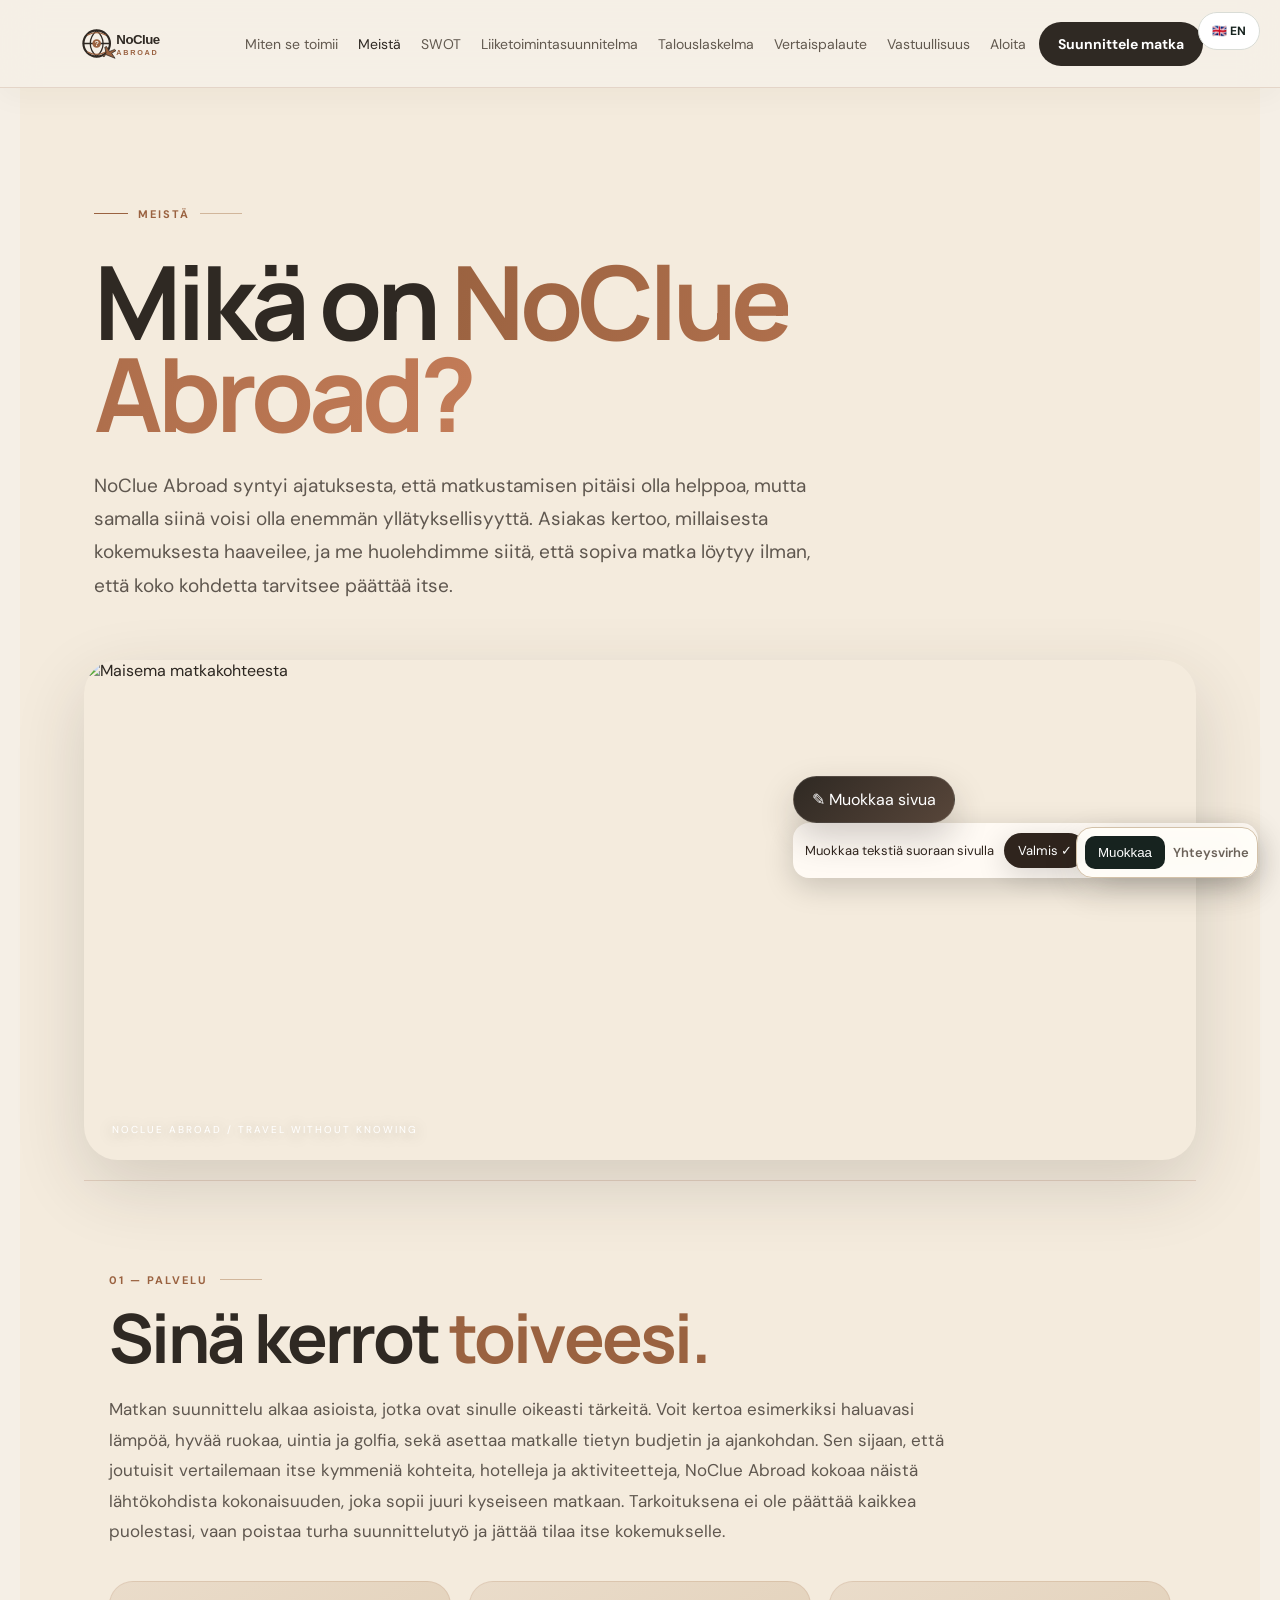
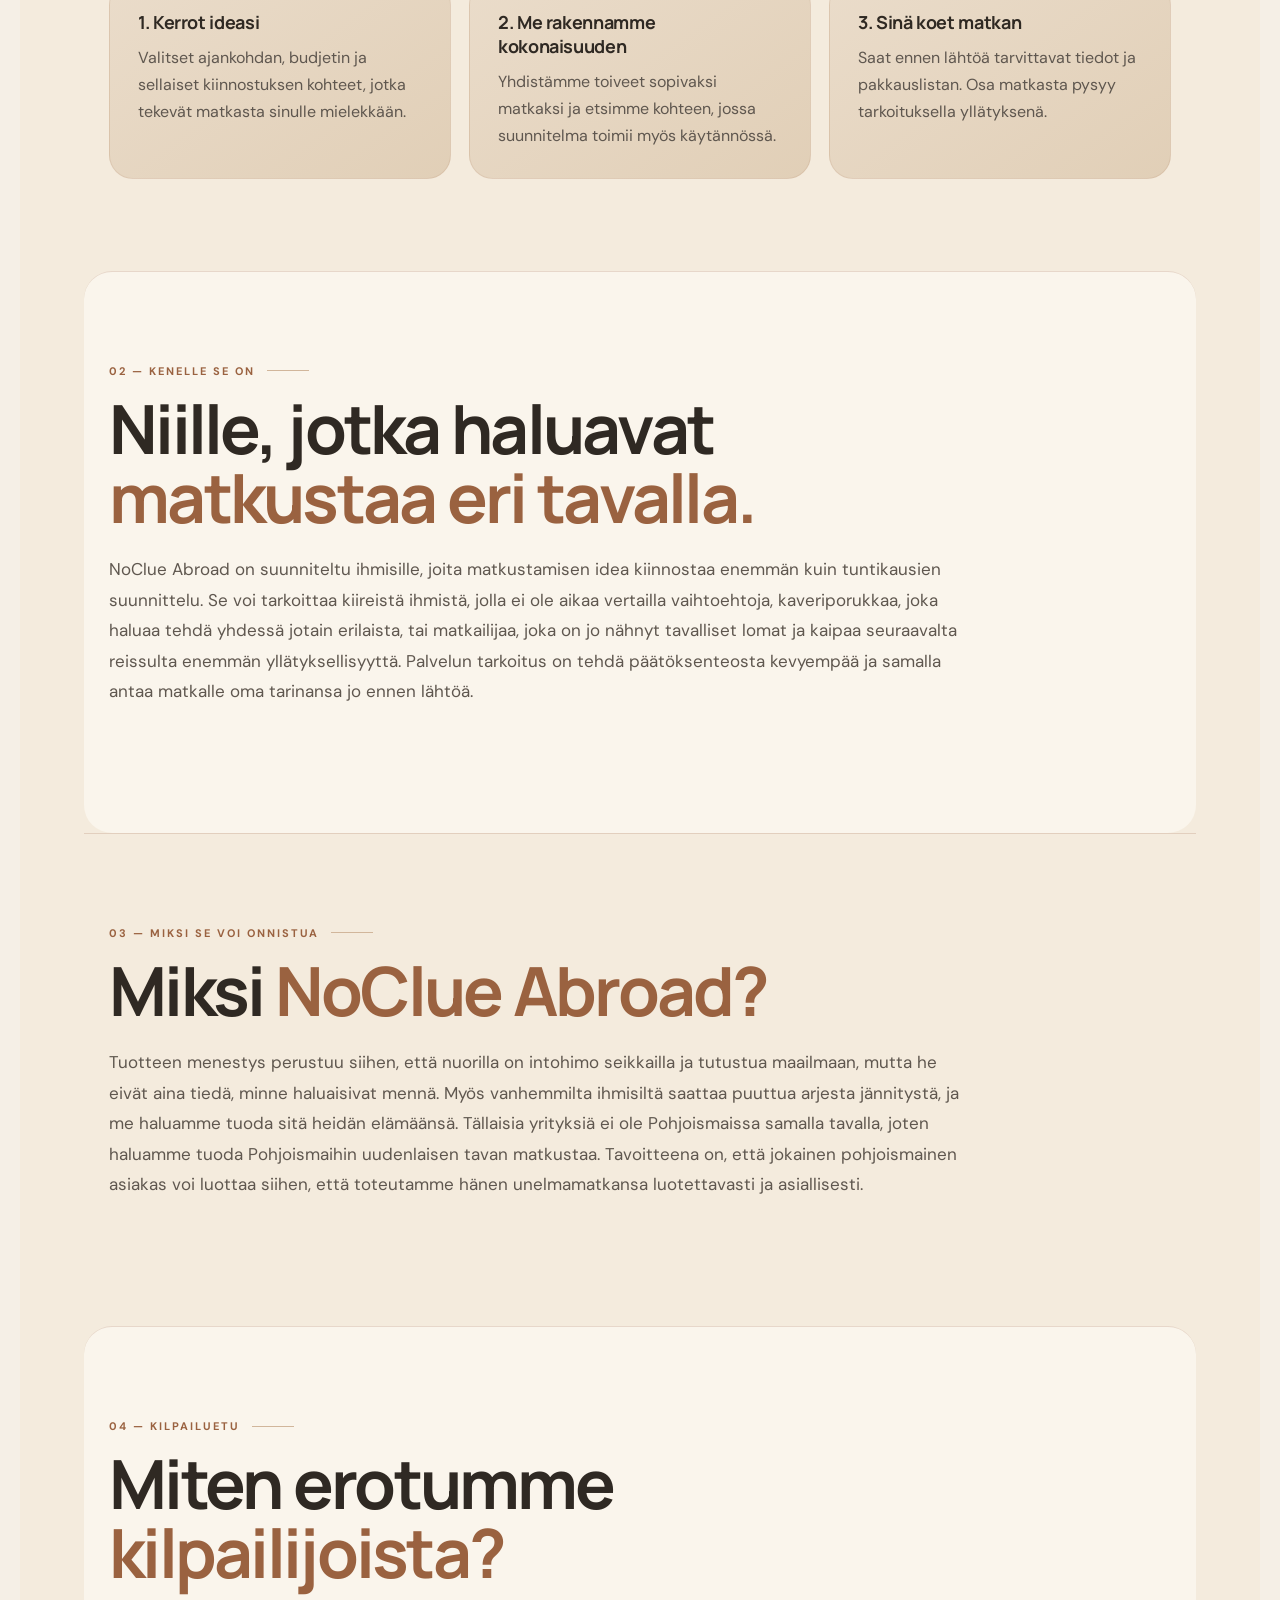
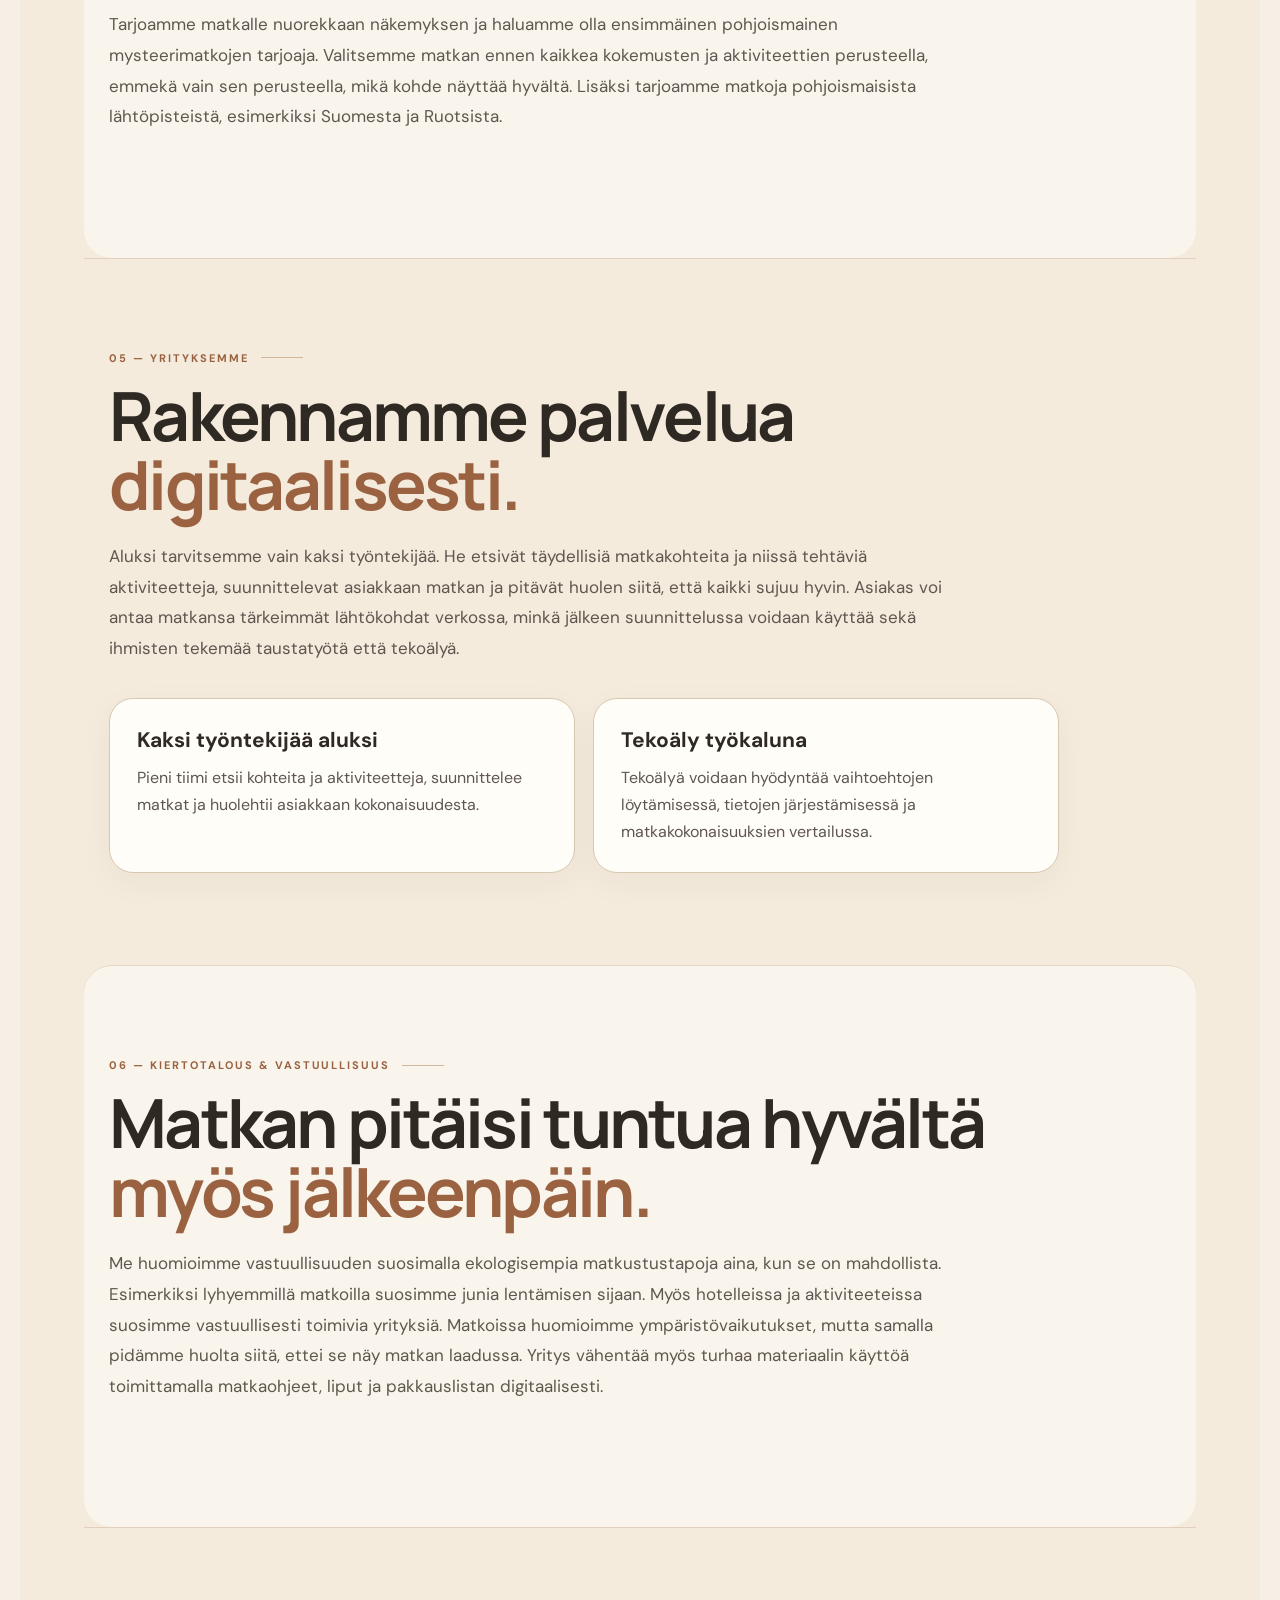
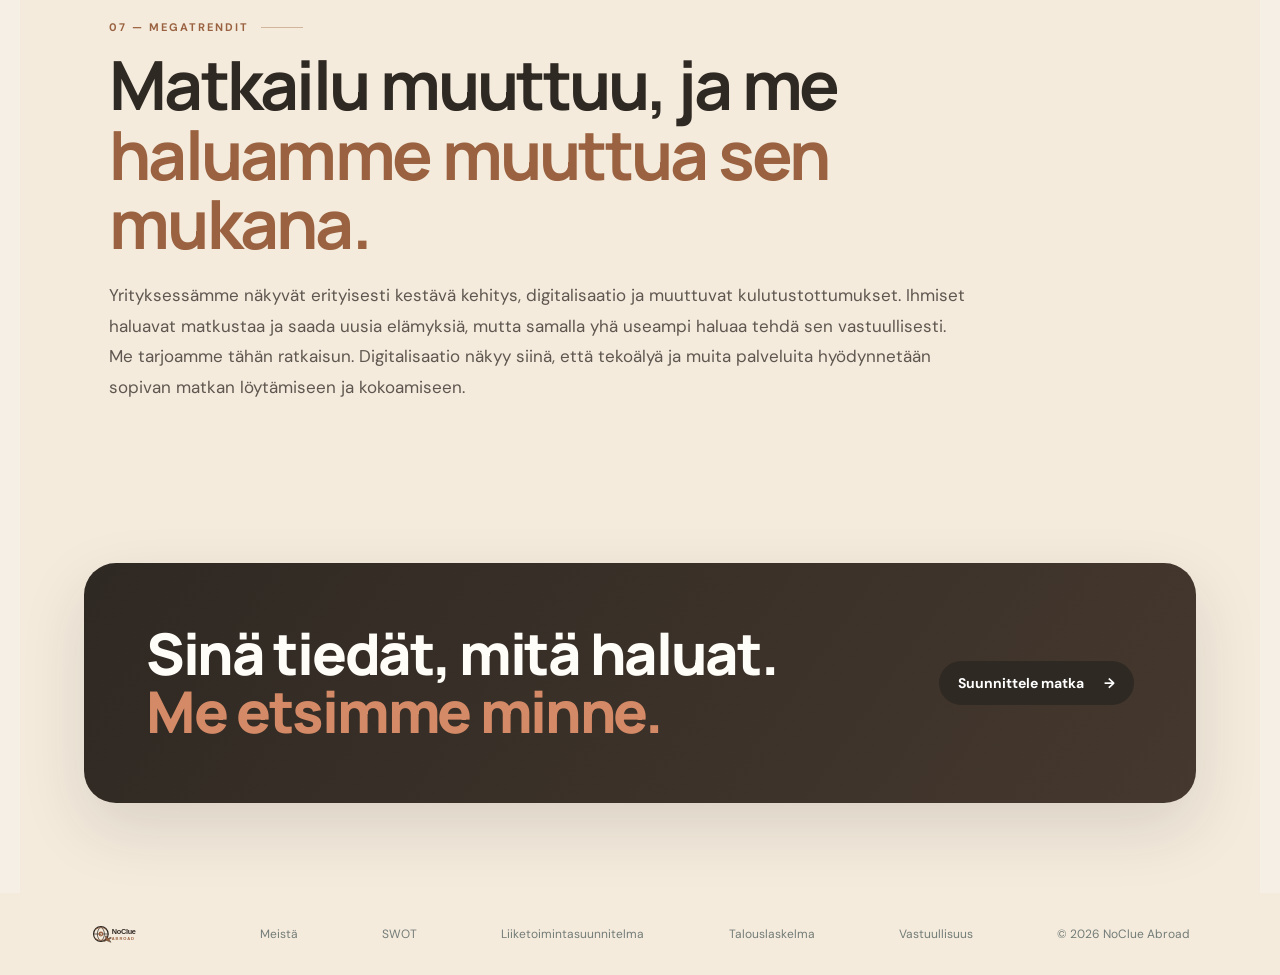
==== about.html @ e2f4d60e "Link Finnish site to separate English version" ====
<!doctype html>
<html lang="fi">
<head>
  <meta charset="UTF-8" />
  <meta name="viewport" content="width=device-width, initial-scale=1.0" />
  <meta name="description" content="NoClue Abroad — tietoa palvelusta, yrityksestä ja sen toimintatavasta." />
  <title>Meistä — NoClue Abroad</title>
  <link rel="preconnect" href="https://fonts.googleapis.com">
  <link rel="preconnect" href="https://fonts.gstatic.com" crossorigin>
  <link href="https://fonts.googleapis.com/css2?family=DM+Sans:wght@400;500;600;700&family=Manrope:wght@700;800&display=swap" rel="stylesheet">
  <link rel="stylesheet" href="styles.css?v=20260930" />
  <style>
    .about-page{max-width:1180px;margin:0 auto;padding:70px 6% 90px}
    .about-header{max-width:820px;padding:30px 0 80px}.about-header h1{font-size:clamp(48px,7vw,86px);line-height:.98;letter-spacing:-.05em;margin:14px 0 24px}.about-header h1 em{color:#9A6240;font-style:normal}.about-header p{max-width:700px;font-size:19px;line-height:1.75;color:#5F574F;margin:0}
    .about-block{padding:75px 0;border-top:1px solid #D3C1A8}.about-kicker{font-size:11px;letter-spacing:.18em;font-weight:700;color:#9A6240;margin-bottom:16px}.about-block h2{font-size:clamp(34px,5vw,60px);line-height:1.02;letter-spacing:-.04em;margin:0 0 22px;max-width:850px}.about-block h2 span{color:#9A6240}.about-block>p{max-width:820px;color:#5F574F;line-height:1.8;font-size:17px;margin:0 0 34px}
    .about-list{display:grid;grid-template-columns:repeat(2,1fr);gap:16px;max-width:950px}.about-item{background:#FFFDF8;border:1px solid #D9C8B1;border-radius:20px;padding:27px}.about-item h3{font-size:21px;margin:0 0 10px}.about-item p{color:#5F574F;line-height:1.7;margin:0}.about-simple-grid{display:grid;grid-template-columns:repeat(3,1fr);gap:16px}.about-simple-card{background:#E8D9C5;border-radius:20px;padding:28px}.about-simple-card strong{display:block;font-size:18px;margin-bottom:10px}.about-simple-card p{margin:0;color:#5F574F;line-height:1.7}
    .about-cta{margin-top:35px;background:#2F2923;color:#FFFDF8;border-radius:28px;padding:55px;display:flex;align-items:center;justify-content:space-between;gap:30px}.about-cta h2{margin:0;font-size:clamp(30px,4vw,48px);letter-spacing:-.04em}.about-cta h2 em{color:#9A6240;font-style:normal}
    @media(max-width:800px){.about-page{padding-top:35px}.about-header{padding-bottom:55px}.about-block{padding:55px 0}.about-list,.about-simple-grid{grid-template-columns:1fr}.about-cta{padding:35px;display:block}.about-cta .primary-button{margin-top:25px}}
    .travel-visual{margin:0 0 55px;border-radius:30px;overflow:hidden;height:390px;box-shadow:0 18px 45px rgba(47,41,35,.10)}
    .travel-visual img{width:100%;height:100%;object-fit:cover;display:block}
    @media(max-width:800px){.travel-visual{height:250px}}
  </style>
<style>
/* NoClue visual polish */
body{background:#f5efe6}
.nav{background:rgba(245,239,230,.88);border-bottom:1px solid rgba(154,98,64,.18);box-shadow:0 8px 30px rgba(47,41,35,.04)}
.nav nav a{transition:color .2s,transform .2s}.nav nav a:hover{transform:translateY(-1px)}
.about-page{max-width:1240px;padding:55px 5vw 90px}
.about-header{max-width:920px;padding:55px 10px 58px}
.about-header .about-kicker{display:inline-flex;align-items:center;gap:10px}
.about-header .about-kicker:before{content:"";width:34px;height:1px;background:#9a6240}
.about-header h1{font-size:clamp(58px,8vw,108px);max-width:1000px;line-height:.9;margin:18px 0 30px}
.about-header h1 em{background:linear-gradient(110deg,#9a6240,#c47c58);-webkit-background-clip:text;background-clip:text;color:transparent}
.about-header p{font-size:19px;max-width:720px}
.travel-visual{height:500px;margin:0 0 20px;border-radius:34px;position:relative;box-shadow:0 25px 70px rgba(47,41,35,.16)}
.travel-visual:after{content:"NOCLUE ABROAD  /  TRAVEL WITHOUT KNOWING";position:absolute;left:28px;bottom:24px;color:#fff;font-size:10px;letter-spacing:.2em;text-shadow:0 2px 15px rgba(0,0,0,.45)}
.travel-visual img{filter:saturate(.88) contrast(1.03);transition:transform 1s ease}
.travel-visual:hover img{transform:scale(1.025)}
.about-block{padding:92px 25px;border-top:1px solid rgba(154,98,64,.2)}
.about-block:nth-of-type(even){background:rgba(255,253,248,.55);border-radius:28px}
.about-kicker{display:flex;align-items:center;gap:12px}
.about-kicker:after{content:"";height:1px;width:42px;background:#d1b69b}
.about-block h2{font-size:clamp(40px,5.3vw,72px);max-width:900px}
.about-block>p{font-size:17px;max-width:860px}
.about-simple-grid{gap:18px}
.about-simple-card{background:linear-gradient(145deg,#eadcca,#e1cfb7);border:1px solid rgba(154,98,64,.12);border-radius:24px;min-height:190px;transition:transform .25s,box-shadow .25s}
.about-simple-card:hover{transform:translateY(-5px);box-shadow:0 18px 45px rgba(47,41,35,.09)}
.about-simple-card strong{font-family:Manrope;letter-spacing:-.02em}
.about-list{gap:18px}
.about-item{border-radius:24px;background:#fffdf8;box-shadow:0 10px 35px rgba(47,41,35,.045);transition:transform .25s,box-shadow .25s}
.about-item:hover{transform:translateY(-4px);box-shadow:0 18px 45px rgba(47,41,35,.09)}
.about-cta{margin:35px 0 0;border-radius:32px;padding:62px;box-shadow:0 25px 65px rgba(47,41,35,.13);background:linear-gradient(125deg,#2f2923,#45382e)}
.about-cta h2{font-size:clamp(34px,4.5vw,58px)}
.about-cta h2 em{color:#d48a66}
.page-editor{right:24px;bottom:24px}
#editPageBtn{background:linear-gradient(135deg,#2f2923,#58463a);border:1px solid rgba(255,255,255,.1);box-shadow:0 15px 35px rgba(47,41,35,.22)}
@media(max-width:800px){
 .about-page{padding:25px 5vw 60px}.about-header{padding:35px 0 45px}.about-header h1{font-size:clamp(48px,14vw,76px)}
 .travel-visual{height:310px;border-radius:24px}.about-block{padding:65px 8px}.about-block:nth-of-type(even){border-radius:20px}
 .about-cta{padding:38px 28px;border-radius:24px}
}
</style></head>
<body>
<header class="nav">
  <a class="brand" href="index.html" aria-label="NoClue Abroad etusivu"><img class="logo" src="logo.svg" alt="NoClue Abroad"></a>
  <nav><a href="index.html#how">Miten se toimii</a><a class="active" href="about.html">Meistä</a><a href="swot.html">SWOT</a><a href="business-plan.html">Liiketoimintasuunnitelma</a><a href="financial-plan.html">Talouslaskelma</a><a href="feedback.html">Vertaispalaute</a><a href="responsibility.html">Vastuullisuus</a><a href="index.html#trip">Aloita</a></nav><a class="nav-button" href="index.html#trip">Suunnittele matka</a>
<a class="nca-language-button" href="english.html" aria-label="English" title="English" style="position:fixed!important;top:12px!important;right:20px!important;z-index:2147483647!important;display:inline-flex!important;align-items:center;justify-content:center;border:1px solid #d9dcd6;background:#fff;color:#17231f;border-radius:999px;padding:10px 13px;font:700 12px 'DM Sans',sans-serif;cursor:pointer;white-space:nowrap;text-decoration:none;pointer-events:auto!important;">🇬🇧 EN</a></header>

<main class="about-page">
  <section class="about-header">
    <div class="about-kicker">MEISTÄ</div>
    <h1>Mikä on <em>NoClue Abroad?</em></h1>
    <p>NoClue Abroad syntyi ajatuksesta, että matkustamisen pitäisi olla helppoa, mutta samalla siinä voisi olla enemmän yllätyksellisyyttä. Asiakas kertoo, millaisesta kokemuksesta haaveilee, ja me huolehdimme siitä, että sopiva matka löytyy ilman, että koko kohdetta tarvitsee päättää itse.</p>
  </section>

  <section class="travel-visual"><img src="https://images.unsplash.com/photo-1500534623283-312aade485b7?auto=format&fit=crop&w=1800&q=85" alt="Maisema matkakohteesta"></section>
  <section class="about-block"><div class="about-kicker">01 — PALVELU</div><h2>Sinä kerrot <span>toiveesi.</span></h2><p>Matkan suunnittelu alkaa asioista, jotka ovat sinulle oikeasti tärkeitä. Voit kertoa esimerkiksi haluavasi lämpöä, hyvää ruokaa, uintia ja golfia, sekä asettaa matkalle tietyn budjetin ja ajankohdan. Sen sijaan, että joutuisit vertailemaan itse kymmeniä kohteita, hotelleja ja aktiviteetteja, NoClue Abroad kokoaa näistä lähtökohdista kokonaisuuden, joka sopii juuri kyseiseen matkaan. Tarkoituksena ei ole päättää kaikkea puolestasi, vaan poistaa turha suunnittelutyö ja jättää tilaa itse kokemukselle.</p><div class="about-simple-grid"><article class="about-simple-card"><strong>1. Kerrot ideasi</strong><p>Valitset ajankohdan, budjetin ja sellaiset kiinnostuksen kohteet, jotka tekevät matkasta sinulle mielekkään.</p></article><article class="about-simple-card"><strong>2. Me rakennamme kokonaisuuden</strong><p>Yhdistämme toiveet sopivaksi matkaksi ja etsimme kohteen, jossa suunnitelma toimii myös käytännössä.</p></article><article class="about-simple-card"><strong>3. Sinä koet matkan</strong><p>Saat ennen lähtöä tarvittavat tiedot ja pakkauslistan. Osa matkasta pysyy tarkoituksella yllätyksenä.</p></article></div></section>

  <section class="about-block"><div class="about-kicker">02 — KENELLE SE ON</div><h2>Niille, jotka haluavat <span>matkustaa eri tavalla.</span></h2><p>NoClue Abroad on suunniteltu ihmisille, joita matkustamisen idea kiinnostaa enemmän kuin tuntikausien suunnittelu. Se voi tarkoittaa kiireistä ihmistä, jolla ei ole aikaa vertailla vaihtoehtoja, kaveriporukkaa, joka haluaa tehdä yhdessä jotain erilaista, tai matkailijaa, joka on jo nähnyt tavalliset lomat ja kaipaa seuraavalta reissulta enemmän yllätyksellisyyttä. Palvelun tarkoitus on tehdä päätöksenteosta kevyempää ja samalla antaa matkalle oma tarinansa jo ennen lähtöä.</p></section>

  <section class="about-block"><div class="about-kicker">03 — MIKSI SE VOI ONNISTUA</div><h2>Miksi <span>NoClue Abroad?</span></h2><p>Tuotteen menestys perustuu siihen, että nuorilla on intohimo seikkailla ja tutustua maailmaan, mutta he eivät aina tiedä, minne haluaisivat mennä. Myös vanhemmilta ihmisiltä saattaa puuttua arjesta jännitystä, ja me haluamme tuoda sitä heidän elämäänsä. Tällaisia yrityksiä ei ole Pohjoismaissa samalla tavalla, joten haluamme tuoda Pohjoismaihin uudenlaisen tavan matkustaa. Tavoitteena on, että jokainen pohjoismainen asiakas voi luottaa siihen, että toteutamme hänen unelmamatkansa luotettavasti ja asiallisesti.</p></section>

  <section class="about-block"><div class="about-kicker">04 — KILPAILUETU</div><h2>Miten erotumme <span>kilpailijoista?</span></h2><p>Tarjoamme matkalle nuorekkaan näkemyksen ja haluamme olla ensimmäinen pohjoismainen mysteerimatkojen tarjoaja. Valitsemme matkan ennen kaikkea kokemusten ja aktiviteettien perusteella, emmekä vain sen perusteella, mikä kohde näyttää hyvältä. Lisäksi tarjoamme matkoja pohjoismaisista lähtöpisteistä, esimerkiksi Suomesta ja Ruotsista.</p><div class="about-list"></div></section>

  <section class="about-block"><div class="about-kicker">05 — YRITYKSEMME</div><h2>Rakennamme palvelua <span>digitaalisesti.</span></h2><p>Aluksi tarvitsemme vain kaksi työntekijää. He etsivät täydellisiä matkakohteita ja niissä tehtäviä aktiviteetteja, suunnittelevat asiakkaan matkan ja pitävät huolen siitä, että kaikki sujuu hyvin. Asiakas voi antaa matkansa tärkeimmät lähtökohdat verkossa, minkä jälkeen suunnittelussa voidaan käyttää sekä ihmisten tekemää taustatyötä että tekoälyä.</p><div class="about-list"><article class="about-item"><h3>Kaksi työntekijää aluksi</h3><p>Pieni tiimi etsii kohteita ja aktiviteetteja, suunnittelee matkat ja huolehtii asiakkaan kokonaisuudesta.</p></article><article class="about-item"><h3>Tekoäly työkaluna</h3><p>Tekoälyä voidaan hyödyntää vaihtoehtojen löytämisessä, tietojen järjestämisessä ja matkakokonaisuuksien vertailussa.</p></article></div></section>

  <section class="about-block"><div class="about-kicker">06 — KIERTOTALOUS &amp; VASTUULLISUUS</div><h2>Matkan pitäisi tuntua hyvältä <span>myös jälkeenpäin.</span></h2><p>Me huomioimme vastuullisuuden suosimalla ekologisempia matkustustapoja aina, kun se on mahdollista. Esimerkiksi lyhyemmillä matkoilla suosimme junia lentämisen sijaan. Myös hotelleissa ja aktiviteeteissa suosimme vastuullisesti toimivia yrityksiä. Matkoissa huomioimme ympäristövaikutukset, mutta samalla pidämme huolta siitä, ettei se näy matkan laadussa. Yritys vähentää myös turhaa materiaalin käyttöä toimittamalla matkaohjeet, liput ja pakkauslistan digitaalisesti.</p></section>

  <section class="about-block"><div class="about-kicker">07 — MEGATRENDIT</div><h2>Matkailu muuttuu, ja me <span>haluamme muuttua sen mukana.</span></h2><p>Yrityksessämme näkyvät erityisesti kestävä kehitys, digitalisaatio ja muuttuvat kulutustottumukset. Ihmiset haluavat matkustaa ja saada uusia elämyksiä, mutta samalla yhä useampi haluaa tehdä sen vastuullisesti. Me tarjoamme tähän ratkaisun. Digitalisaatio näkyy siinä, että tekoälyä ja muita palveluita hyödynnetään sopivan matkan löytämiseen ja kokoamiseen.</p></section>

  <section class="about-cta"><div><h2>Sinä tiedät, mitä haluat.<br><em>Me etsimme minne.</em></h2></div><a class="primary-button" href="index.html#trip">Suunnittele matka <span>→</span></a></section>
</main>
<footer><a class="brand" href="index.html"><img class="logo footer-logo" src="logo.svg" alt="NoClue Abroad"></a><a href="about.html">Meistä</a><a href="swot.html">SWOT</a><a href="business-plan.html">Liiketoimintasuunnitelma</a><a href="financial-plan.html">Talouslaskelma</a><a href="responsibility.html">Vastuullisuus</a><span>© 2026 NoClue Abroad</span></footer>
<script src="script.js?v=10"></script>
<script src="language.js?v=20260930-3"></script><div id="pageEditor" class="page-editor" aria-label="Sivun tekstin muokkaus">
  <button id="editPageBtn" type="button">✎ Muokkaa sivua</button>
  <div id="editControls" class="edit-controls" hidden>
    <span>Muokkaa tekstiä suoraan sivulla</span>
    <button id="doneEditingBtn" type="button">Valmis ✓</button>
    <button id="resetEditingBtn" type="button" class="reset-edit">Palauta alkuperäinen</button>
  </div>
</div>
<style>
.page-editor{position:fixed;right:22px;bottom:22px;z-index:9999;font-family:inherit}
.page-editor button{border:0;border-radius:999px;padding:12px 18px;background:#2f241d;color:#fff;cursor:pointer;font:inherit;box-shadow:0 8px 30px rgba(0,0,0,.16)}
.edit-controls{display:flex;align-items:center;gap:10px;padding:10px 12px;border-radius:16px;background:#fffaf4;color:#2f241d;box-shadow:0 8px 30px rgba(0,0,0,.18);font-size:13px}
.edit-controls button{padding:9px 14px}
.edit-controls .reset-edit{background:#eee4da;color:#2f241d}
.about-block[data-editing="true"]{outline:2px dashed #a17b5b;outline-offset:8px;border-radius:8px}
.about-block[data-editing="true"] h2,
.about-block[data-editing="true"] p,
.about-block[data-editing="true"] h3,
.about-block[data-editing="true"] strong{cursor:text}
.about-block[data-editing="true"] [contenteditable="true"]:focus{outline:0;background:rgba(255,255,255,.55);border-radius:5px}
@media(max-width:700px){.page-editor{right:12px;bottom:12px}.edit-controls{flex-wrap:wrap;max-width:calc(100vw - 24px)}}
</style>
<script>
(function(){
  const KEY="noclue-about-page-edits-v1";
  const editor=document.getElementById("pageEditor");
  const editBtn=document.getElementById("editPageBtn");
  const controls=document.getElementById("editControls");
  const doneBtn=document.getElementById("doneEditingBtn");
  const resetBtn=document.getElementById("resetEditingBtn");
  const blocks=[...document.querySelectorAll(".about-block")];
  const cta=document.querySelector(".about-cta");

  function editableElements(){
    return blocks.flatMap(block=>[...block.querySelectorAll("h2,p,h3,strong")]);
  }

  function loadSaved(){
    try{
      const saved=JSON.parse(localStorage.getItem(KEY)||"null");
      if(!saved)return;
      blocks.forEach((block,i)=>{if(saved.blocks&&saved.blocks[i]!==undefined)block.innerHTML=saved.blocks[i];});
      if(cta&&saved.cta!==undefined)cta.querySelector("h2").innerHTML=saved.cta;
    }catch(e){}
  }

  function startEditing(){
    controls.hidden=false;
    editBtn.hidden=true;
    blocks.forEach(block=>block.dataset.editing="true");
    editableElements().forEach(el=>el.contentEditable="true");
    if(cta){cta.dataset.editing="true"; const h=cta.querySelector("h2"); if(h)h.contentEditable="true";}
  }

  function finishEditing(){
    const saved={blocks:blocks.map(block=>block.innerHTML),cta:cta?cta.querySelector("h2").innerHTML:""};
    try{localStorage.setItem(KEY,JSON.stringify(saved));}catch(e){}
    editableElements().forEach(el=>el.contentEditable="false");
    blocks.forEach(block=>delete block.dataset.editing);
    if(cta){delete cta.dataset.editing; const h=cta.querySelector("h2"); if(h)h.contentEditable="false";}
    controls.hidden=true;
    editBtn.hidden=false;
  }

  function resetEditing(){
    if(!confirm("Palautetaanko Meistä-sivun alkuperäiset tekstit?"))return;
    try{localStorage.removeItem(KEY);}catch(e){}
    location.reload();
  }

  editBtn.addEventListener("click",startEditing);
  doneBtn.addEventListener("click",finishEditing);
  resetBtn.addEventListener("click",resetEditing);
  loadSaved();
})();
</script></body>
</html>
---- styles.css ----
*{box-sizing:border-box}html{scroll-behavior:smooth}body{margin:0;background:#F4EBDD;color:#2F2923;font-family:'DM Sans',sans-serif}a{text-decoration:none;color:inherit}.nav{height:88px;z-index:1000;padding:0 6vw;display:flex;align-items:center;justify-content:space-between;gap:14px;background:#F4EBDDee;backdrop-filter:blur(18px);position:sticky;top:0;z-index:10;border-bottom:1px solid #D8C7AF}.brand{display:flex;align-items:center}.logo{display:block;width:155px;height:auto;max-height:64px;object-fit:contain}.footer-logo{width:86px;max-height:55px}.nav nav{display:flex;gap:20px;font-size:14px;color:#62594F;flex:1;justify-content:center;white-space:nowrap;min-width:0;overflow:hidden}.nav nav a{position:relative}.nav nav a:hover,.nav nav a.active{color:#2F2923}.nav nav a.active:after{content:'';position:absolute;left:0;right:0;bottom:-10px;height:2px;background:#9A6240}.nav-button,.primary-button{background:#2F2923;color:white;padding:13px 19px;border-radius:100px;font-size:14px;font-weight:700;display:inline-flex;gap:20px;align-items:center;transition:.2s}.nav-button:hover,.primary-button:hover{transform:translateY(-2px);background:#463B32}.eyebrow,.section-kicker{font-size:11px;letter-spacing:.18em;text-transform:uppercase;font-weight:700;color:#756B60}.eyebrow>span{display:inline-block;width:7px;height:7px;border-radius:50%;background:#9A6240;margin-right:8px}.hero h1,.section h2,.trip-section h2,.final-cta h2,.about-section h2,.competition-section h2,.about-page h1,.about-page h2{font-family:Manrope,sans-serif;letter-spacing:-.055em;line-height:1.02}.hero{min-height:680px;padding:70px 7vw 55px;display:grid;grid-template-columns:1fr 1fr;align-items:center;gap:4vw;overflow:hidden}.hero h1{font-size:clamp(48px,5.4vw,80px);margin:22px 0}.hero h1 em,.section h2 span,.trip-section h2 span,.about-section h2 span,.competition-section h2 span,.about-page h1 span,.about-page h2 span{font-style:normal;color:#8F5938}.hero-text{max-width:520px;font-size:18px;line-height:1.65;color:#62594F}.hero-actions{display:flex;align-items:center;gap:28px;margin-top:30px}.text-button{font-weight:600;font-size:14px;border-bottom:1px solid #aab0ac;padding-bottom:3px}.trust-row{display:flex;gap:28px;margin-top:65px;color:#756B60;font-size:11px}.trust-row div{display:flex;align-items:center;gap:8px}.trust-row strong{color:#8F5938;font-size:17px}.hero-visual{height:560px;position:relative;border-radius:35% 35% 42% 42%;background:linear-gradient(145deg,#d9e5dc,#b7a58f);overflow:hidden;box-shadow:inset 0 0 100px #6e5c4baa}.sun{position:absolute;width:180px;height:180px;border-radius:50%;background:#dcc19b;top:70px;right:90px;box-shadow:0 0 80px #dcc19b}.plane{position:absolute;font-size:35px;transform:rotate(15deg);top:135px;left:105px;color:white}.route{position:absolute;width:300px;height:140px;border:2px dashed #FFFDF88;border-left:0;border-bottom:0;border-radius:50%;transform:rotate(-12deg)}.route-one{top:150px;left:100px}.route-two{top:280px;left:150px;transform:rotate(30deg)}.destination-card{position:absolute;background:#F4EBDD;border-radius:18px;padding:16px 20px;box-shadow:0 15px 45px #2F292322;display:grid}.top-card{top:180px;left:45px}.mystery-card{right:45px;bottom:120px;min-width:180px}.destination-card .mini-label{font-size:9px;letter-spacing:.16em;color:#8a938e}.destination-card strong{font-family:Manrope;font-size:25px}.destination-card span:last-child{font-size:11px;color:#7b847f}.question{font-family:Manrope;font-size:46px;line-height:1;color:#8F5938}.stamp{position:absolute;right:42px;top:55px;color:white;border:1px solid #FFFDF8fff88;border-radius:50%;width:88px;height:88px;display:grid;place-items:center;text-align:center;font-size:10px;letter-spacing:.16em;line-height:1.3;transform:rotate(12deg)}.section{padding:110px 7vw}.intro{text-align:center}.intro>p{max-width:650px;margin:25px auto 60px;color:#5F574F;line-height:1.7}.section h2,.trip-section h2{font-size:clamp(40px,5vw,65px);margin:18px 0}.steps{display:grid;grid-template-columns:repeat(3,1fr);gap:18px;text-align:left}.step-card{padding:32px;background:white;border:1px solid #e4dbce;border-radius:24px;min-height:260px}.step-card.featured{background:#2F2923;color:white}.number{font-size:11px;letter-spacing:.15em;color:#a69a8b}.featured .number{color:#c4b8aa}.icon{font-size:25px;margin:30px 0 15px;color:#8F5938}.step-card h3{font-family:Manrope;font-size:20px;margin:0 0 10px}.step-card p{color:#69736e;line-height:1.55;font-size:14px}.featured p{color:#c7bcae}.split-section{display:grid;grid-template-columns:1fr 1fr;min-height:650px;background:#E2D0B8}.split-image{background:linear-gradient(145deg,#aa967f,#594d40);position:relative;min-height:500px;overflow:hidden}.split-image:before,.split-image:after{content:'';position:absolute;border:1px solid #FFFDF8fff44;border-radius:50%;width:600px;height:600px;left:-180px;top:60px}.split-image:after{width:380px;height:380px;left:auto;right:-120px;top:150px}.image-overlay{position:absolute;left:10%;bottom:12%;color:white}.image-overlay span{font-size:11px;letter-spacing:.2em}.image-overlay strong{display:block;font-family:Manrope;font-size:65px;letter-spacing:-.06em}.image-overlay small{font-style:italic;font-size:15px}.split-copy{padding:100px 10vw 80px}.split-copy h2{font-family:Manrope;font-size:43px;line-height:1.08;letter-spacing:-.05em;margin:20px 0}.split-copy>p{line-height:1.7;color:#5F574F;max-width:500px}.split-copy ul{list-style:none;padding:0;margin-top:38px}.split-copy li{display:flex;gap:15px;margin:24px 0}.split-copy li>span{width:27px;height:27px;border-radius:50%;background:#e3d5c6;display:grid;place-items:center;color:#436054;font-weight:700}.split-copy li b{display:block}.split-copy li small{display:block;color:#727a75;line-height:1.5;margin-top:5px}.competition-section{padding:110px 7vw;background:#E2D0B8;text-align:center}.competition-section h2{font-size:clamp(42px,5vw,65px);margin:18px auto 25px}.competition-section>p{max-width:760px;margin:0 auto 50px;color:#5F574F;line-height:1.7}.competitor-row{max-width:1050px;margin:auto;display:grid;grid-template-columns:repeat(4,1fr);gap:12px;text-align:left}.competitor-row>div{background:white;border:1px solid #ded4c6;border-radius:20px;padding:24px;min-height:135px}.competitor-row small{display:block;font-size:9px;letter-spacing:.16em;color:#8b938e;margin-bottom:20px}.competitor-row strong{display:block;font-family:Manrope;font-size:18px}.competitor-row span{display:block;color:#7b847f;font-size:11px;margin-top:7px}.competitor-row .our-edge{background:#2F2923;color:white;border-color:#2F2923}.competitor-row .our-edge small,.competitor-row .our-edge span{color:#c7bcae}.trip-section{padding:110px 7vw;background:#F4EBDD;text-align:center}.trip-section>p{color:#69736e}.trip-form{max-width:900px;margin:45px auto 0;background:white;border:1px solid #D8C7AF;border-radius:28px;padding:35px;text-align:left;box-shadow:0 20px 60px #2F29230c}.form-grid{display:grid;grid-template-columns:1fr 1fr;gap:18px}.trip-form label{font-size:12px;font-weight:700;color:#59635e}.trip-form select,.trip-form input[type=text],.trip-form input[type=email]{display:block;width:100%;margin-top:8px;padding:14px 15px;border:1px solid #ded4c6;border-radius:12px;background:#fbf6ed;font:inherit;color:#2F2923}.interest-label{margin:28px 0 12px;font-size:12px;font-weight:700}.interest-label span{font-weight:400;color:#8a928e;margin-left:5px}.chips{display:flex;flex-wrap:wrap;gap:10px}.chips input{display:none}.chips span{display:block;border:1px solid #ded4c6;border-radius:100px;padding:10px 14px;font-size:13px;cursor:pointer}.chips input:checked+span{background:#2F2923;color:white;border-color:#2F2923}.form-button{border:0;margin-top:28px;cursor:pointer}.result{display:none;max-width:900px;margin:18px auto 0;padding:18px 22px;background:#E8D9C5;border-radius:16px;color:#55483b;font-size:14px}.final-cta{padding:75px 7vw;background:#2F2923;color:white;display:flex;align-items:center;justify-content:space-between;gap:30px}.final-cta .eyebrow{color:#c4b8aa}.final-cta h2{font-size:55px;margin:14px 0 0}.final-cta em{color:#d78360;font-style:normal}.light-button{background:white;color:#2F2923;border-radius:100px;padding:15px 21px;font-weight:700;font-size:14px}.light-button:hover{transform:translateY(-2px)}
/* Premium About page */
.about-body{background:#F4EBDD}.about-page{padding:0;background:#F4EBDD}.about-hero{min-height:720px;padding:95px 7vw 100px;display:grid;grid-template-columns:1.1fr .9fr;gap:50px;align-items:center;overflow:hidden;background:radial-gradient(circle at 80% 45%,#e8ddcf 0,#F4EBDD 43%)}.about-hero-copy{max-width:780px}.about-hero h1{font-size:clamp(50px,6.7vw,92px);margin:24px 0 28px;letter-spacing:-.065em}.about-hero h1 em{font-style:normal;color:#c36b49}.about-hero-copy>p{font-size:20px;line-height:1.65;color:#5e6862;max-width:600px}.about-orbit{height:500px;position:relative;display:grid;place-items:center}.orbit-ring{position:absolute;border:1px solid #b6c9bd;border-radius:50%}.ring-1{width:400px;height:400px}.ring-2{width:285px;height:285px;border-style:dashed}.orbit-center{width:190px;height:190px;border-radius:50%;background:#2F2923;color:white;display:flex;flex-direction:column;align-items:center;justify-content:center;box-shadow:0 35px 80px #2F292335;transform:rotate(-5deg)}.orbit-center img{width:125px;filter:brightness(0) invert(1);margin-bottom:4px}.orbit-center strong{font:800 46px Manrope;color:#dc7b56;line-height:.9}.orbit-center span{font-size:8px;letter-spacing:.2em;text-align:center;color:#c4b8aa;margin-top:8px}.orbit-dot{position:absolute;width:48px;height:48px;border-radius:50%;display:grid;place-items:center;background:#FFFDF8;border:1px solid #dce1da;box-shadow:0 12px 30px #2F292315;color:#c36b49;font-weight:700}.dot-1{top:58px;right:65px}.dot-2{bottom:65px;left:55px}.about-story{padding:125px 7vw;background:#FFFDF8}.story-grid{max-width:1120px;margin:50px auto 0;display:grid;grid-template-columns:1fr 1fr;gap:90px}.story-grid h2{font-size:clamp(42px,4.8vw,68px);margin:0}.story-copy{padding-top:7px}.story-copy p{color:#59635e;line-height:1.8;font-size:16px}.story-copy .lead{font-size:21px;color:#26362f;line-height:1.65}.about-process{padding:120px 7vw;background:#e7e9e2}.principles{max-width:1120px;margin:50px auto 0;display:grid;grid-template-columns:repeat(3,1fr);gap:16px}.principles article{background:#f8f7f2;border:1px solid #ded4c6;border-radius:28px;padding:30px;min-height:330px;transition:.25s}.principles article:hover{transform:translateY(-6px);box-shadow:0 20px 50px #2F292312}.principles article>span{font-size:10px;letter-spacing:.16em;color:#89928d}.principle-icon{font-size:40px;color:#c36b49;margin:42px 0 22px}.principles h3{font:800 25px Manrope;letter-spacing:-.04em;margin:0 0 12px}.principles p{font-size:14px;line-height:1.65;color:#68726c}.principles .dark-card{background:#2F2923;color:#FFFDF8;border-color:#2F2923}.dark-card>span,.dark-card p{color:#c7bcae}.about-audience{padding:125px 7vw;display:grid;grid-template-columns:1fr 1fr;gap:100px;align-items:center;background:#F4EBDD}.audience-copy h2{font:800 clamp(42px,4.5vw,64px) Manrope;letter-spacing:-.055em;line-height:1.03;margin:22px 0}.audience-copy p{max-width:540px;line-height:1.75;color:#66706a}.audience-list{border-top:1px solid #d6d8d1}.audience-list>div{padding:25px 0;border-bottom:1px solid #d6d8d1;display:grid;grid-template-columns:1fr 1.2fr;gap:20px}.audience-list b{font:800 17px Manrope}.audience-list span{font-size:13px;line-height:1.55;color:#68726d}.about-vision{padding:115px 7vw;background:#2F2923;color:white;display:grid;grid-template-columns:1.3fr .7fr;gap:50px;align-items:end}.about-vision h2{font-size:clamp(48px,6vw,82px);margin:22px 0}.about-vision h2 em{font-style:normal;color:#dc7b56}.about-vision p{max-width:650px;color:#c7bcae;line-height:1.75}.vision-number{justify-self:end;font:800 100px Manrope;letter-spacing:-.08em;color:#33473f}.vision-number span{color:#dc7b56;font-size:45px}.about-cta{padding:85px 7vw;background:#9A6240;color:white;display:flex;align-items:center;justify-content:space-between;gap:40px}.about-cta>div>span{font-size:10px;letter-spacing:.2em;font-weight:700}.about-cta h2{font:800 clamp(40px,5vw,68px) Manrope;line-height:1;letter-spacing:-.055em;margin:14px 0 0}.about-cta em{font-style:normal;color:#2F2923}.about-cta .light-button{white-space:nowrap}.back-home{display:none}footer{padding:30px 7vw;display:flex;justify-content:space-between;align-items:center;font-size:12px;color:#737c77;background:#F4EBDD}footer .brand{color:#2F2923;font-size:15px}
@media(max-width:800px){.nav nav{display:flex;overflow-x:auto;gap:18px;white-space:nowrap;max-width:58vw;padding-bottom:2px}.nav nav a{font-size:12px}.nav-button{display:none}.logo{width:145px}.hero,.split-section,.about-hero,.story-grid,.about-audience,.about-vision{grid-template-columns:1fr}.hero{padding-top:45px}.hero-visual{height:470px}.steps,.principles{grid-template-columns:1fr}.split-copy{padding:70px 7vw}.form-grid,.contact-grid{grid-template-columns:1fr}.competitor-row{grid-template-columns:1fr 1fr}.final-cta,.about-cta{display:block}.final-cta .light-button,.about-cta .light-button{display:inline-block;margin-top:25px}.trust-row{gap:12px;flex-wrap:wrap}.hero h1{font-size:48px}.split-image{min-height:400px}.about-hero{padding-top:65px}.about-hero h1{font-size:50px}.about-orbit{height:390px}.ring-1{width:310px;height:310px}.ring-2{width:220px;height:220px}.orbit-center{width:150px;height:150px}.orbit-center img{width:105px}.about-story,.about-process,.about-audience{padding:85px 7vw}.story-grid{gap:35px;margin-top:35px}.principles{margin-top:35px}.audience-list>div{grid-template-columns:1fr}.about-vision{padding:85px 7vw}.vision-number{justify-self:start;font-size:70px}.about-cta{padding:70px 7vw}footer{flex-wrap:wrap;gap:15px}}
/* Destination collection */
.destinations-section{padding:110px 7vw;background:#E7E9E2;text-align:center}.destinations-section>p{max-width:760px;margin:0 auto 48px;color:#5F574F;line-height:1.7}.destinations-section h2{font-size:clamp(40px,5vw,65px);margin:18px 0 25px;font-family:Manrope,sans-serif;letter-spacing:-.055em;line-height:1.02}.destinations-section h2 span{font-style:normal;color:#8F5938}.destination-groups{max-width:1100px;margin:0 auto;display:grid;grid-template-columns:repeat(3,1fr);gap:14px;text-align:left}.destination-group{background:#F8F7F2;border:1px solid #d9dcd6;border-radius:20px;padding:22px;min-height:125px;transition:.25s}.destination-group:hover{transform:translateY(-4px);box-shadow:0 16px 35px #2F292312}.destination-region{font:800 17px Manrope;letter-spacing:-.02em;margin-bottom:12px}.destination-list{font-size:13px;line-height:1.65;color:#68726c}.reveal{opacity:0;transform:translateY(18px);transition:opacity .55s ease,transform .55s ease}.reveal.visible{opacity:1;transform:none}@media(max-width:800px){.destination-groups{grid-template-columns:1fr}.destinations-section{padding:85px 7vw}}
/* Featured top 10 destinations */
.featured-destinations{padding:110px 7vw;background:#F4EBDD;text-align:center}.featured-destinations>p{max-width:720px;margin:0 auto 45px;color:#5F574F;line-height:1.7}.featured-destinations h2{font:800 clamp(40px,5vw,65px) Manrope;letter-spacing:-.055em;line-height:1.02;margin:18px 0 25px}.featured-destinations h2 span{color:#8F5938}.featured-grid{max-width:1180px;margin:auto;display:grid;grid-template-columns:repeat(5,1fr);gap:16px;text-align:left}.featured-card{padding:0;border:1px solid #ded4c6;background:#fff;border-radius:22px;overflow:hidden;cursor:pointer;text-align:left;transition:.25s;box-shadow:0 8px 25px #2F29230b}.featured-card:hover{transform:translateY(-5px);box-shadow:0 18px 40px #2F292318}.featured-card[aria-pressed="true"]{border:2px solid #2F2923;transform:translateY(-4px)}.featured-image{height:155px;background-size:cover;background-position:center;position:relative;background-color:#d8d3ca}.featured-image:after{content:'';position:absolute;inset:0;background:linear-gradient(180deg,#00000028,transparent 55%,#00000045)}.featured-number{position:absolute;top:12px;left:12px;color:#fff;font-size:10px;letter-spacing:.14em;font-weight:700;z-index:1}.featured-check{position:absolute;right:12px;top:12px;width:30px;height:30px;border-radius:50%;background:#fff;color:#2F2923;display:grid;place-items:center;font-weight:800;opacity:0;z-index:2;box-shadow:0 5px 15px #0002}.featured-card[aria-pressed="true"] .featured-check{opacity:1}.featured-copy{padding:16px}.featured-copy>div{display:flex;justify-content:space-between;align-items:baseline;gap:8px}.featured-copy strong{font:800 20px Manrope;letter-spacing:-.03em}.featured-copy small{color:#8a928e;font-size:10px}.featured-tags{display:block;color:#69736e;font-size:11px;margin-top:9px}.selection-status{display:inline-block;margin-top:28px;padding:10px 16px;border-radius:999px;background:#E7E9E2;color:#4f5a54;font-size:12px;font-weight:700}
@media(max-width:1050px){.featured-grid{grid-template-columns:repeat(3,1fr)}}@media(max-width:800px){.featured-grid{grid-template-columns:1fr 1fr}.featured-image{height:145px}}@media(max-width:520px){.featured-grid{grid-template-columns:1fr}}

.featured-image img{width:100%;height:100%;display:block;object-fit:cover;object-position:center}.featured-image img+span{}
.region-gallery{display:grid;grid-template-columns:repeat(2,minmax(0,1fr));gap:22px;margin-top:42px}
.region-card{background:#fff;border:1px solid #e5e6df;border-radius:24px;overflow:hidden;box-shadow:0 12px 35px #17231f0c}
.region-images{display:grid;grid-template-columns:1fr 1fr;height:220px;gap:3px;background:#eee}
.region-images img{width:100%;height:100%;object-fit:cover;display:block}
.region-copy{padding:22px 24px 25px}
.region-copy h3{font:800 27px Manrope;margin:0 0 10px;letter-spacing:-.04em}
.region-copy p{margin:0;color:#68716c;font-size:13px;line-height:1.8}
@media(max-width:800px){.region-gallery{grid-template-columns:1fr}.region-images{height:190px}}


/* NoClue Abroad — premium motion layer (visual only) */
@keyframes ncFadeUp{from{opacity:0;transform:translateY(24px)}to{opacity:1;transform:none}}
@keyframes ncFadeIn{from{opacity:0}to{opacity:1}}
@keyframes ncFloat{0%,100%{transform:translateY(0)}50%{transform:translateY(-9px)}}
@keyframes ncDrift{0%,100%{transform:translateX(0) rotate(15deg)}50%{transform:translateX(18px) rotate(15deg)}}
@keyframes ncGlow{0%,100%{box-shadow:0 0 55px #dcc19b}50%{box-shadow:0 0 90px #dcc19b}}

body{overflow-x:hidden}
.nav{transition:background .35s ease,box-shadow .35s ease}
.nav nav a{transition:color .25s ease,transform .25s ease}
.nav nav a:hover{transform:translateY(-1px)}
.nav-button,.primary-button,.light-button,.text-button{transition:transform .28s ease,box-shadow .28s ease,background .28s ease,color .28s ease}
.nav-button:hover,.primary-button:hover,.light-button:hover{transform:translateY(-3px);box-shadow:0 12px 28px #2F292326}
.text-button:hover{transform:translateX(4px)}
.hero-copy>*{animation:ncFadeUp .75s cubic-bezier(.2,.7,.2,1) both}
.hero-copy .eyebrow{animation-delay:.05s}.hero-copy h1{animation-delay:.13s}.hero-copy .hero-text{animation-delay:.21s}.hero-copy .hero-actions{animation-delay:.29s}
.hero-visual{animation:ncFadeIn .9s ease both;transition:transform .6s ease,box-shadow .6s ease}
.hero-visual:hover{transform:translateY(-5px);box-shadow:inset 0 0 100px #6e5c4baa,0 25px 60px #2F292320}
.sun{animation:ncGlow 5s ease-in-out infinite}.plane{animation:ncDrift 4s ease-in-out infinite}
.destination-card{transition:transform .35s ease,box-shadow .35s ease}
.destination-card:hover{transform:translateY(-7px);box-shadow:0 22px 50px #2F29232e}
.section-kicker,.trip-section>.section-kicker,.destinations-section>.section-kicker,.featured-destinations>.section-kicker{animation:ncFadeUp .65s ease both}
.section h2,.trip-section h2,.about-page h1,.about-page h2,.competition-section h2{animation:ncFadeUp .7s .08s ease both}
.intro>p,.trip-section>p,.destinations-section>p,.featured-destinations>p{animation:ncFadeUp .7s .16s ease both}
.step-card,.region-card,.featured-card,.destination-group,.principles article,.competitor-row>div,.trip-form{transition:transform .35s cubic-bezier(.2,.7,.2,1),box-shadow .35s ease,border-color .35s ease}
.step-card:hover,.region-card:hover,.featured-card:hover,.destination-group:hover,.principles article:hover,.competitor-row>div:hover{transform:translateY(-7px);box-shadow:0 22px 48px #2F292318}
.step-card .icon{transition:transform .35s ease}.step-card:hover .icon{transform:scale(1.12) rotate(5deg)}
.region-card{animation:ncFadeUp .65s ease both}
.region-card:nth-child(2){animation-delay:.06s}.region-card:nth-child(3){animation-delay:.12s}.region-card:nth-child(4){animation-delay:.18s}.region-card:nth-child(5){animation-delay:.24s}.region-card:nth-child(6){animation-delay:.30s}.region-card:nth-child(7){animation-delay:.36s}.region-card:nth-child(8){animation-delay:.42s}.region-card:nth-child(9){animation-delay:.48s}
.region-images,.featured-image{overflow:hidden}
.region-images img,.featured-image img{transition:transform .7s cubic-bezier(.2,.7,.2,1),filter .5s ease}
.region-card:hover .region-images img,.featured-card:hover .featured-image img{transform:scale(1.055);filter:saturate(1.05)}
.trip-form{animation:ncFadeUp .75s .18s ease both}.trip-form:focus-within{box-shadow:0 25px 70px #2F292318}
.trip-form select,.trip-form input[type=text],.trip-form input[type=email]{transition:border-color .25s ease,box-shadow .25s ease,transform .25s ease}
.trip-form select:focus,.trip-form input:focus{border-color:#9A6240;box-shadow:0 0 0 4px #9A62401a;outline:none;transform:translateY(-1px)}
.chips span{transition:transform .2s ease,box-shadow .2s ease}.chips span:hover{transform:translateY(-2px);box-shadow:0 8px 18px #2F292314}
footer a{transition:color .25s ease,transform .25s ease}footer a:hover{color:#9A6240;transform:translateY(-1px)}
.about-hero-copy>*{animation:ncFadeUp .75s cubic-bezier(.2,.7,.2,1) both}
.about-hero-copy .section-kicker{animation-delay:.04s}.about-hero-copy h1{animation-delay:.12s}.about-hero-copy>p{animation-delay:.2s}
.about-orbit{animation:ncFadeIn 1s ease both}.orbit-center{animation:ncFloat 5s ease-in-out infinite}
.orbit-dot{transition:transform .3s ease,box-shadow .3s ease}.orbit-dot:hover{transform:scale(1.1);box-shadow:0 16px 35px #2F292328}
.story-grid>*{animation:ncFadeUp .75s ease both}.story-grid>*:nth-child(2){animation-delay:.12s}
.audience-copy>*{animation:ncFadeUp .7s ease both}.audience-list>div{transition:padding-left .3s ease,background .3s ease}.audience-list>div:hover{padding-left:10px;background:#fff9f0}
.about-vision .vision-number{animation:ncFadeIn 1s .25s ease both}
@media(prefers-reduced-motion:reduce){*,*:before,*:after{animation-duration:.01ms!important;animation-iteration-count:1!important;scroll-behavior:auto!important;transition-duration:.01ms!important}}

.lang-switch{border:1px solid #D9DCD6;background:#FFF;color:#17231F;border-radius:999px;padding:9px 13px;font:700 12px 'DM Sans',sans-serif;cursor:pointer;white-space:nowrap;flex:0 0 auto;display:inline-flex;align-items:center;justify-content:center;gap:7px;line-height:1}.lang-switch:hover{background:#F7F3ED;transform:translateY(-1px)}@media(max-width:1100px){.nav nav{gap:12px;font-size:12px}.logo{width:130px}.nav-button{padding:11px 14px;font-size:12px}.lang-switch{padding:8px 10px}}@media(max-width:800px){.nav{height:auto;min-height:76px;flex-wrap:wrap;padding:12px 5vw}.nav nav{order:3;width:100%;overflow-x:auto;justify-content:flex-start;padding-bottom:4px}.nav-button{margin-left:auto}.lang-switch{order:2}}
.nca-language-button{position:relative!important;z-index:100000!important;pointer-events:auto!important;display:inline-flex!important;align-items:center;justify-content:center;flex:0 0 auto;cursor:pointer!important;}
.nav{position:sticky;top:0;z-index:1000!important;}
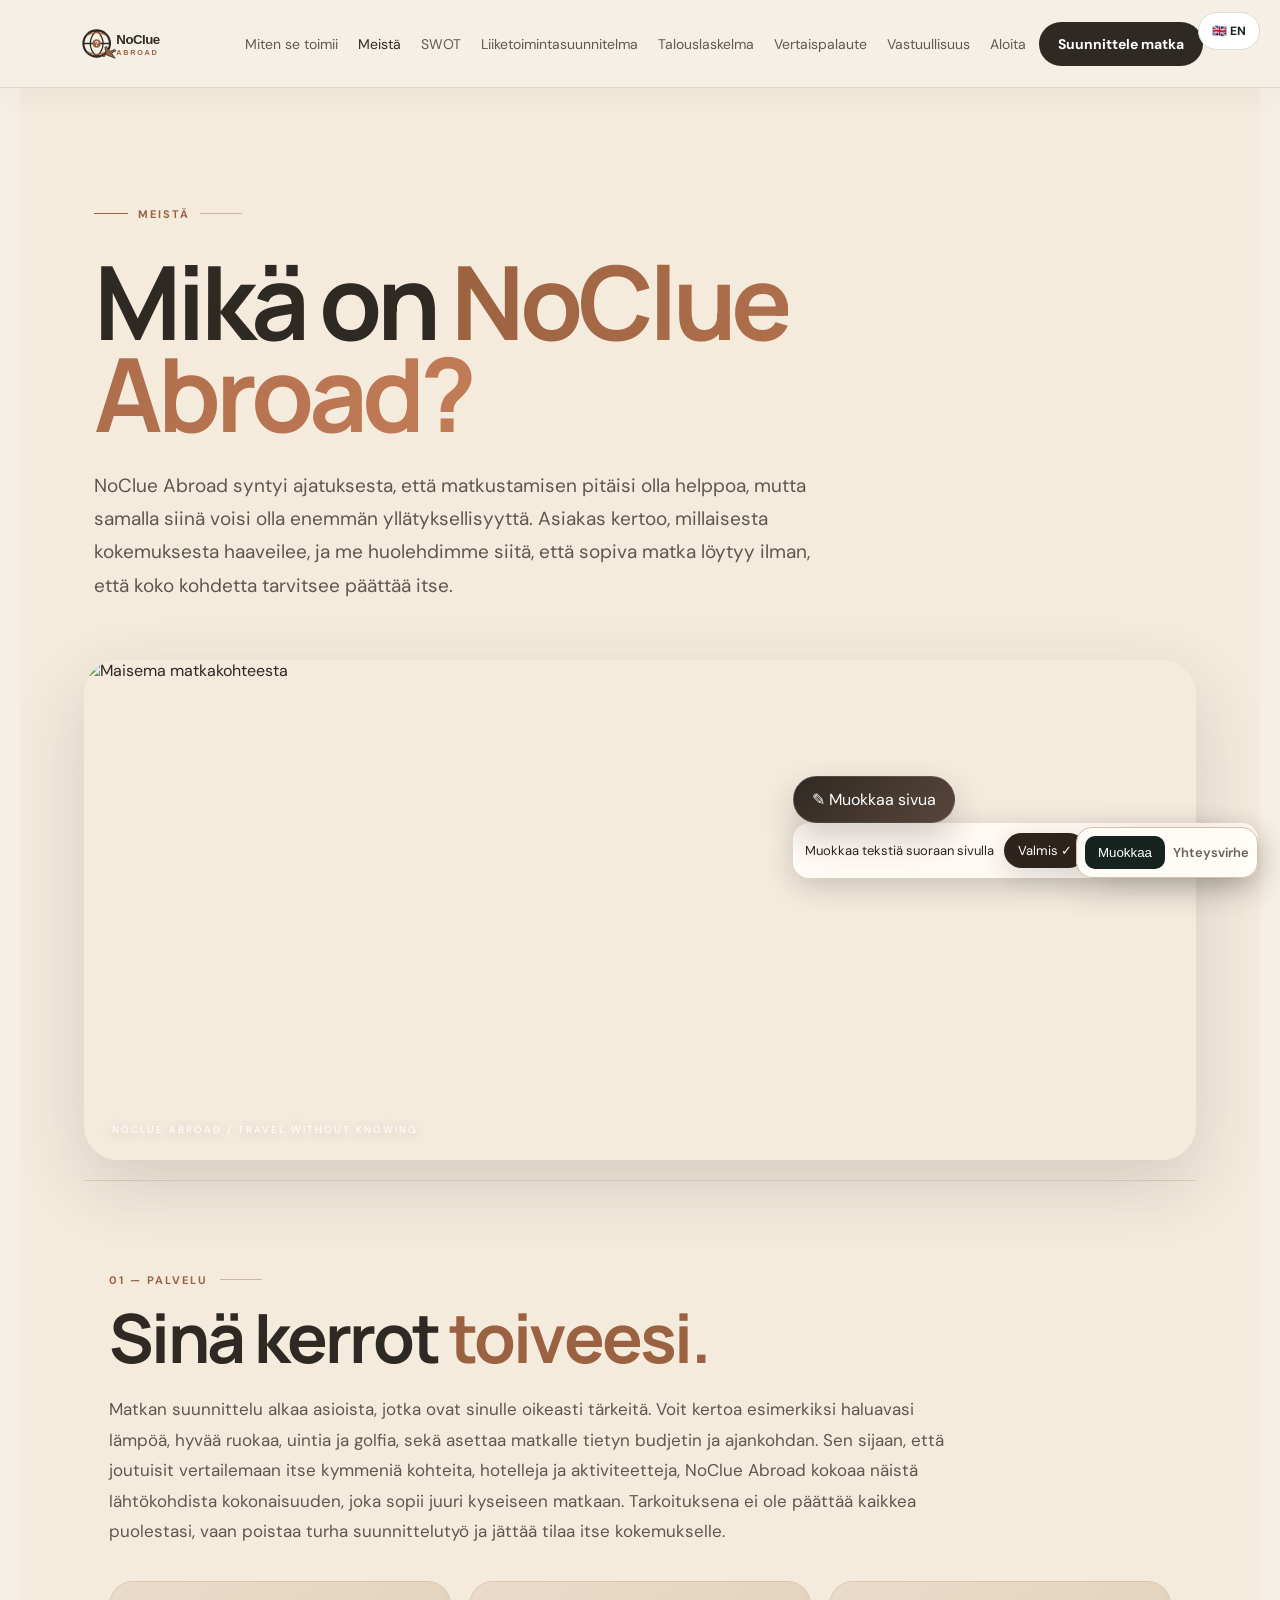
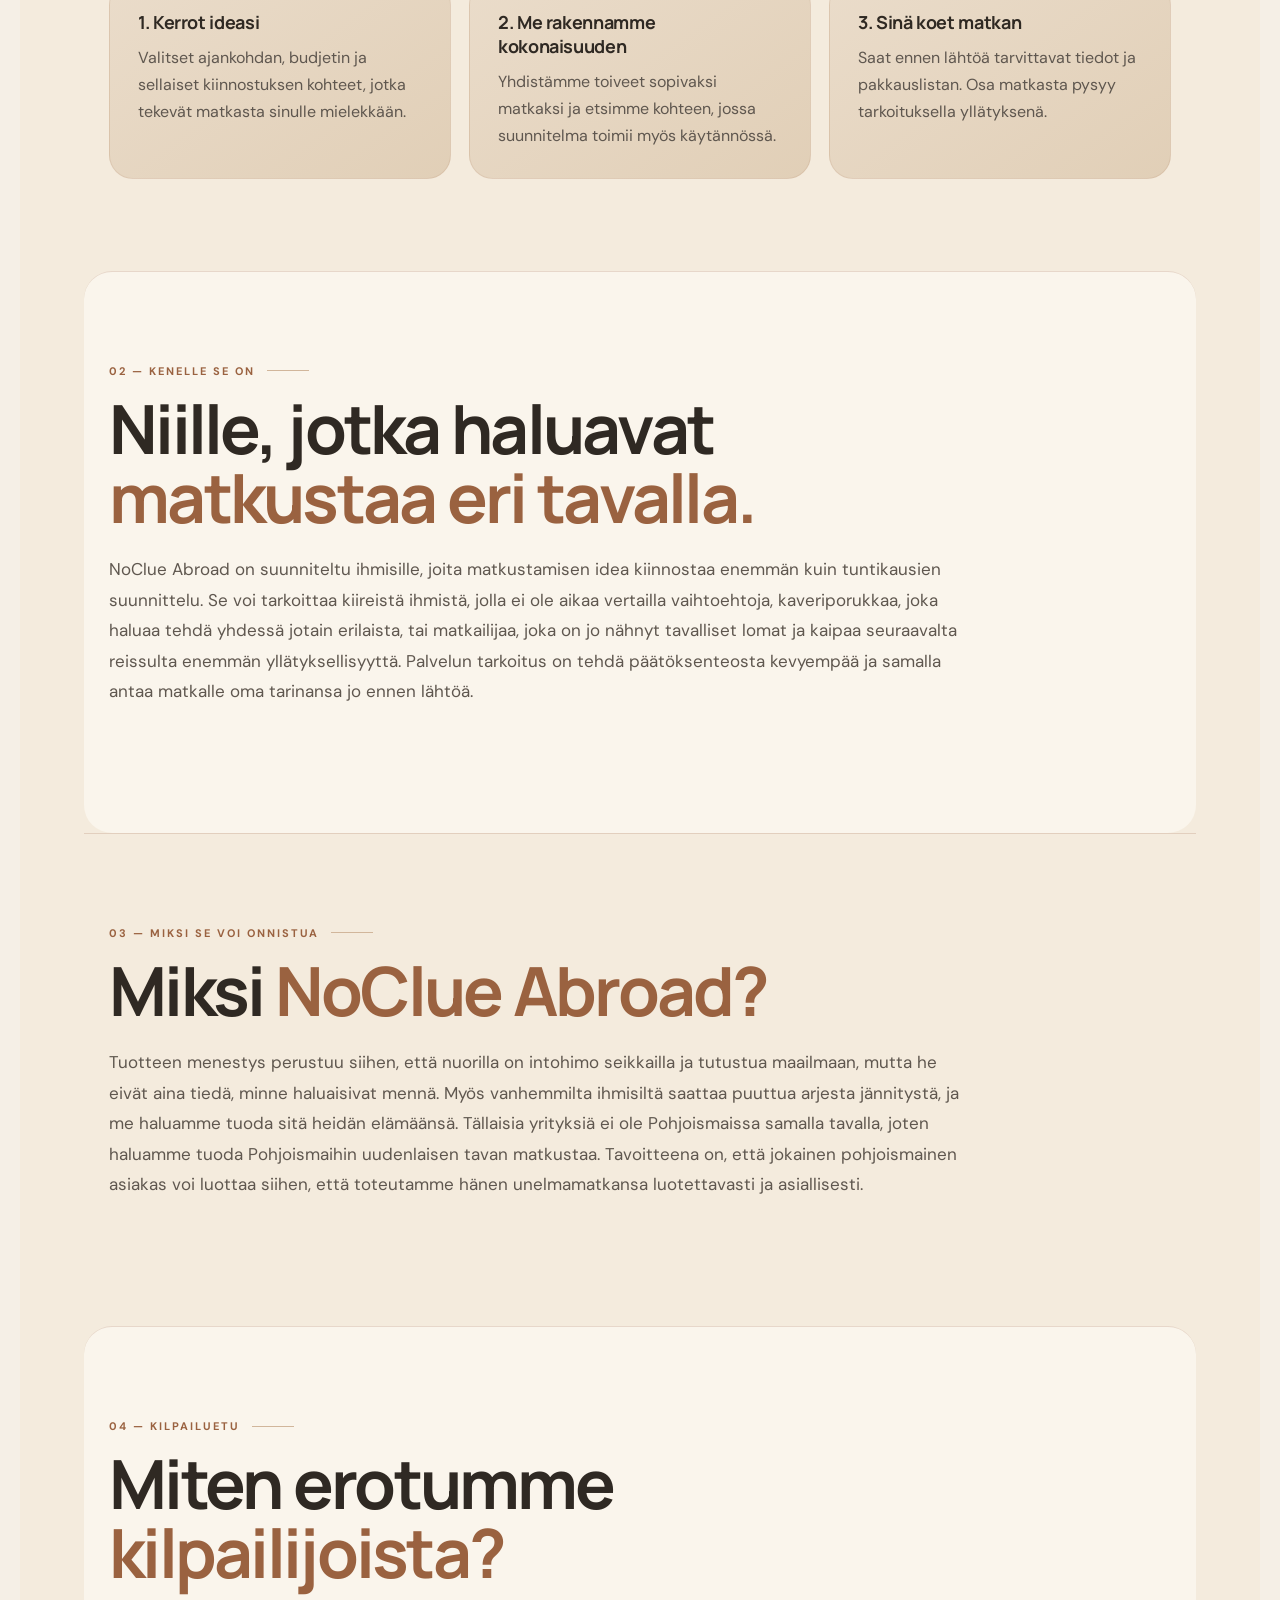
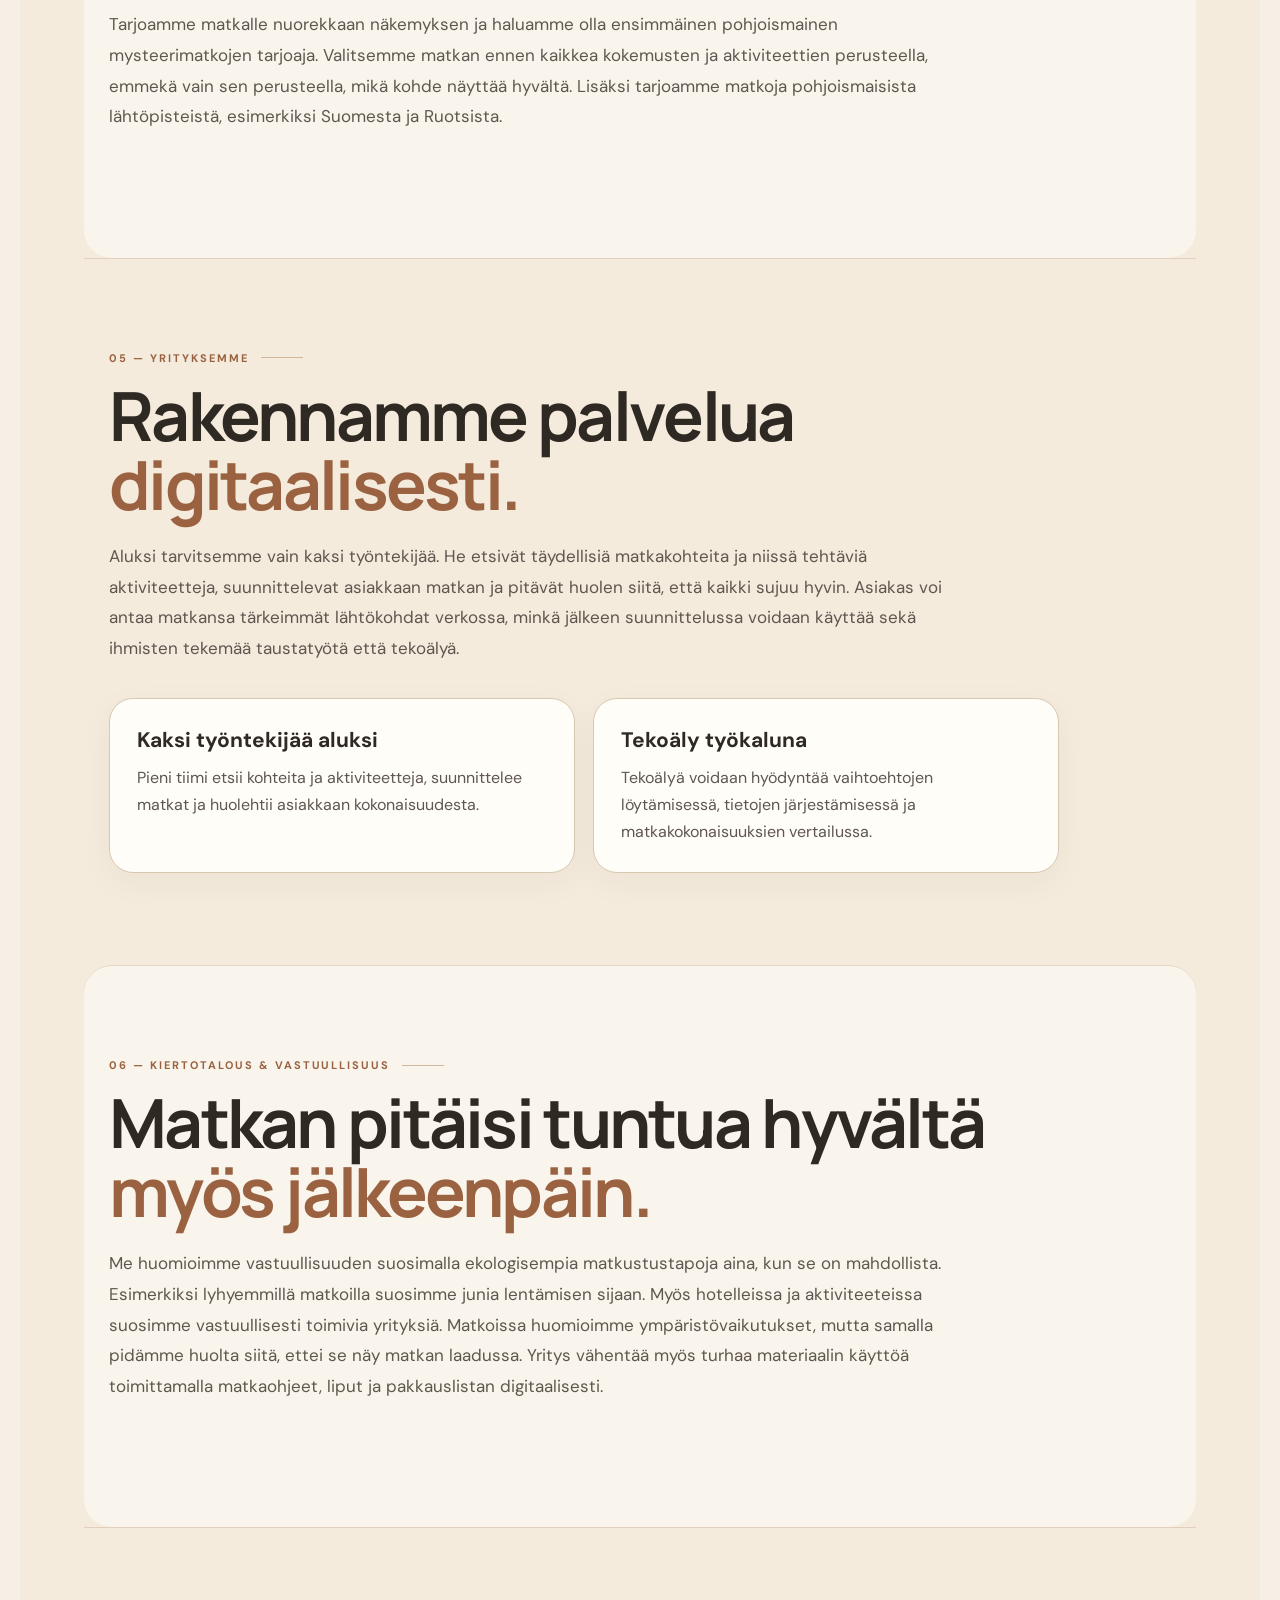
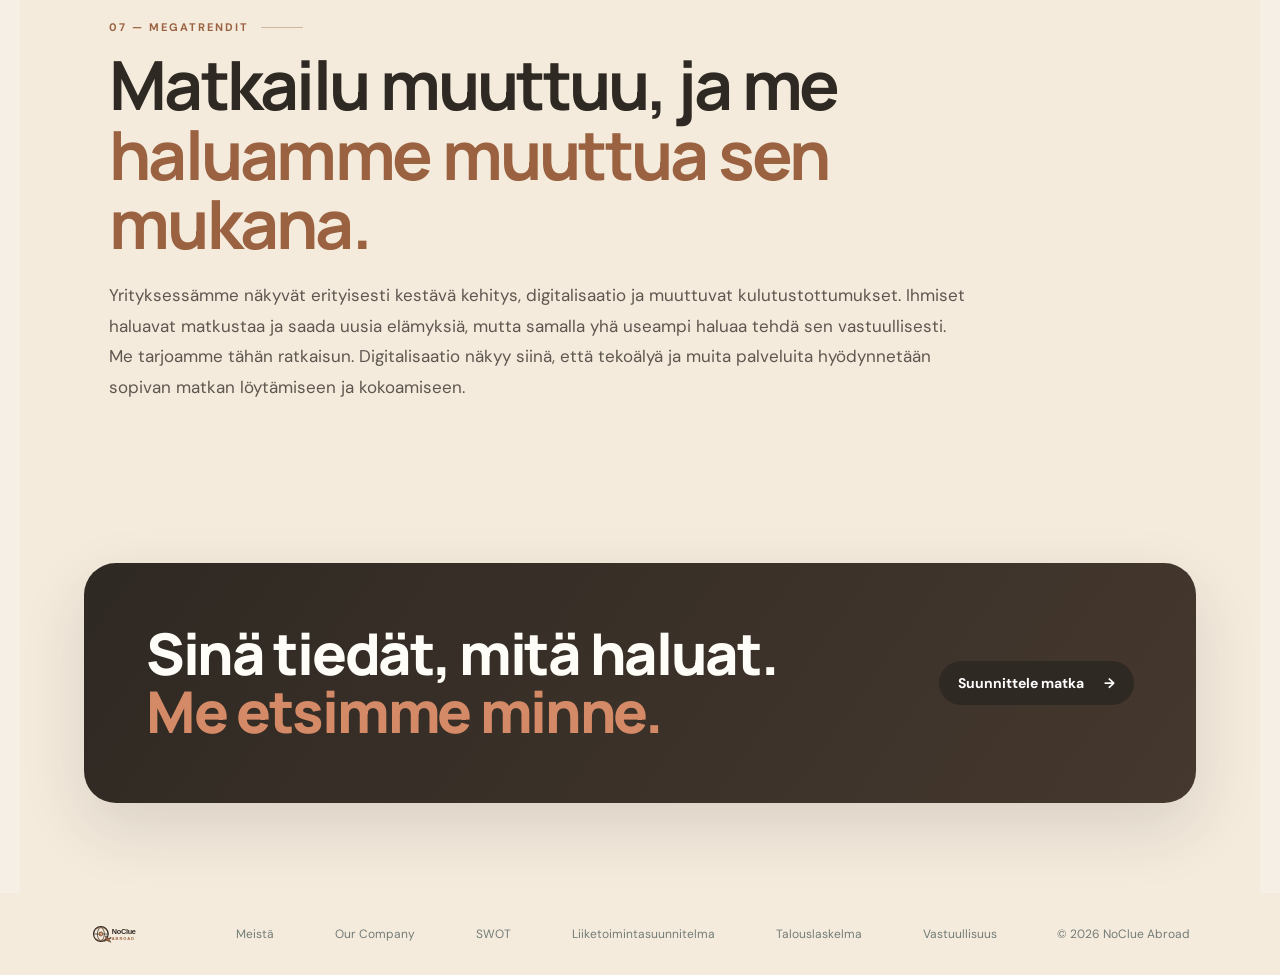
==== commit 98ec0229: "Add Our Company to subpage navigation" ====
--- a/about.html
+++ b/about.html
@@ -90,9 +90,9 @@
 
   <section class="about-cta"><div><h2>Sinä tiedät, mitä haluat.<br><em>Me etsimme minne.</em></h2></div><a class="primary-button" href="index.html#trip">Suunnittele matka <span>→</span></a></section>
 </main>
-<footer><a class="brand" href="index.html"><img class="logo footer-logo" src="logo.svg" alt="NoClue Abroad"></a><a href="about.html">Meistä</a><a href="swot.html">SWOT</a><a href="business-plan.html">Liiketoimintasuunnitelma</a><a href="financial-plan.html">Talouslaskelma</a><a href="responsibility.html">Vastuullisuus</a><span>© 2026 NoClue Abroad</span></footer>
+<footer><a class="brand" href="index.html"><img class="logo footer-logo" src="logo.svg" alt="NoClue Abroad"></a><a href="about.html">Meistä</a><a href="company-english.html">Our Company</a><a href="swot.html">SWOT</a><a href="business-plan.html">Liiketoimintasuunnitelma</a><a href="financial-plan.html">Talouslaskelma</a><a href="responsibility.html">Vastuullisuus</a><span>© 2026 NoClue Abroad</span></footer>
 <script src="script.js?v=10"></script>
-<script src="language.js?v=20260930-3"></script><div id="pageEditor" class="page-editor" aria-label="Sivun tekstin muokkaus">
+<div id="pageEditor" class="page-editor" aria-label="Sivun tekstin muokkaus">
   <button id="editPageBtn" type="button">✎ Muokkaa sivua</button>
   <div id="editControls" class="edit-controls" hidden>
     <span>Muokkaa tekstiä suoraan sivulla</span>
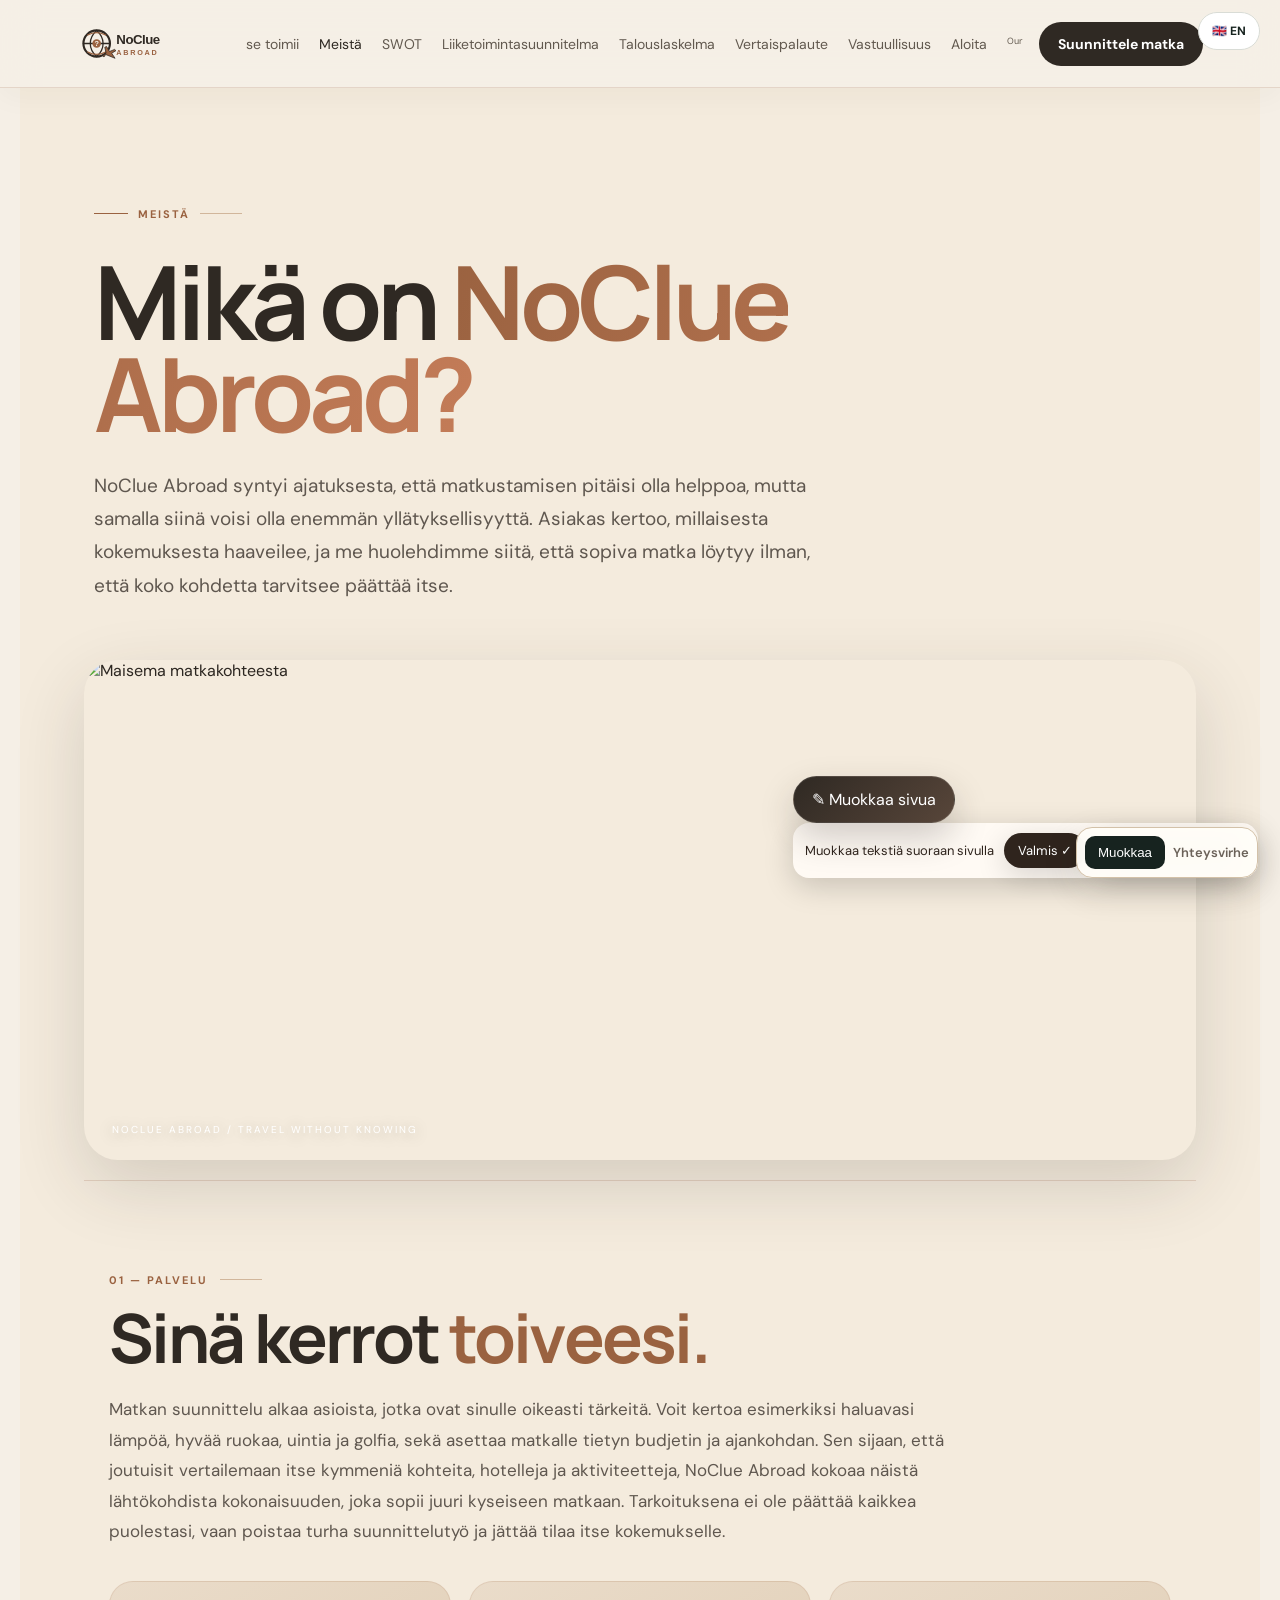
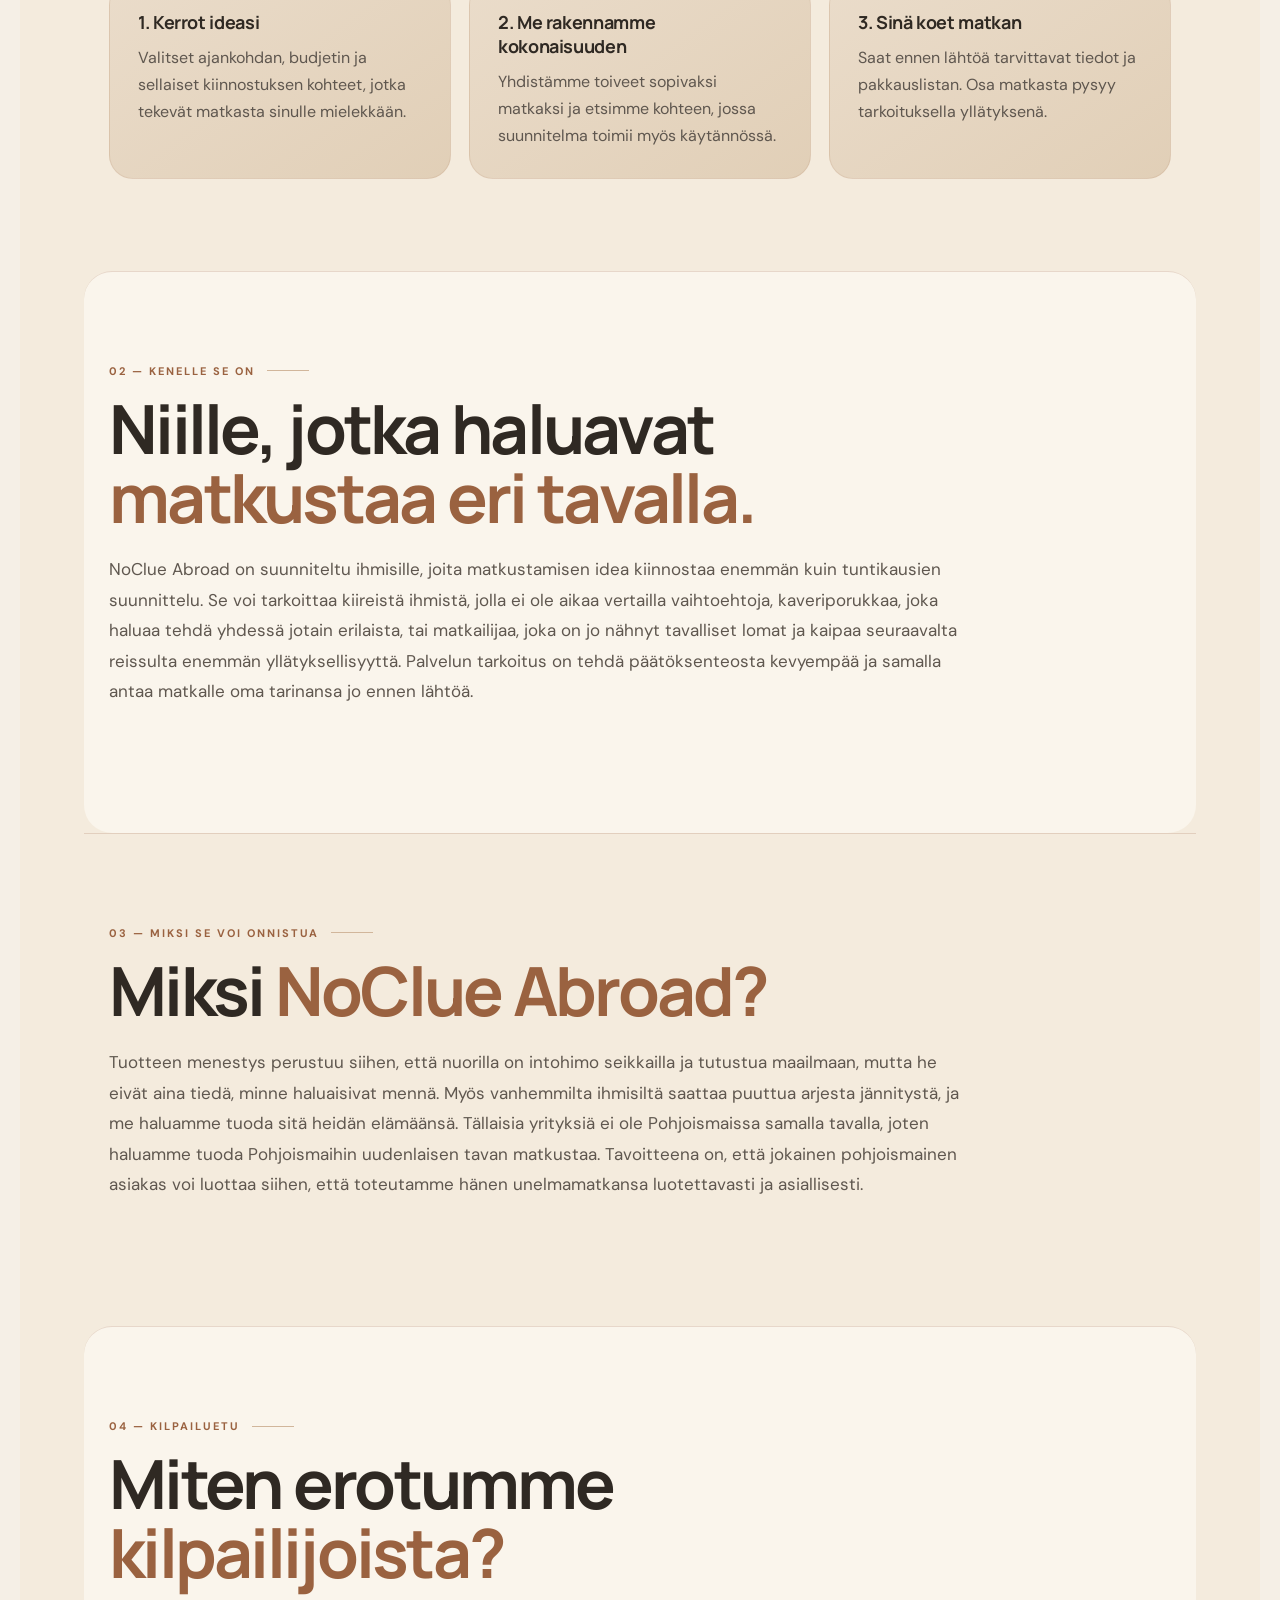
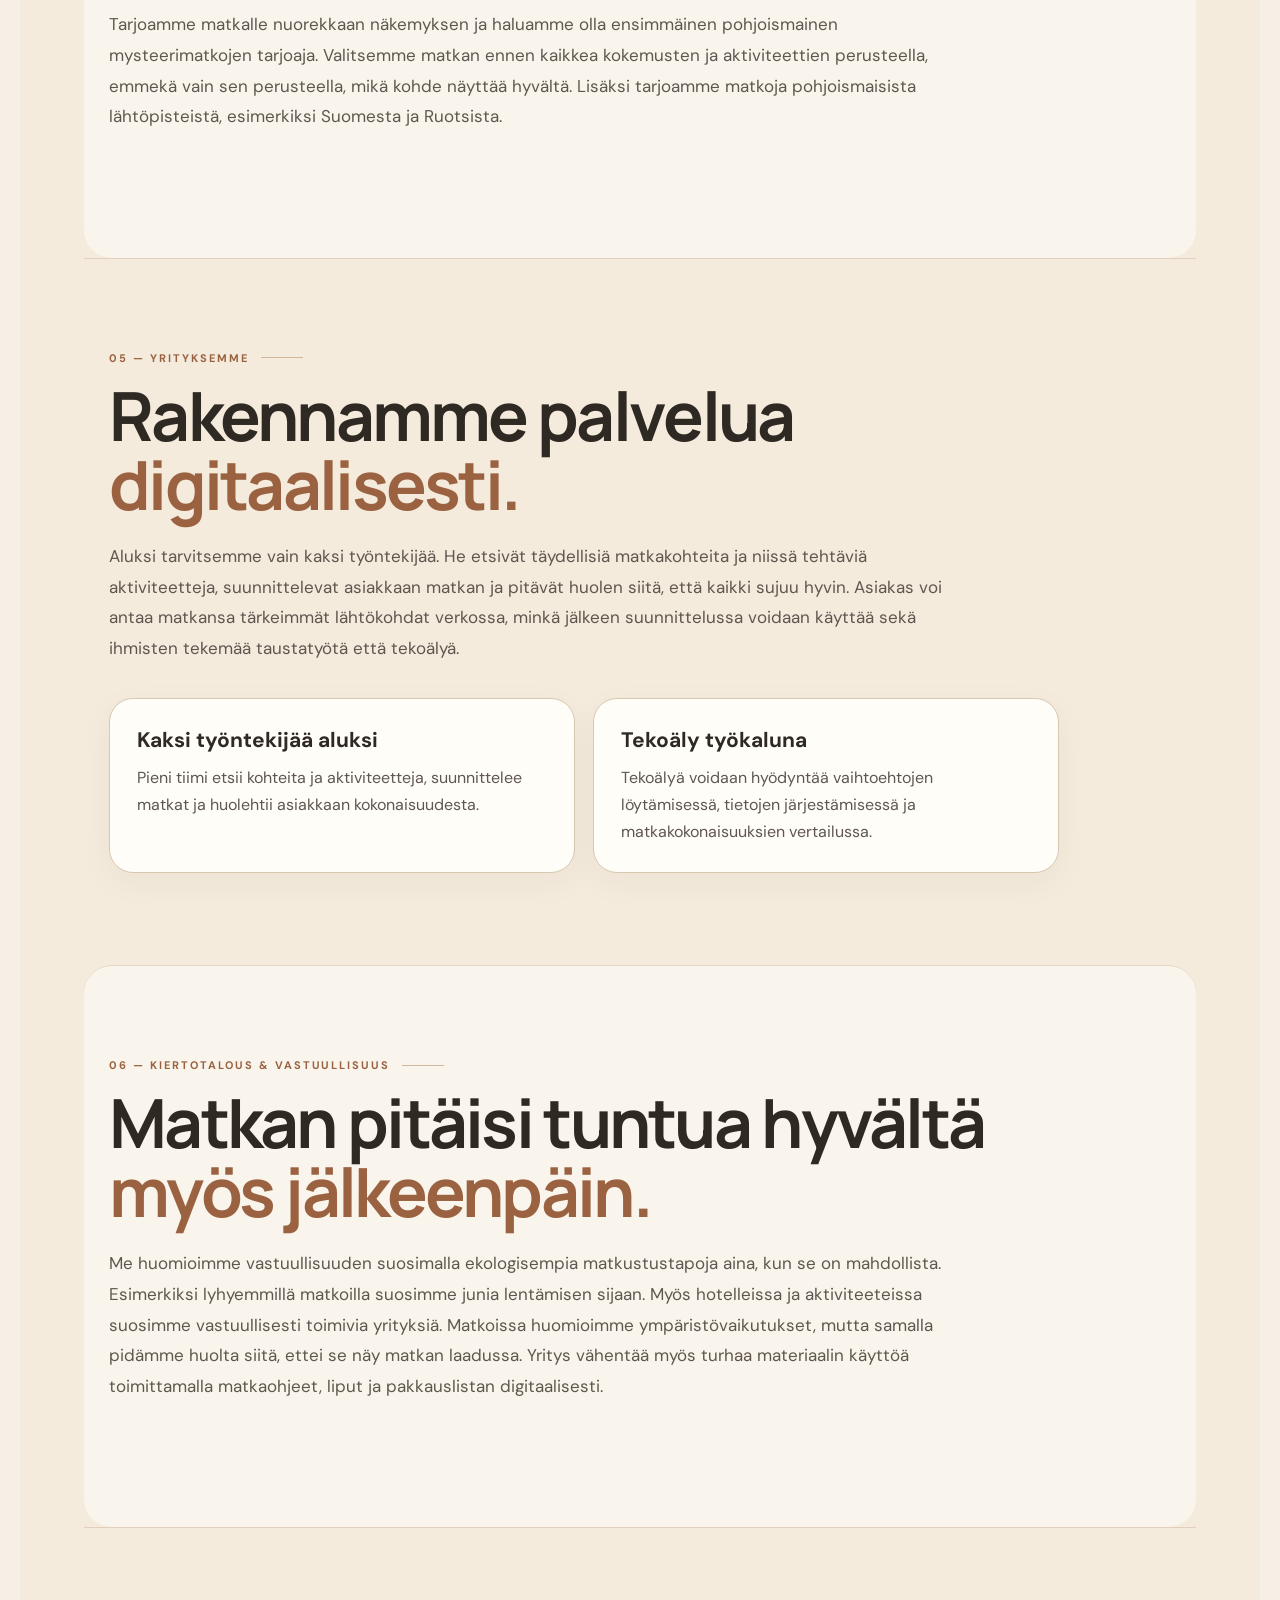
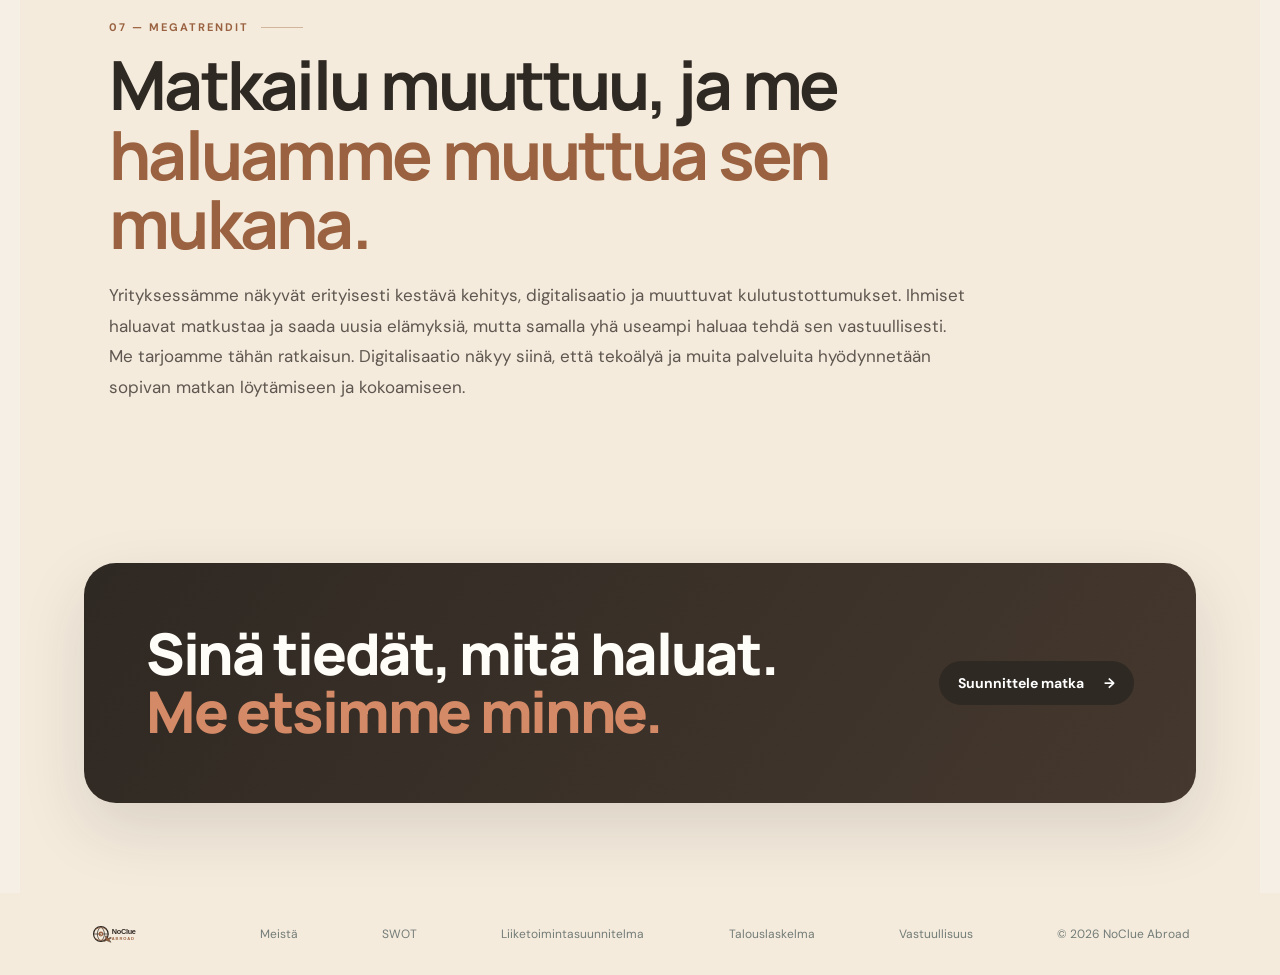
==== commit a3382868: "Move Our Company to end of navigation and reduce font" ====
--- a/about.html
+++ b/about.html
@@ -10,6 +10,8 @@
   <link href="https://fonts.googleapis.com/css2?family=DM+Sans:wght@400;500;600;700&family=Manrope:wght@700;800&display=swap" rel="stylesheet">
   <link rel="stylesheet" href="styles.css?v=20260930" />
   <style>
+.nav nav a[href="company-english.html"]{font-size:clamp(9px,0.68vw,11px)!important;}
+
     .about-page{max-width:1180px;margin:0 auto;padding:70px 6% 90px}
     .about-header{max-width:820px;padding:30px 0 80px}.about-header h1{font-size:clamp(48px,7vw,86px);line-height:.98;letter-spacing:-.05em;margin:14px 0 24px}.about-header h1 em{color:#9A6240;font-style:normal}.about-header p{max-width:700px;font-size:19px;line-height:1.75;color:#5F574F;margin:0}
     .about-block{padding:75px 0;border-top:1px solid #D3C1A8}.about-kicker{font-size:11px;letter-spacing:.18em;font-weight:700;color:#9A6240;margin-bottom:16px}.about-block h2{font-size:clamp(34px,5vw,60px);line-height:1.02;letter-spacing:-.04em;margin:0 0 22px;max-width:850px}.about-block h2 span{color:#9A6240}.about-block>p{max-width:820px;color:#5F574F;line-height:1.8;font-size:17px;margin:0 0 34px}
@@ -63,7 +65,7 @@
 <body>
 <header class="nav">
   <a class="brand" href="index.html" aria-label="NoClue Abroad etusivu"><img class="logo" src="logo.svg" alt="NoClue Abroad"></a>
-  <nav><a href="index.html#how">Miten se toimii</a><a class="active" href="about.html">Meistä</a><a href="swot.html">SWOT</a><a href="business-plan.html">Liiketoimintasuunnitelma</a><a href="financial-plan.html">Talouslaskelma</a><a href="feedback.html">Vertaispalaute</a><a href="responsibility.html">Vastuullisuus</a><a href="index.html#trip">Aloita</a></nav><a class="nav-button" href="index.html#trip">Suunnittele matka</a>
+  <nav><a href="index.html#how">Miten se toimii</a><a class="active" href="about.html">Meistä</a><a href="swot.html">SWOT</a><a href="business-plan.html">Liiketoimintasuunnitelma</a><a href="financial-plan.html">Talouslaskelma</a><a href="feedback.html">Vertaispalaute</a><a href="responsibility.html">Vastuullisuus</a><a href="index.html#trip">Aloita</a><a href="company-english.html">Our Company</a></nav><a class="nav-button" href="index.html#trip">Suunnittele matka</a>
 <a class="nca-language-button" href="english.html" aria-label="English" title="English" style="position:fixed!important;top:12px!important;right:20px!important;z-index:2147483647!important;display:inline-flex!important;align-items:center;justify-content:center;border:1px solid #d9dcd6;background:#fff;color:#17231f;border-radius:999px;padding:10px 13px;font:700 12px 'DM Sans',sans-serif;cursor:pointer;white-space:nowrap;text-decoration:none;pointer-events:auto!important;">🇬🇧 EN</a></header>
 
 <main class="about-page">
@@ -90,7 +92,7 @@
 
   <section class="about-cta"><div><h2>Sinä tiedät, mitä haluat.<br><em>Me etsimme minne.</em></h2></div><a class="primary-button" href="index.html#trip">Suunnittele matka <span>→</span></a></section>
 </main>
-<footer><a class="brand" href="index.html"><img class="logo footer-logo" src="logo.svg" alt="NoClue Abroad"></a><a href="about.html">Meistä</a><a href="company-english.html">Our Company</a><a href="swot.html">SWOT</a><a href="business-plan.html">Liiketoimintasuunnitelma</a><a href="financial-plan.html">Talouslaskelma</a><a href="responsibility.html">Vastuullisuus</a><span>© 2026 NoClue Abroad</span></footer>
+<footer><a class="brand" href="index.html"><img class="logo footer-logo" src="logo.svg" alt="NoClue Abroad"></a><a href="about.html">Meistä</a><a href="swot.html">SWOT</a><a href="business-plan.html">Liiketoimintasuunnitelma</a><a href="financial-plan.html">Talouslaskelma</a><a href="responsibility.html">Vastuullisuus</a><span>© 2026 NoClue Abroad</span></footer>
 <script src="script.js?v=10"></script>
 <div id="pageEditor" class="page-editor" aria-label="Sivun tekstin muokkaus">
   <button id="editPageBtn" type="button">✎ Muokkaa sivua</button>
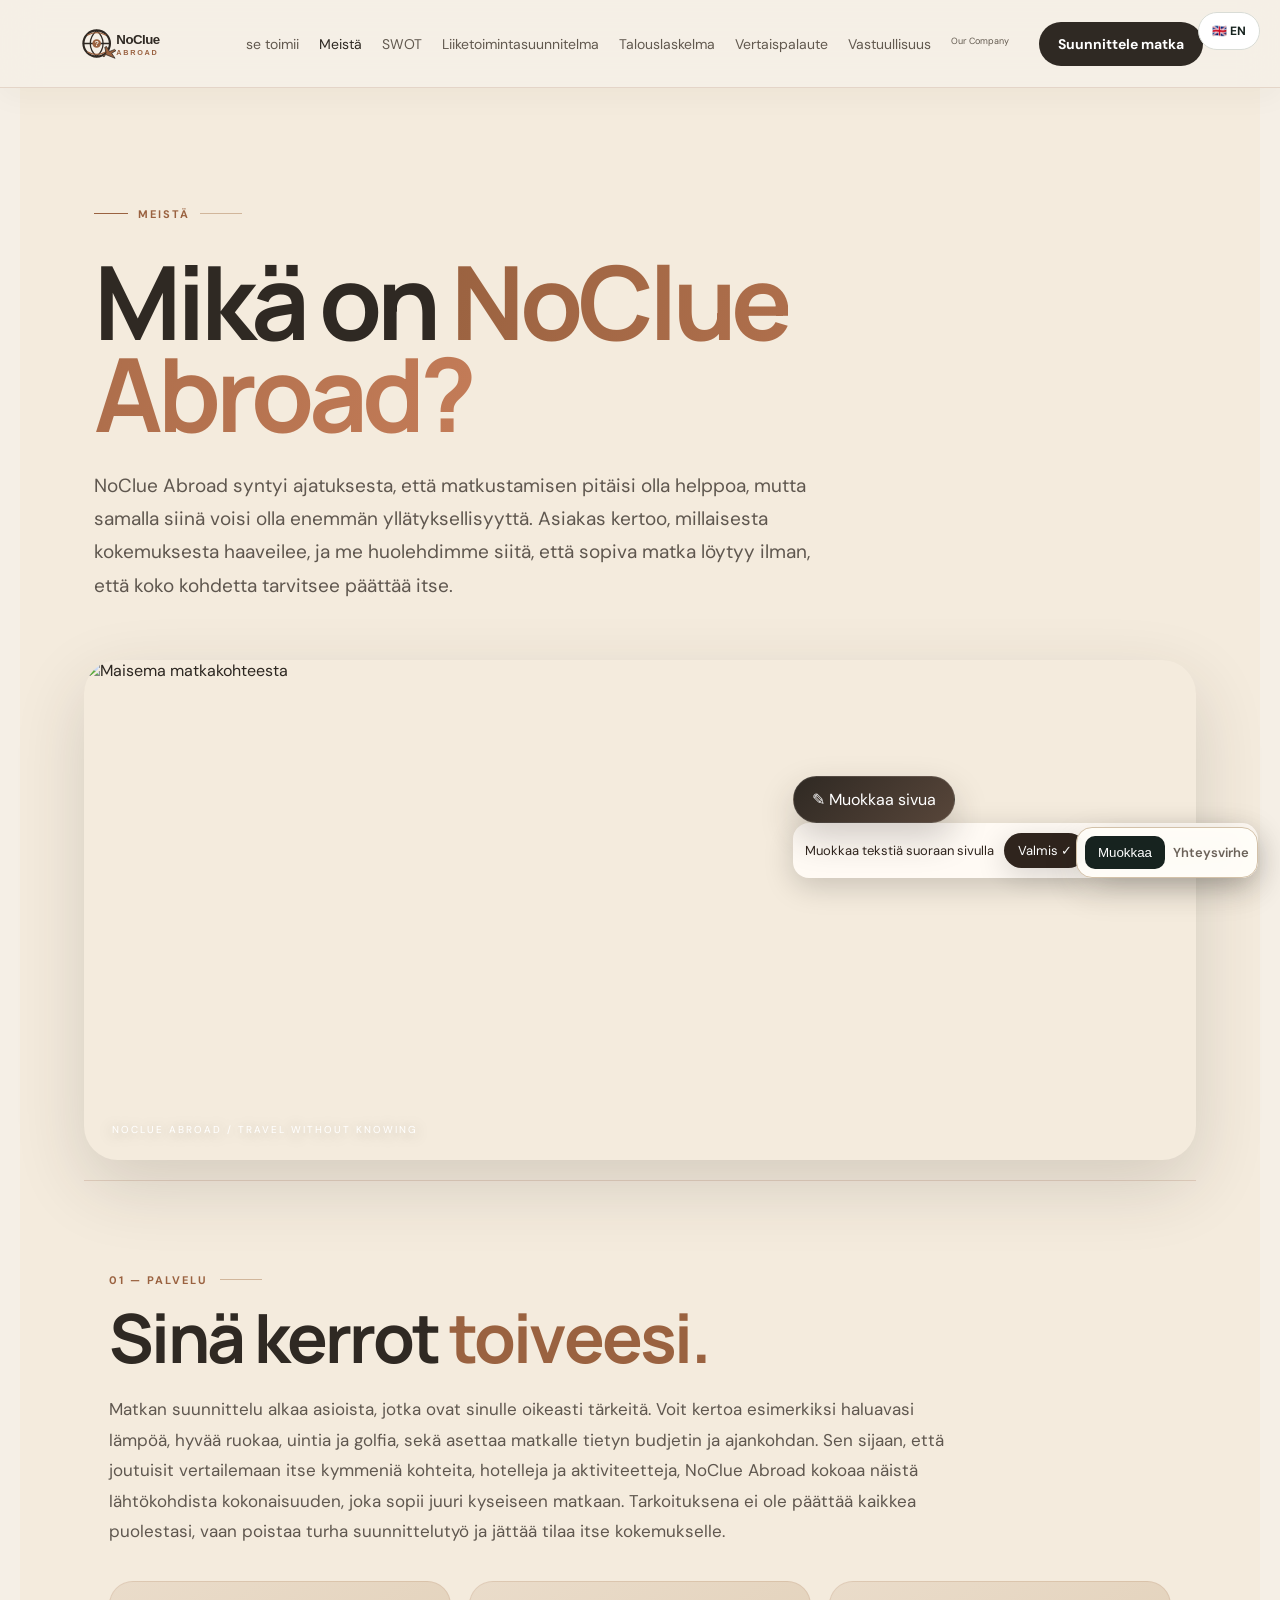
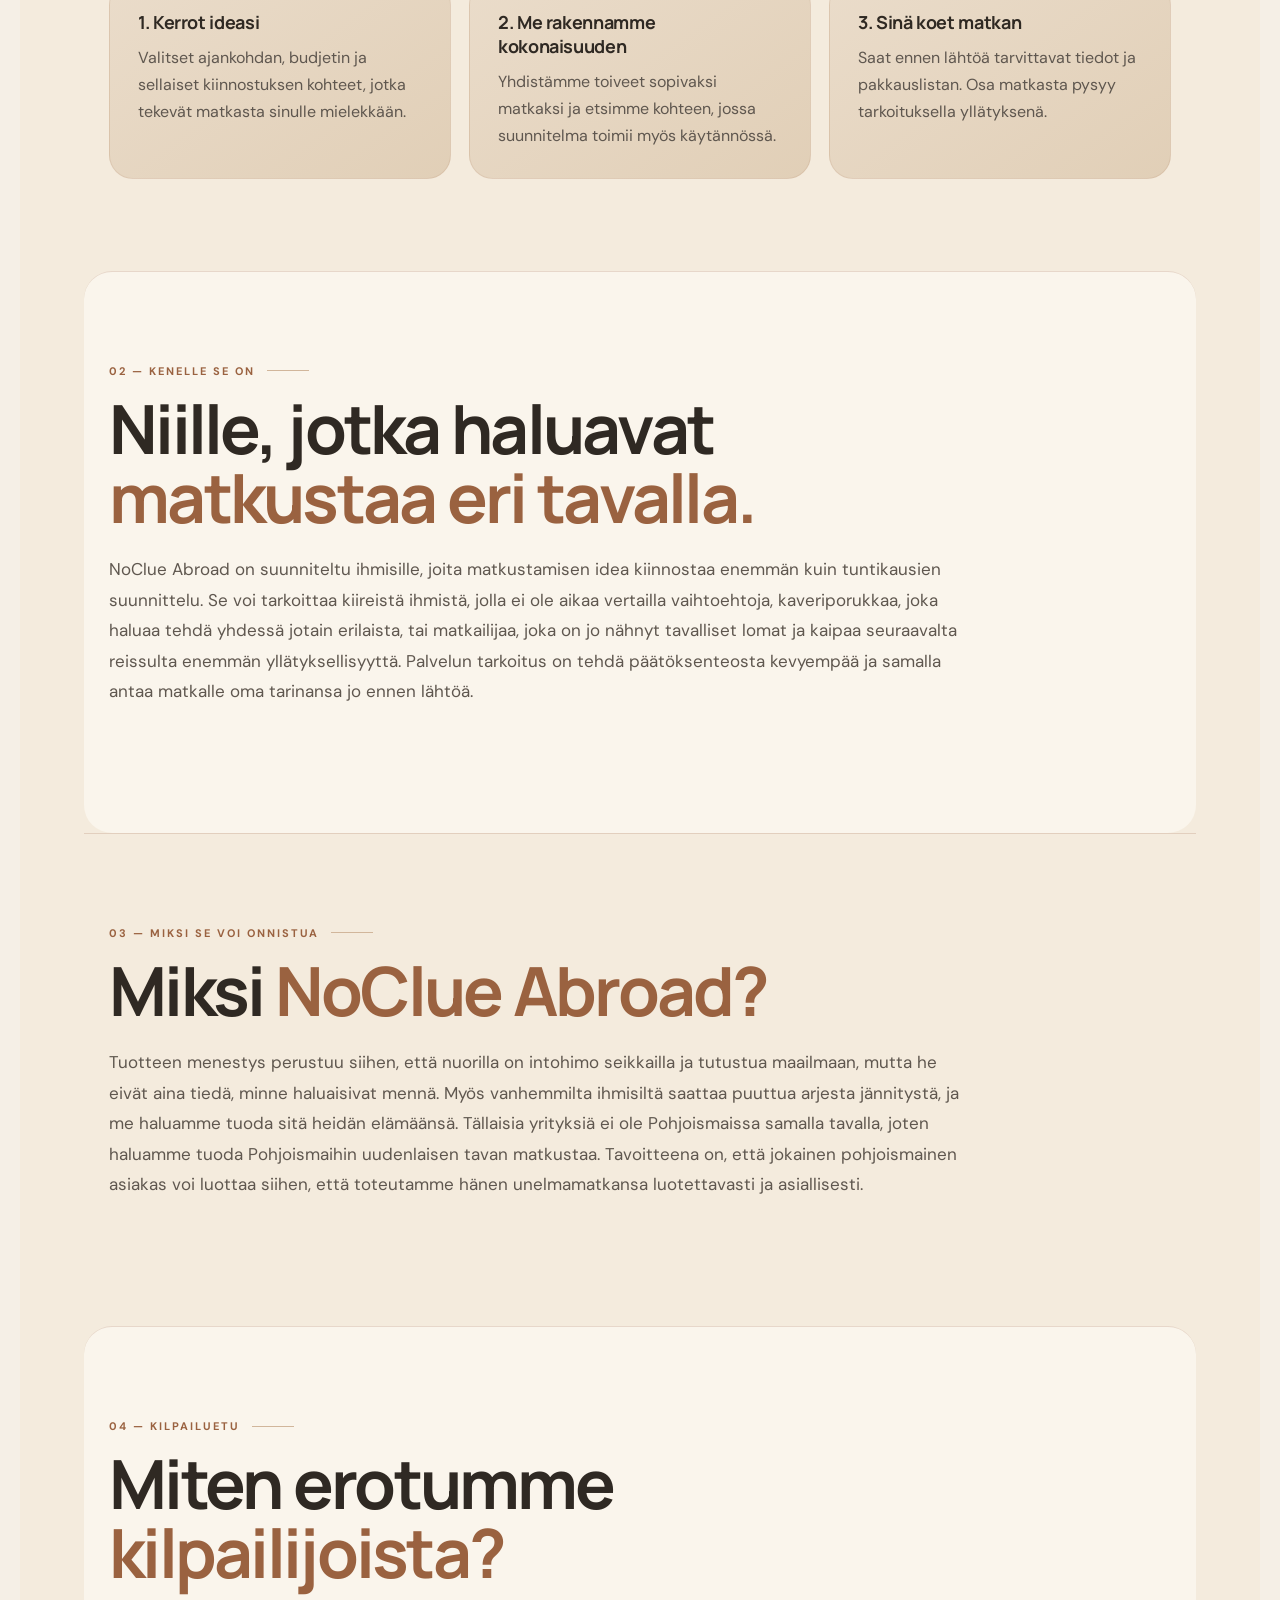
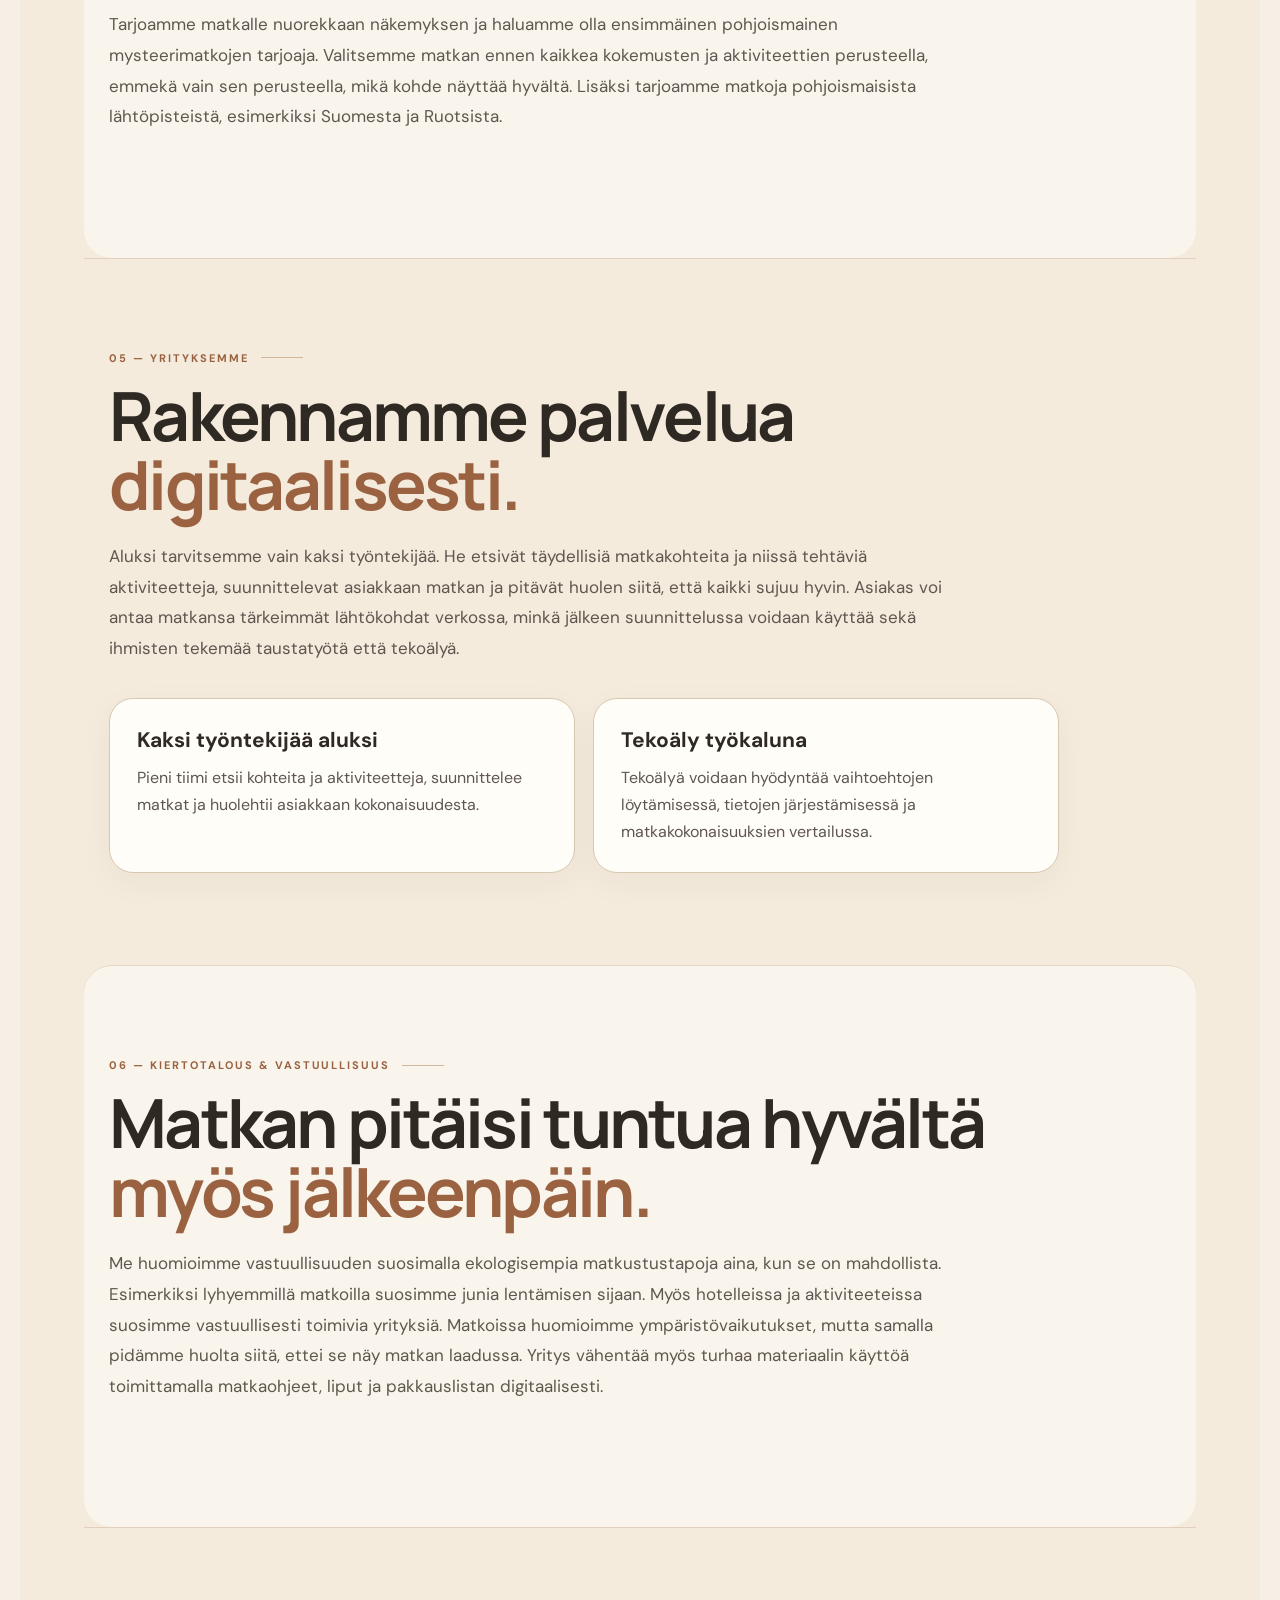
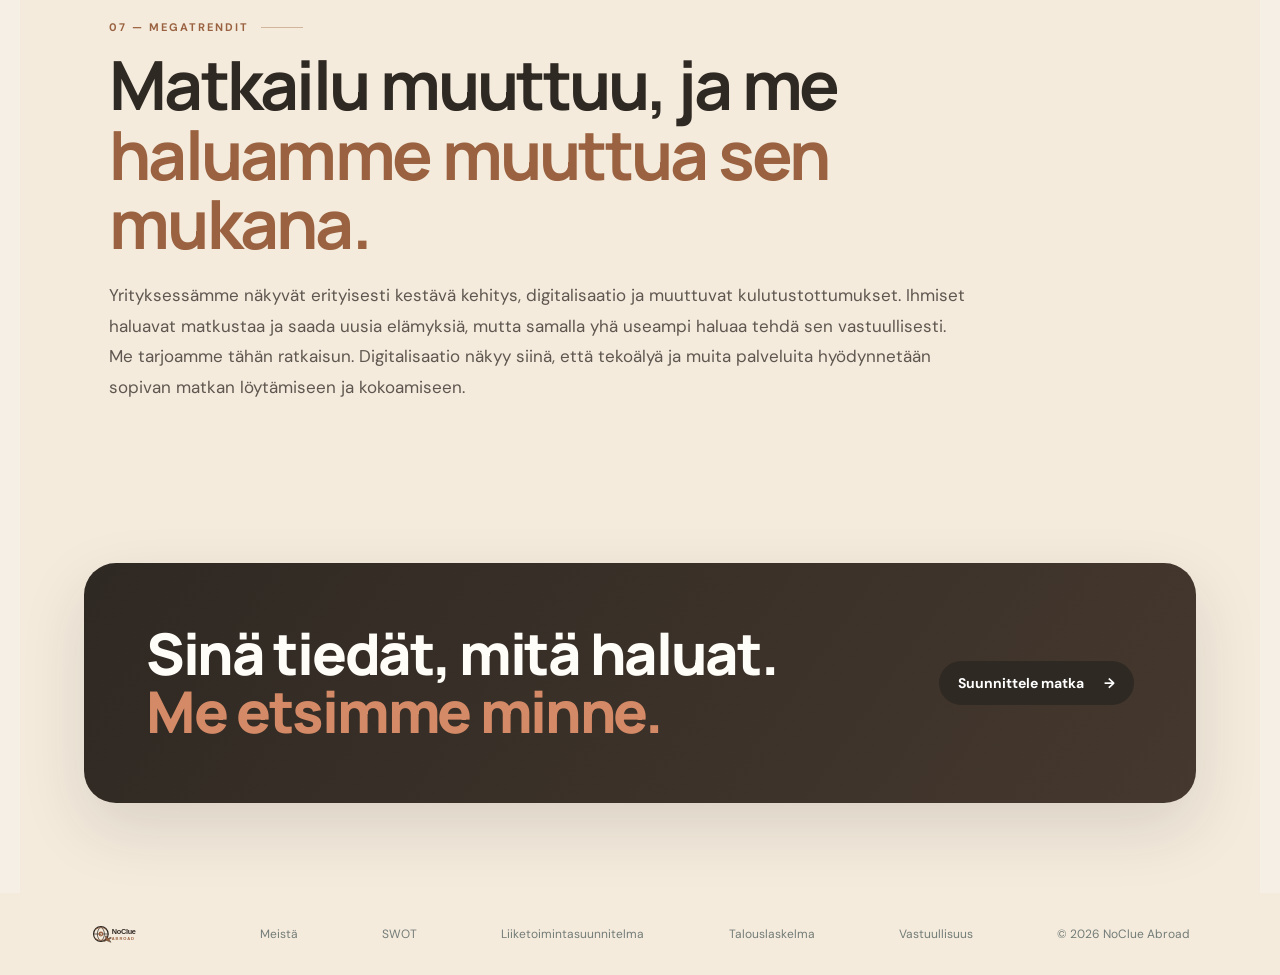
==== commit a0dde352: "Place Our Company before Plan your trip navigation link" ====
--- a/about.html
+++ b/about.html
@@ -65,7 +65,7 @@
 <body>
 <header class="nav">
   <a class="brand" href="index.html" aria-label="NoClue Abroad etusivu"><img class="logo" src="logo.svg" alt="NoClue Abroad"></a>
-  <nav><a href="index.html#how">Miten se toimii</a><a class="active" href="about.html">Meistä</a><a href="swot.html">SWOT</a><a href="business-plan.html">Liiketoimintasuunnitelma</a><a href="financial-plan.html">Talouslaskelma</a><a href="feedback.html">Vertaispalaute</a><a href="responsibility.html">Vastuullisuus</a><a href="index.html#trip">Aloita</a><a href="company-english.html">Our Company</a></nav><a class="nav-button" href="index.html#trip">Suunnittele matka</a>
+  <nav><a href="index.html#how">Miten se toimii</a><a class="active" href="about.html">Meistä</a><a href="swot.html">SWOT</a><a href="business-plan.html">Liiketoimintasuunnitelma</a><a href="financial-plan.html">Talouslaskelma</a><a href="feedback.html">Vertaispalaute</a><a href="responsibility.html">Vastuullisuus</a><a href="company-english.html">Our Company</a><a href="index.html#trip">Aloita</a></nav><a class="nav-button" href="index.html#trip">Suunnittele matka</a>
 <a class="nca-language-button" href="english.html" aria-label="English" title="English" style="position:fixed!important;top:12px!important;right:20px!important;z-index:2147483647!important;display:inline-flex!important;align-items:center;justify-content:center;border:1px solid #d9dcd6;background:#fff;color:#17231f;border-radius:999px;padding:10px 13px;font:700 12px 'DM Sans',sans-serif;cursor:pointer;white-space:nowrap;text-decoration:none;pointer-events:auto!important;">🇬🇧 EN</a></header>
 
 <main class="about-page">
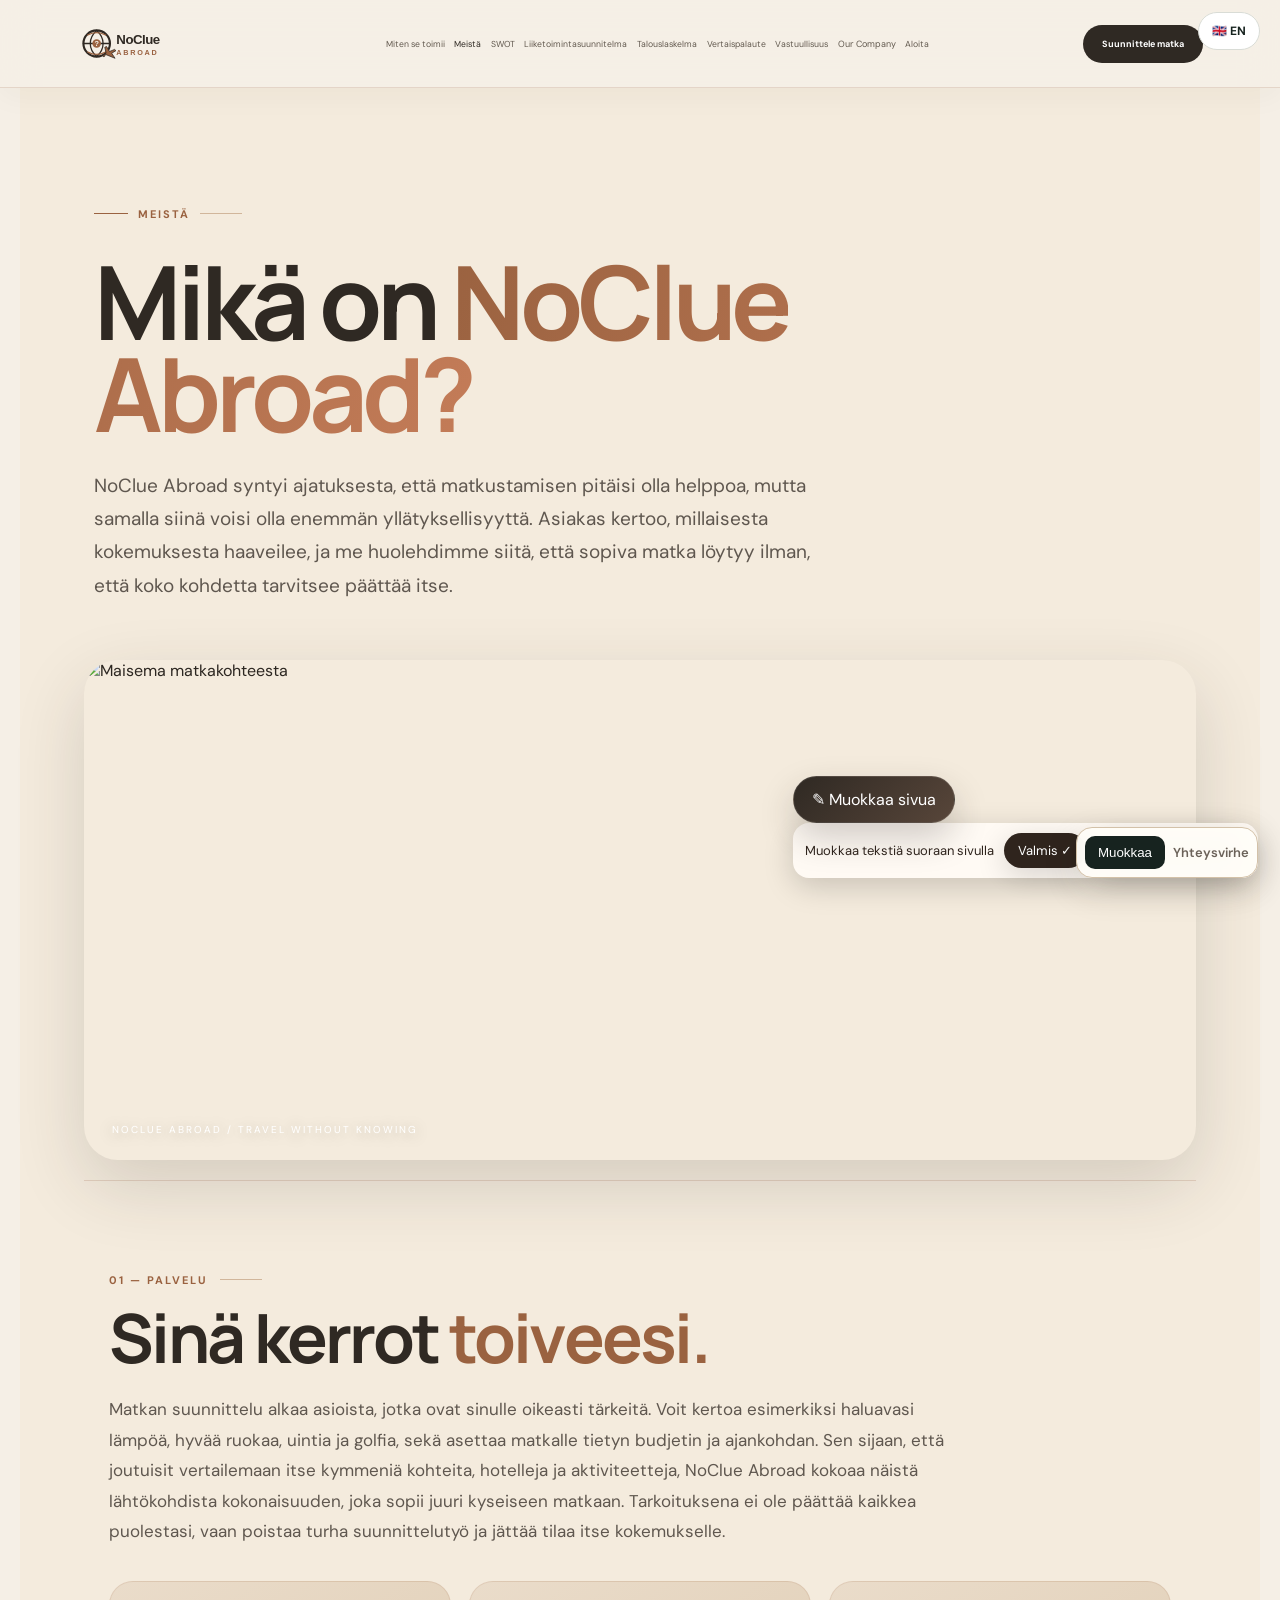
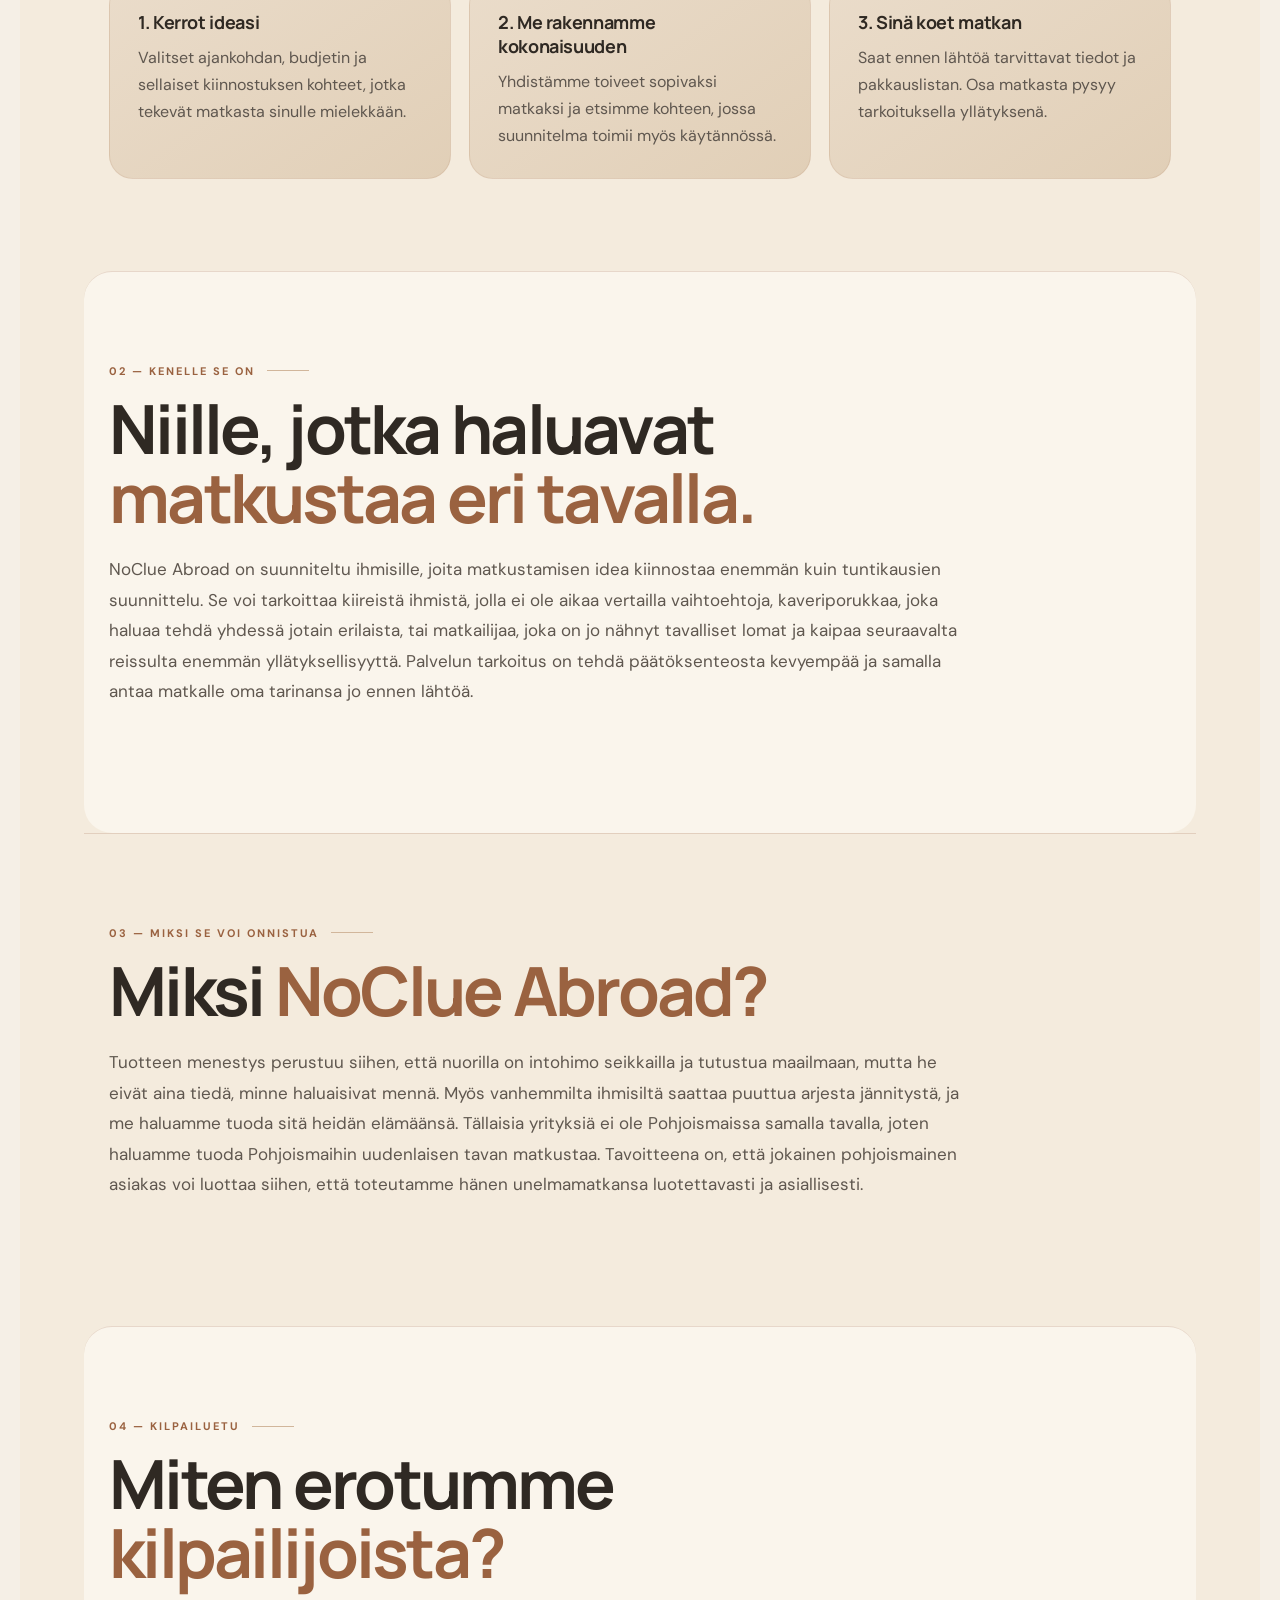
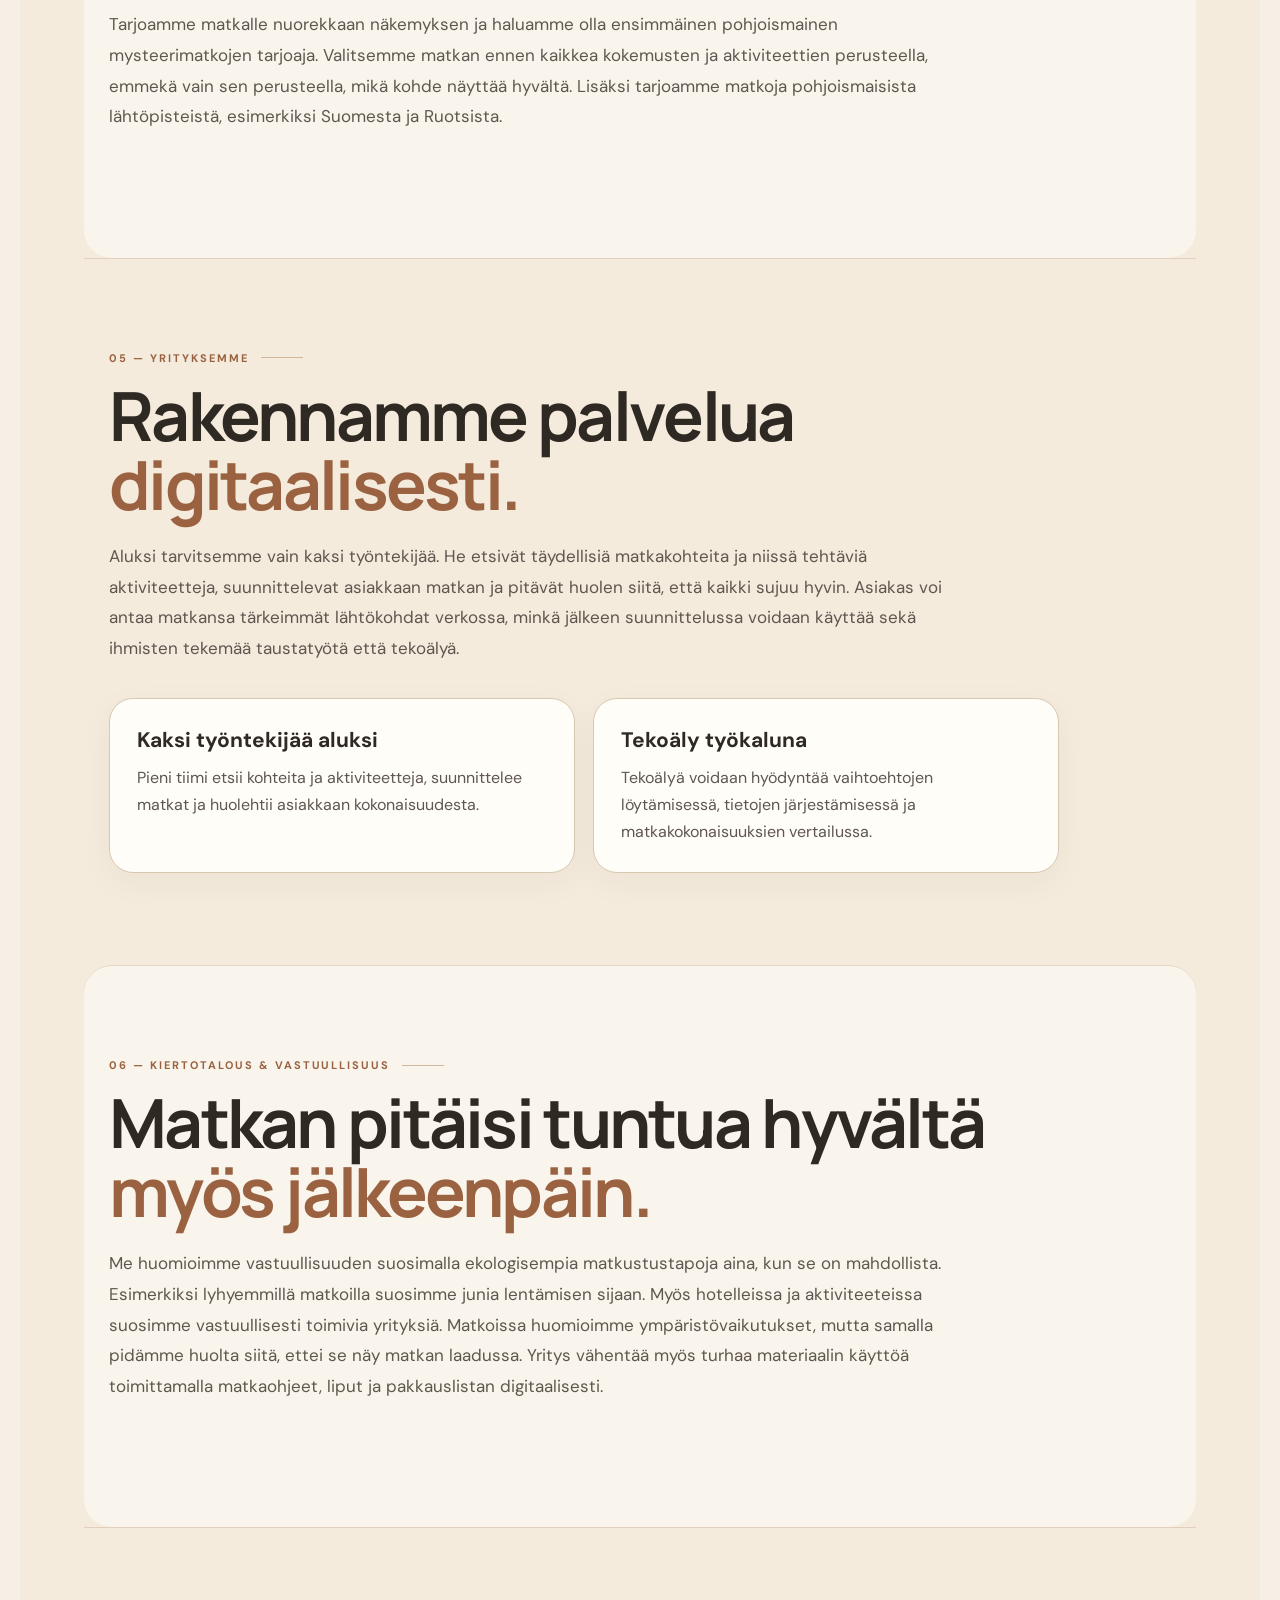
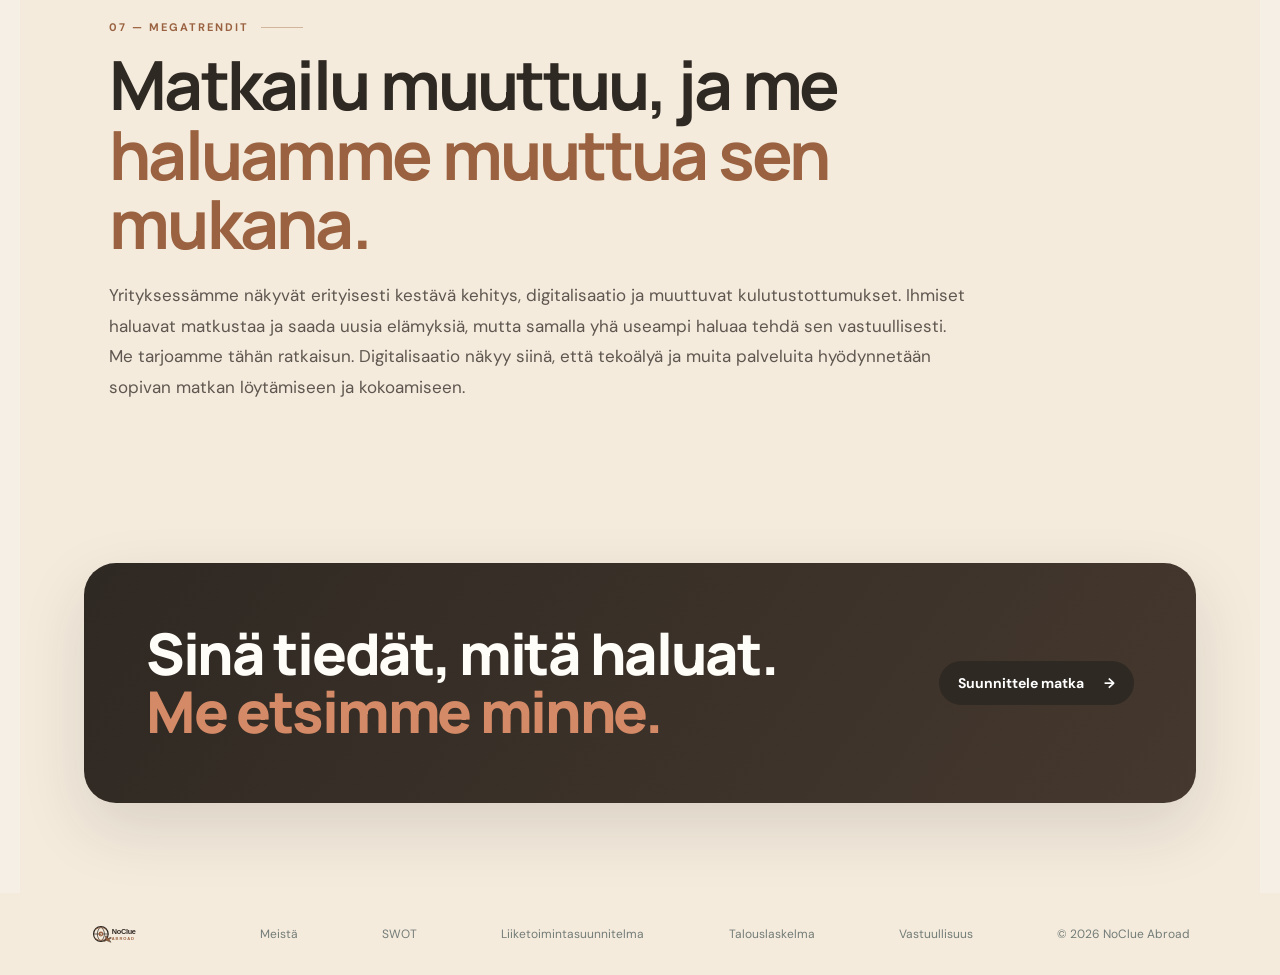
==== commit 87ac3290: "Slightly reduce navigation font size" ====
--- a/about.html
+++ b/about.html
@@ -61,7 +61,7 @@
  .travel-visual{height:310px;border-radius:24px}.about-block{padding:65px 8px}.about-block:nth-of-type(even){border-radius:20px}
  .about-cta{padding:38px 28px;border-radius:24px}
 }
-</style></head>
+</style><style id="compact-nav-font">.nav nav{gap:clamp(7px,.75vw,12px)!important}.nav nav a{font-size:clamp(8.5px,.68vw,10.5px)!important;white-space:nowrap}.nav-button{font-size:clamp(9px,.68vw,10.5px)!important;white-space:nowrap}</style></head>
 <body>
 <header class="nav">
   <a class="brand" href="index.html" aria-label="NoClue Abroad etusivu"><img class="logo" src="logo.svg" alt="NoClue Abroad"></a>
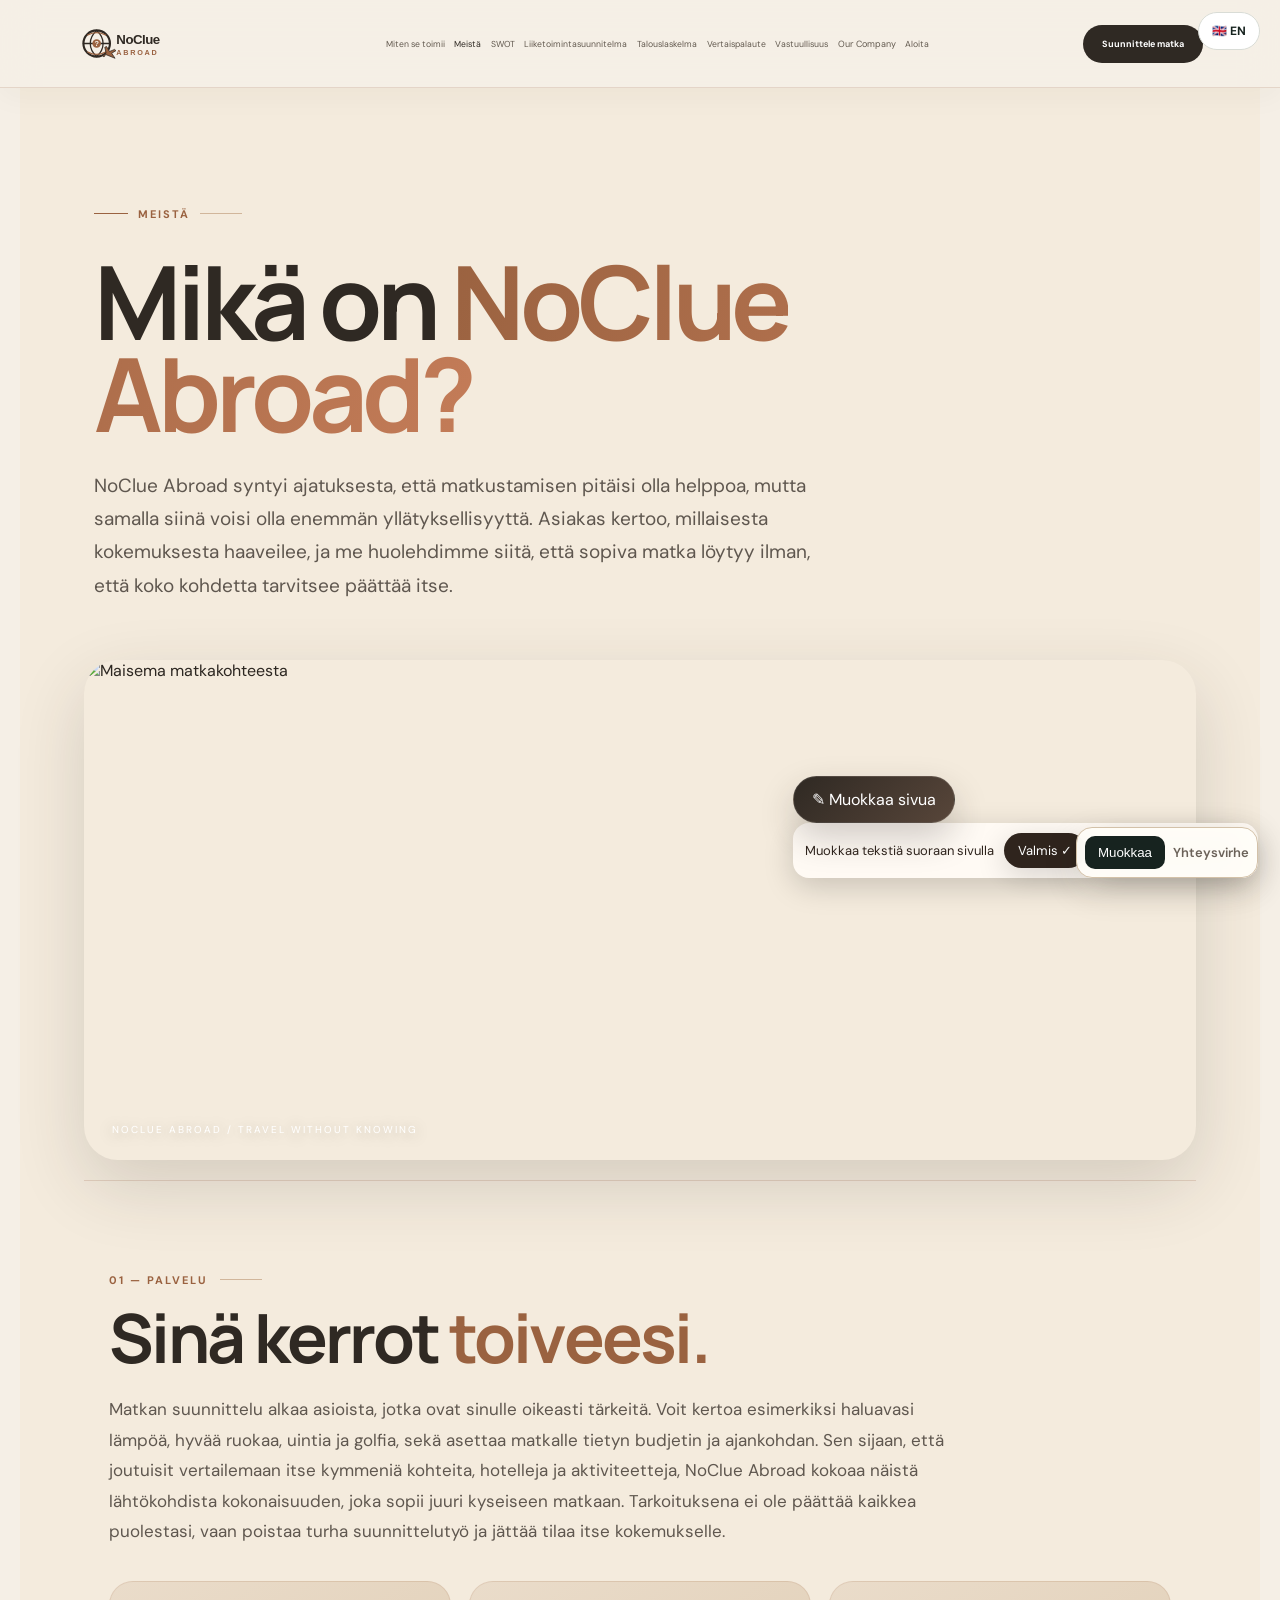
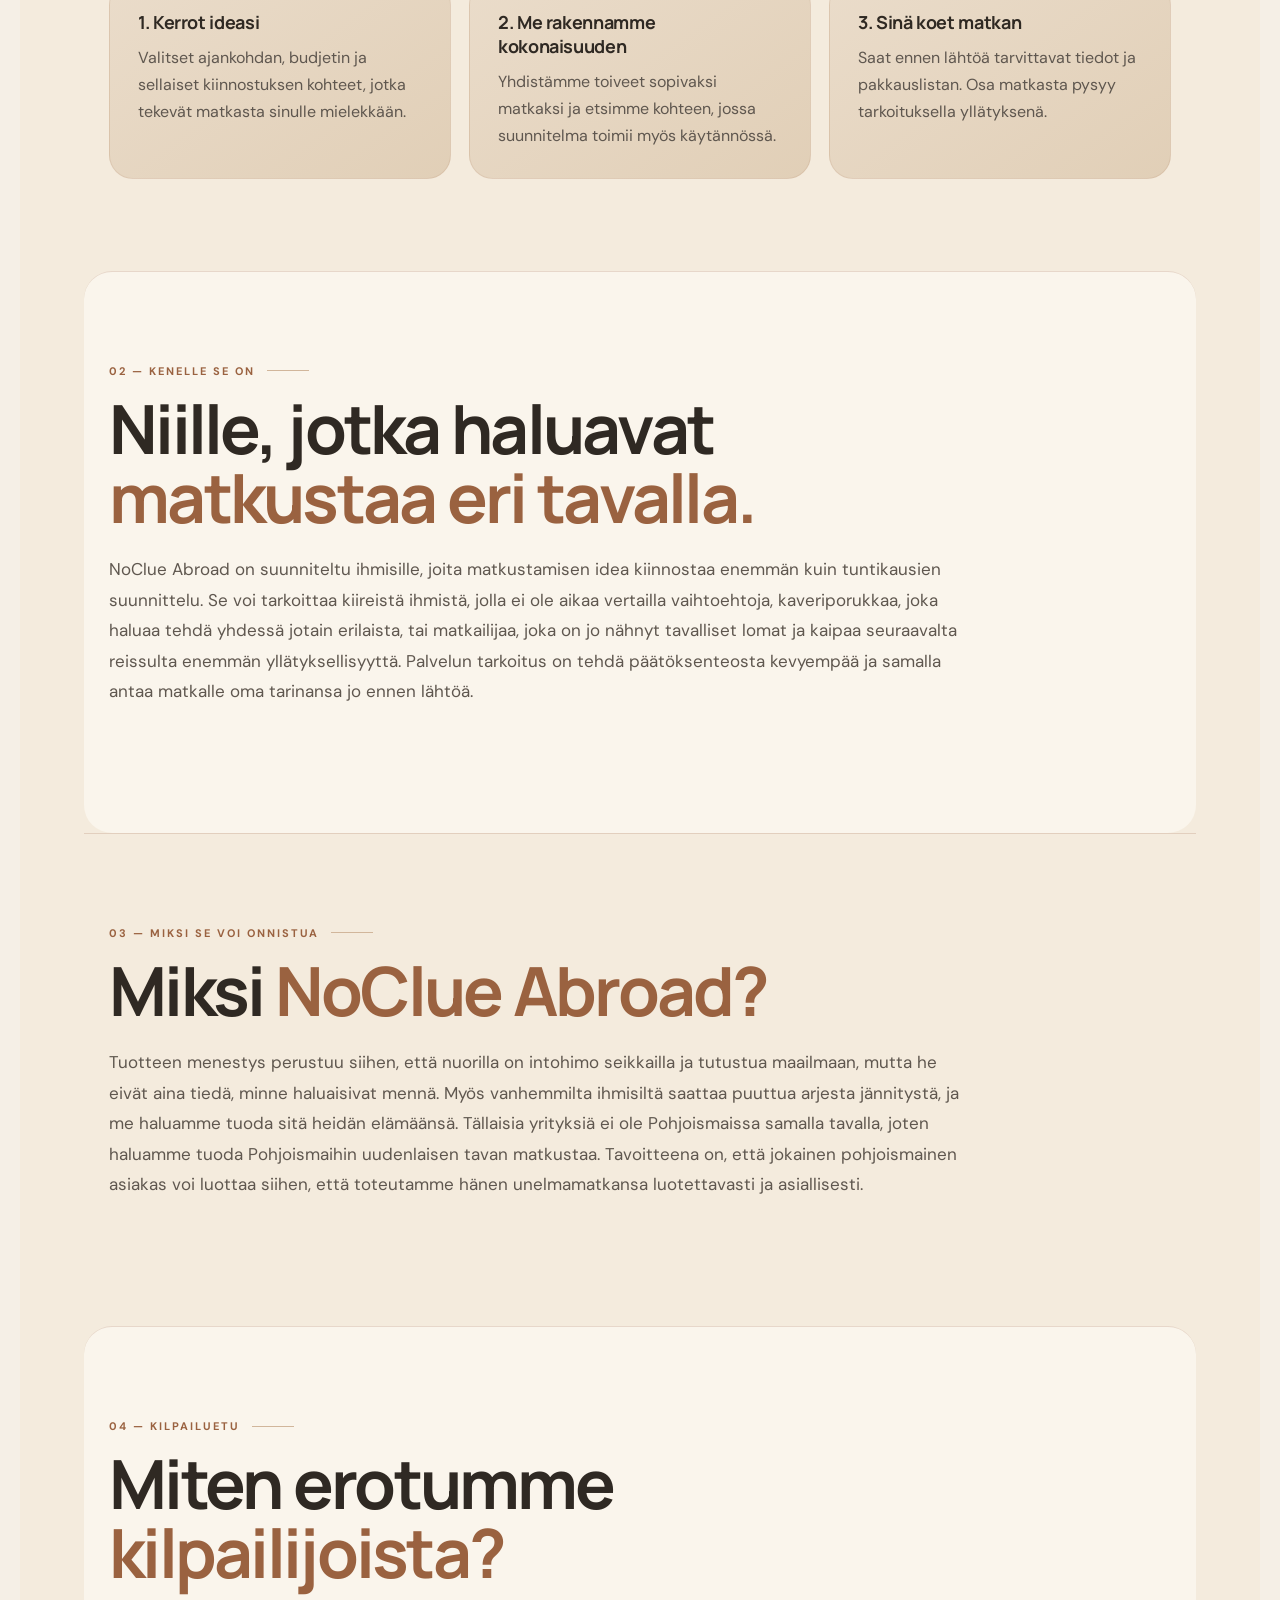
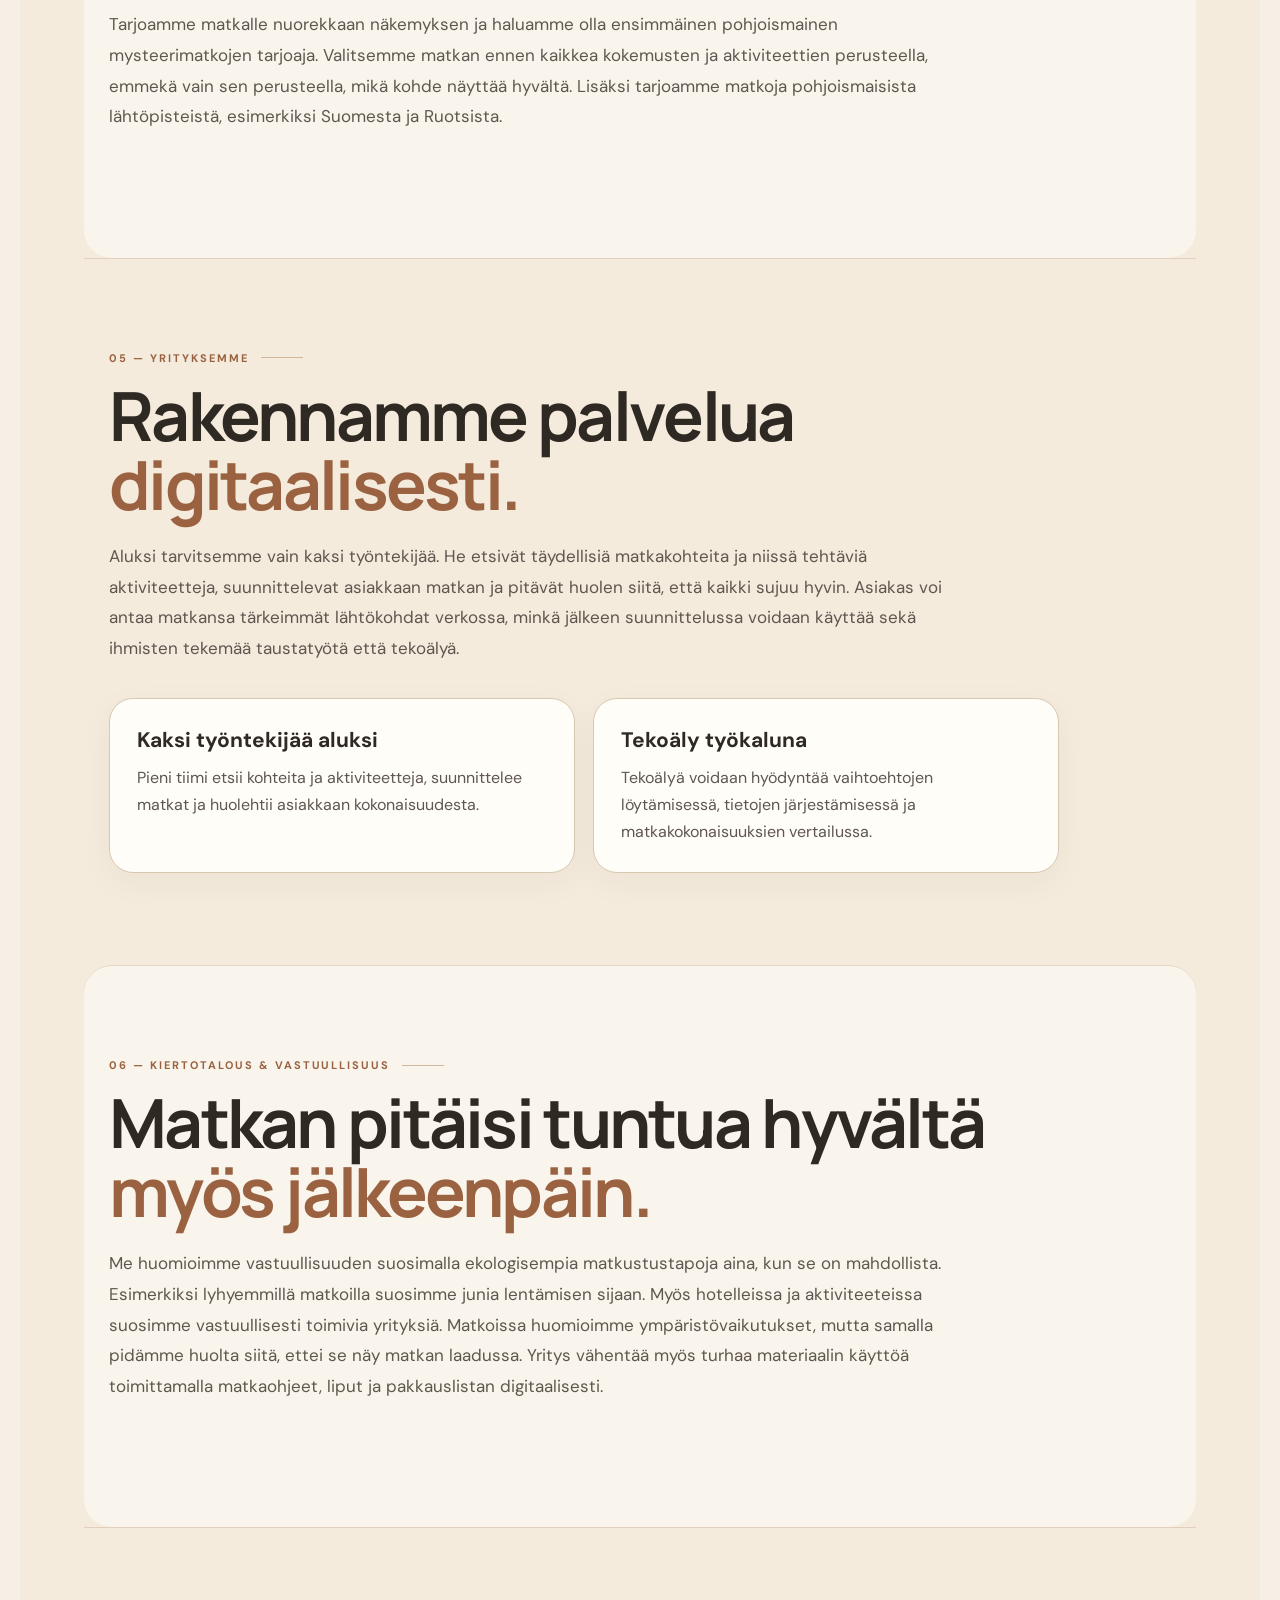
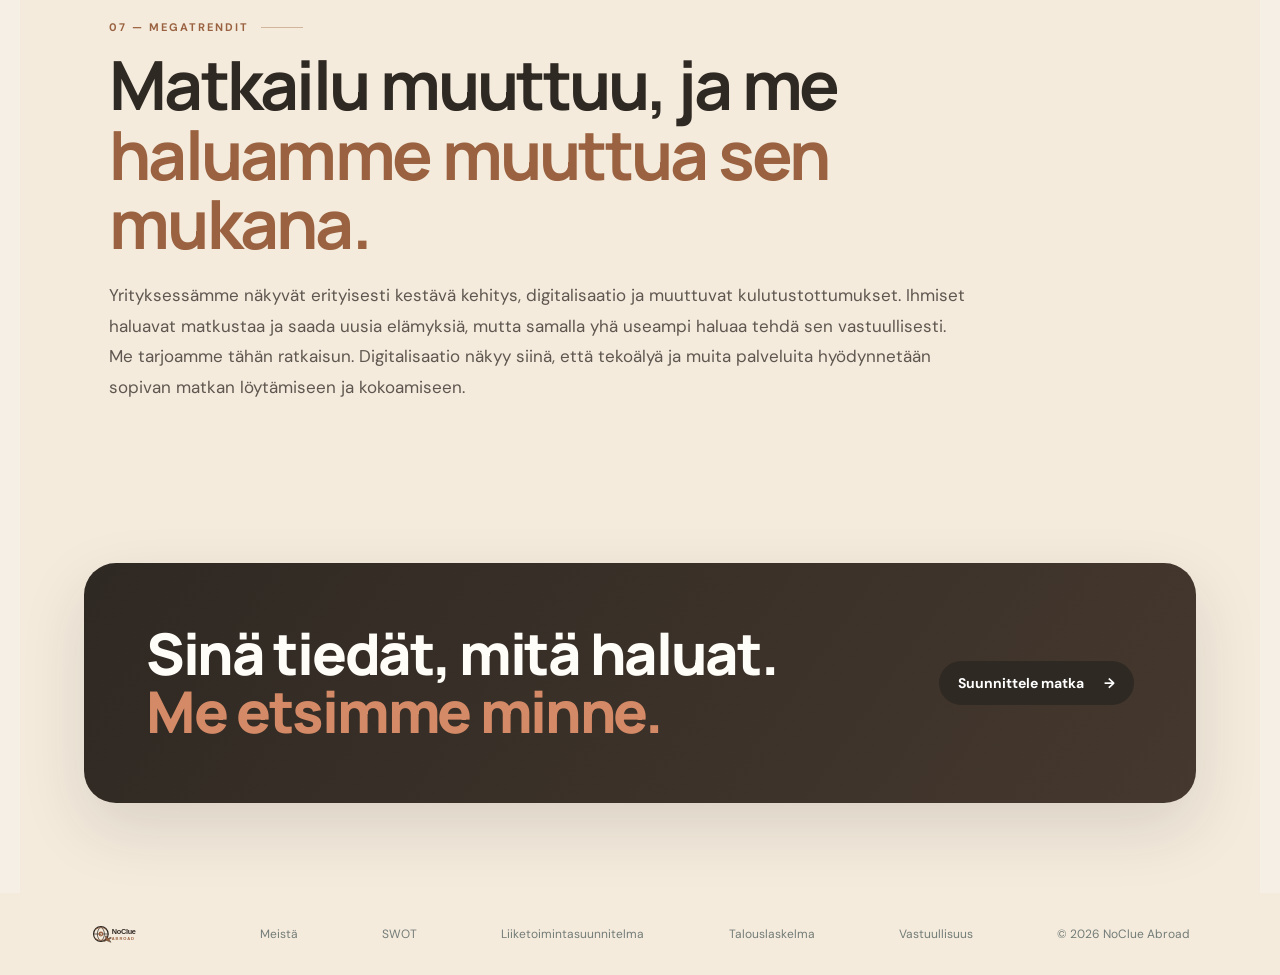
==== commit f8dfd6f1: "Fix EN button to open Our Company page" ====
--- a/about.html
+++ b/about.html
@@ -66,7 +66,7 @@
 <header class="nav">
   <a class="brand" href="index.html" aria-label="NoClue Abroad etusivu"><img class="logo" src="logo.svg" alt="NoClue Abroad"></a>
   <nav><a href="index.html#how">Miten se toimii</a><a class="active" href="about.html">Meistä</a><a href="swot.html">SWOT</a><a href="business-plan.html">Liiketoimintasuunnitelma</a><a href="financial-plan.html">Talouslaskelma</a><a href="feedback.html">Vertaispalaute</a><a href="responsibility.html">Vastuullisuus</a><a href="company-english.html">Our Company</a><a href="index.html#trip">Aloita</a></nav><a class="nav-button" href="index.html#trip">Suunnittele matka</a>
-<a class="nca-language-button" href="english.html" aria-label="English" title="English" style="position:fixed!important;top:12px!important;right:20px!important;z-index:2147483647!important;display:inline-flex!important;align-items:center;justify-content:center;border:1px solid #d9dcd6;background:#fff;color:#17231f;border-radius:999px;padding:10px 13px;font:700 12px 'DM Sans',sans-serif;cursor:pointer;white-space:nowrap;text-decoration:none;pointer-events:auto!important;">🇬🇧 EN</a></header>
+<a class="nca-language-button" href="company-english.html" aria-label="English" title="English" style="position:fixed!important;top:12px!important;right:20px!important;z-index:2147483647!important;display:inline-flex!important;align-items:center;justify-content:center;border:1px solid #d9dcd6;background:#fff;color:#17231f;border-radius:999px;padding:10px 13px;font:700 12px 'DM Sans',sans-serif;cursor:pointer;white-space:nowrap;text-decoration:none;pointer-events:auto!important;">🇬🇧 EN</a></header>
 
 <main class="about-page">
   <section class="about-header">
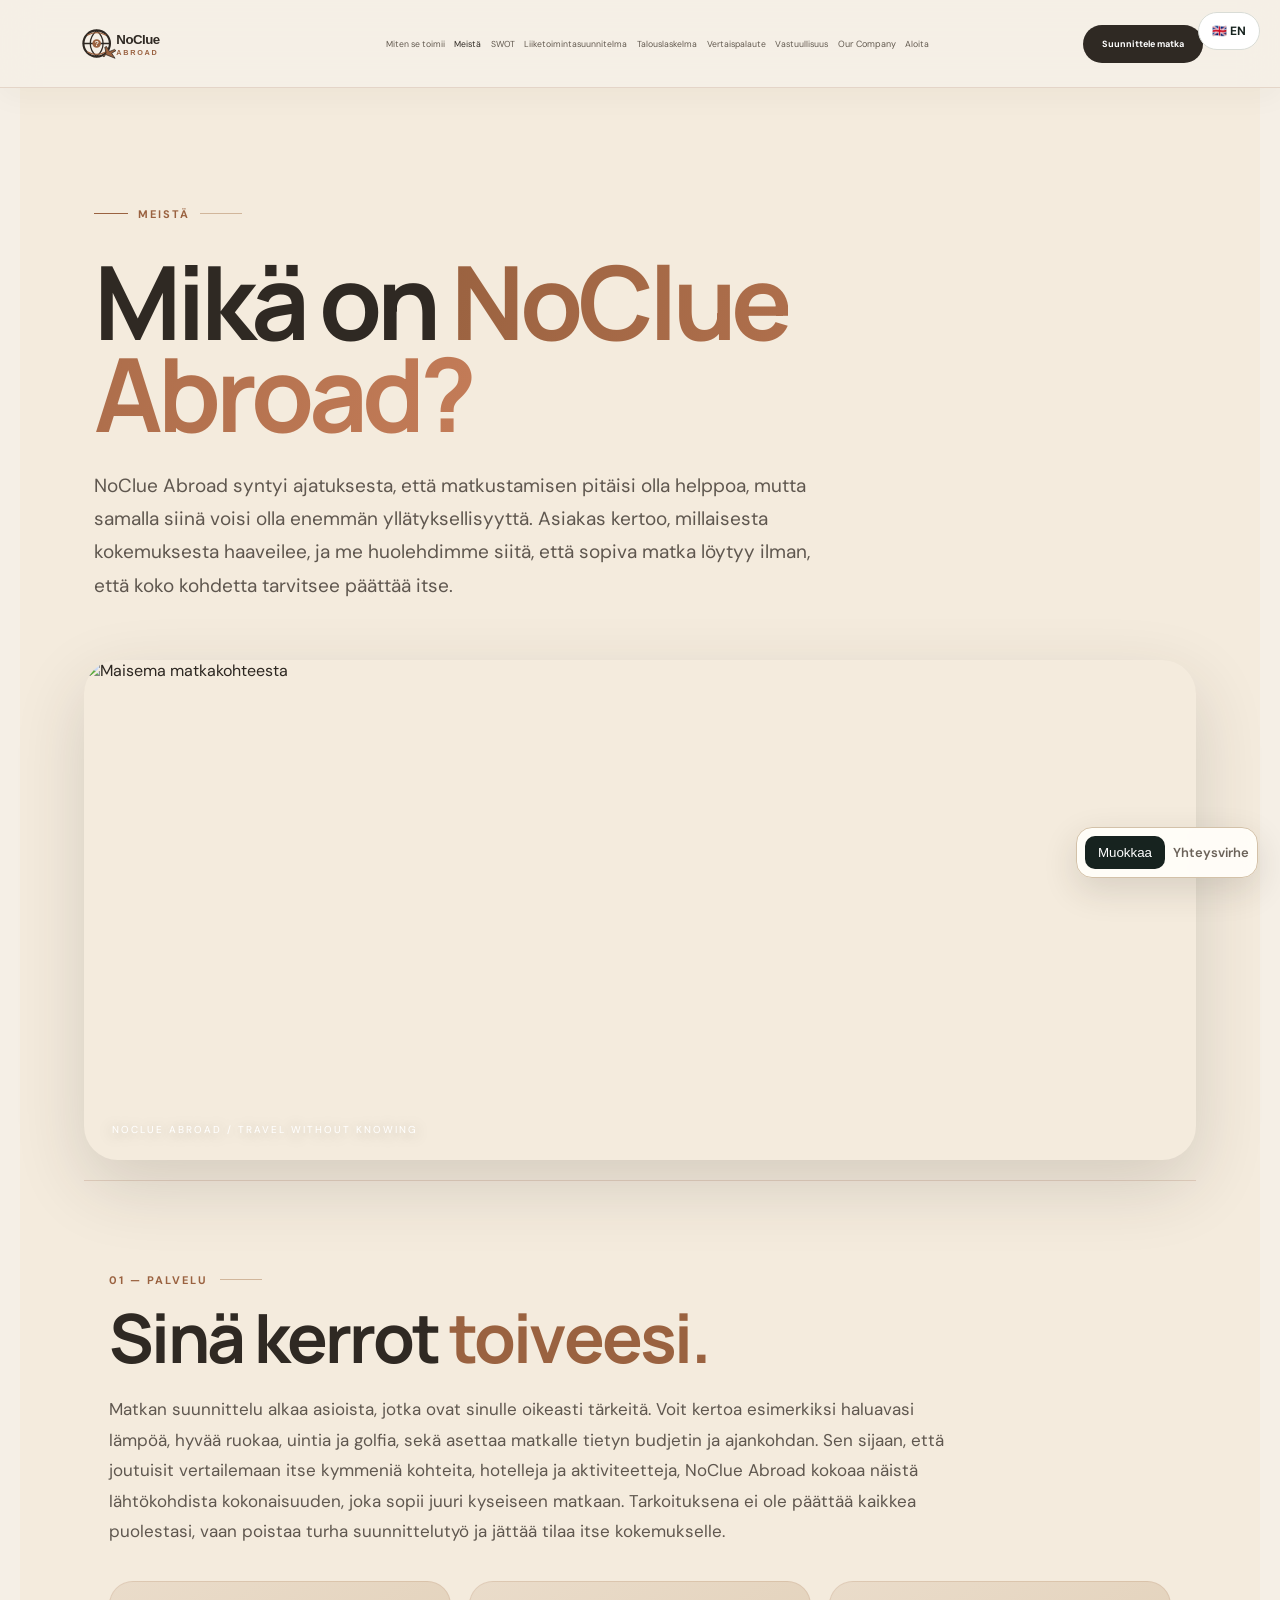
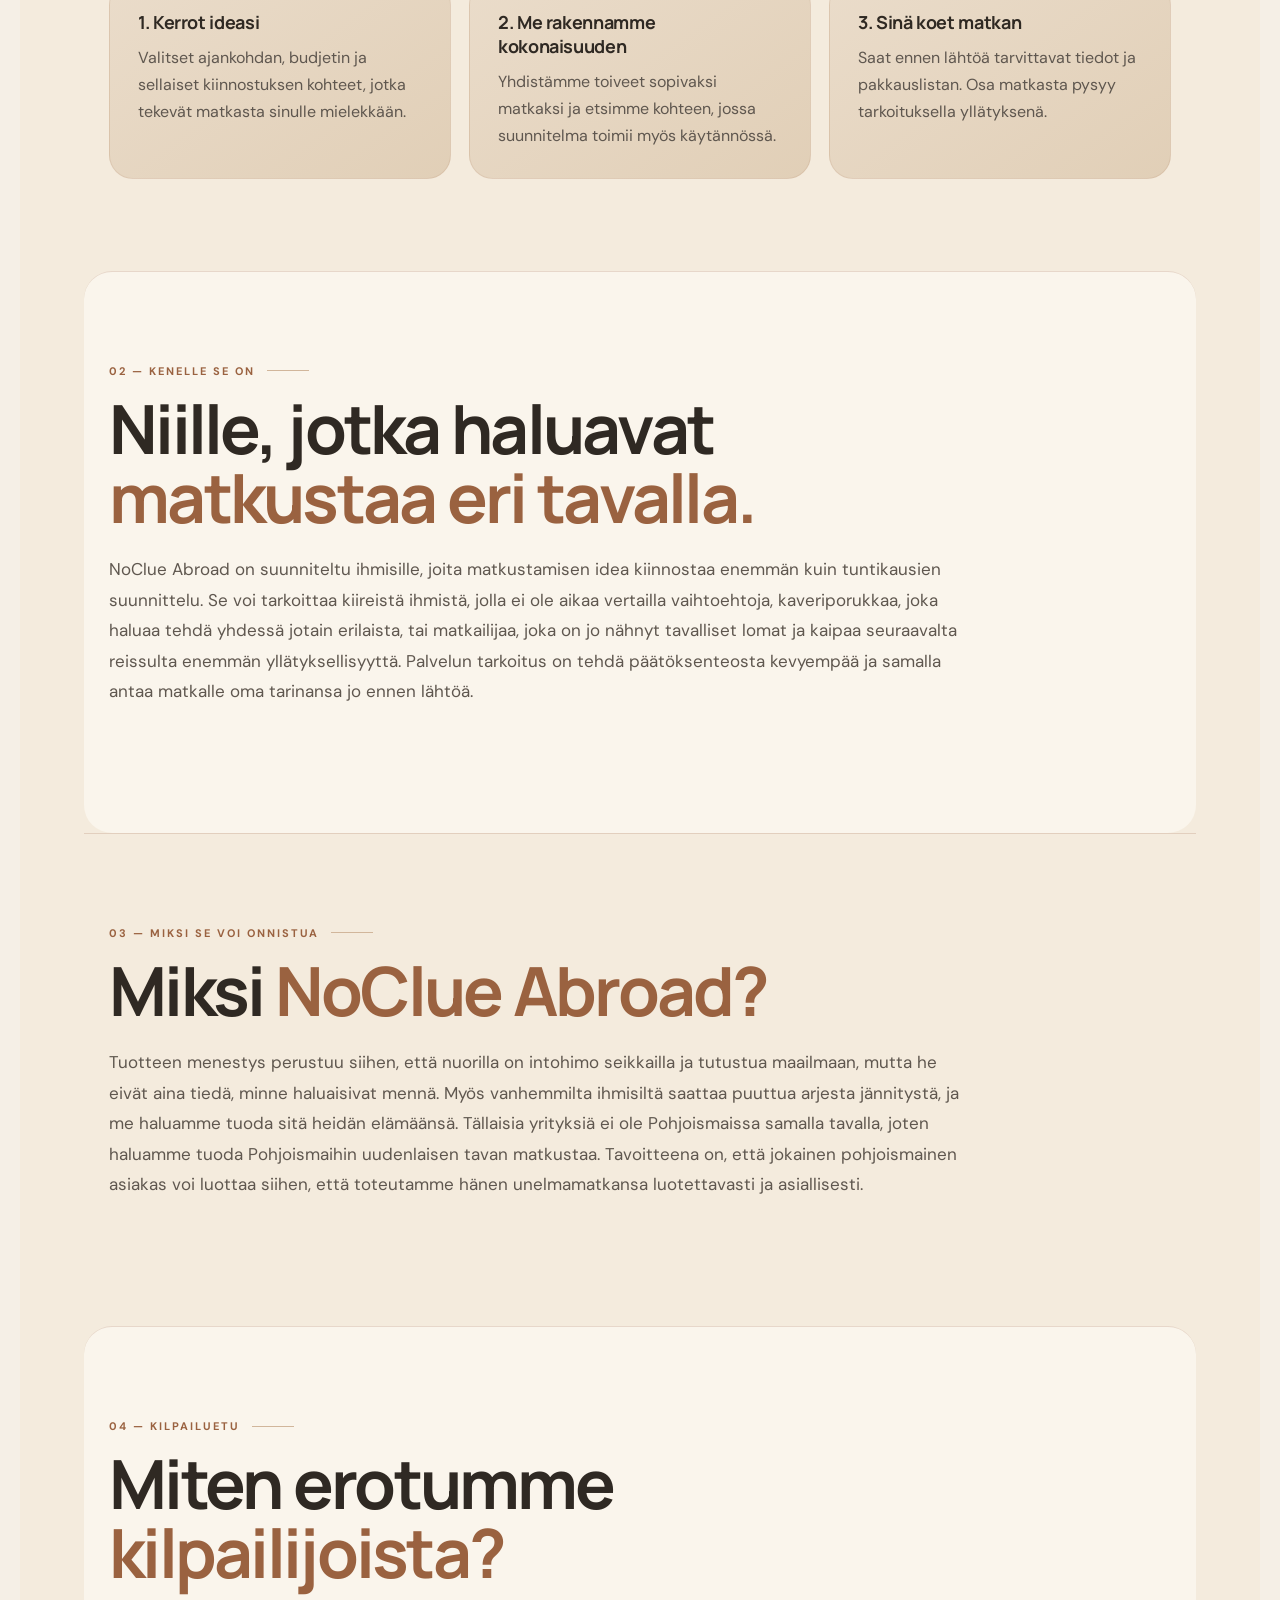
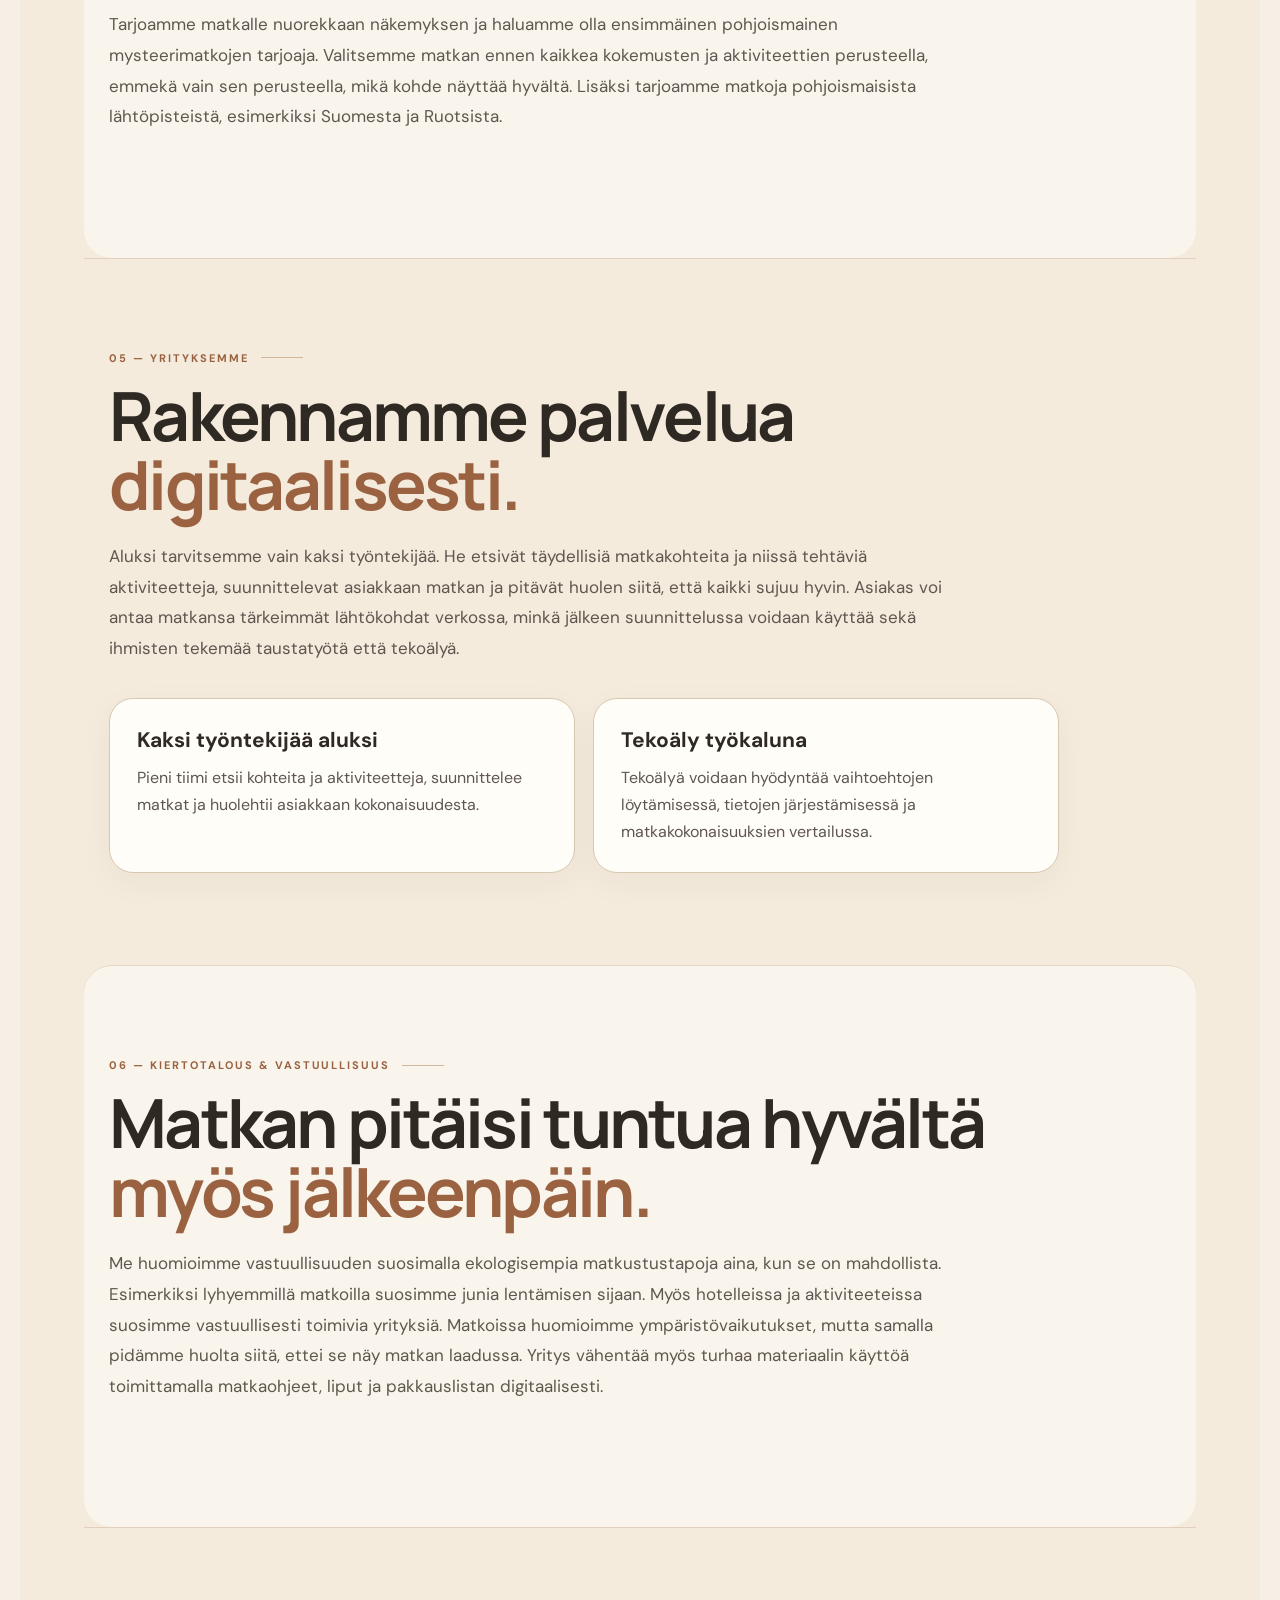
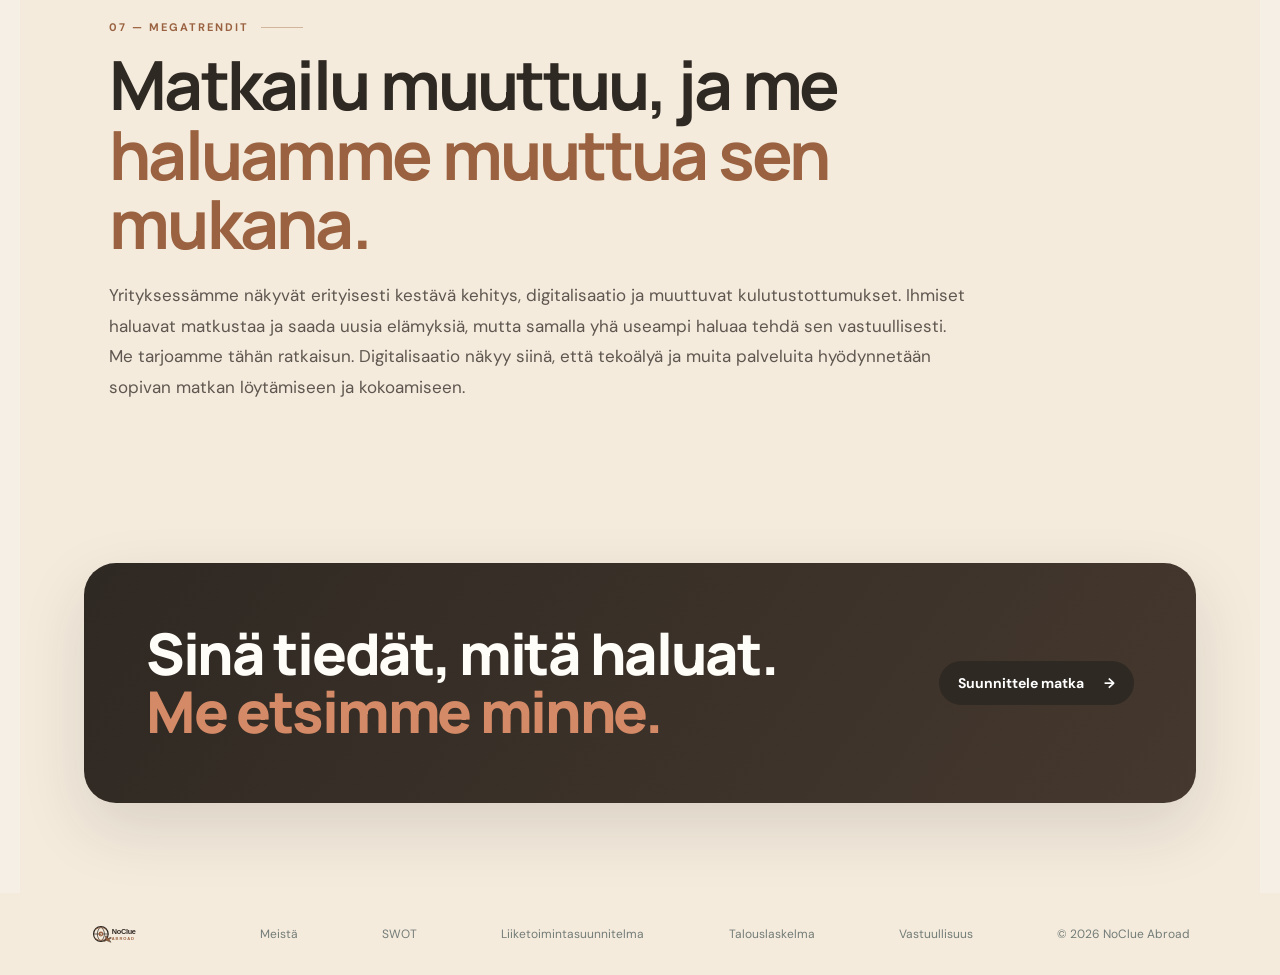
==== commit 68c5f94c: "Hide visible page editor by default" ====
--- a/about.html
+++ b/about.html
@@ -54,7 +54,7 @@
 .about-cta{margin:35px 0 0;border-radius:32px;padding:62px;box-shadow:0 25px 65px rgba(47,41,35,.13);background:linear-gradient(125deg,#2f2923,#45382e)}
 .about-cta h2{font-size:clamp(34px,4.5vw,58px)}
 .about-cta h2 em{color:#d48a66}
-.page-editor{right:24px;bottom:24px}
+.page-editor{display:none!important;right:24px;bottom:24px}.nca-owner-edit .page-editor{display:block!important}
 #editPageBtn{background:linear-gradient(135deg,#2f2923,#58463a);border:1px solid rgba(255,255,255,.1);box-shadow:0 15px 35px rgba(47,41,35,.22)}
 @media(max-width:800px){
  .about-page{padding:25px 5vw 60px}.about-header{padding:35px 0 45px}.about-header h1{font-size:clamp(48px,14vw,76px)}
